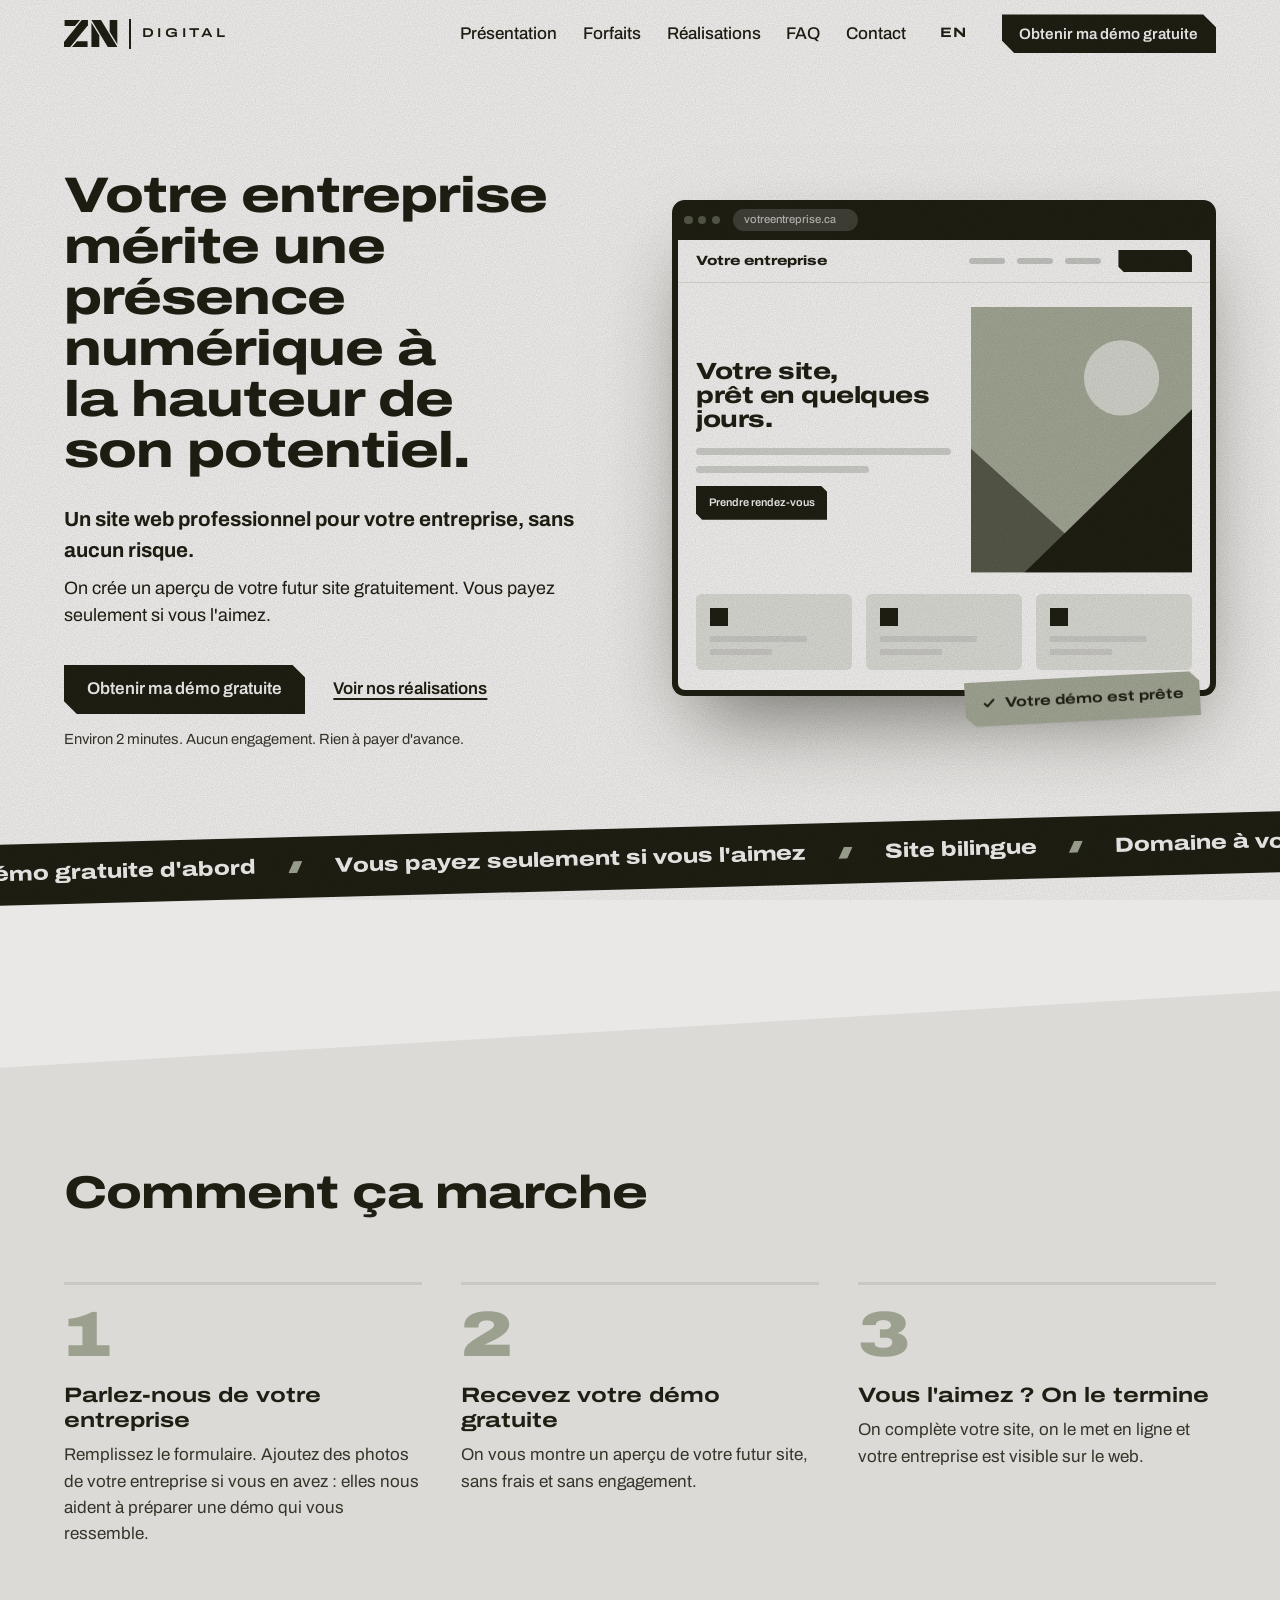
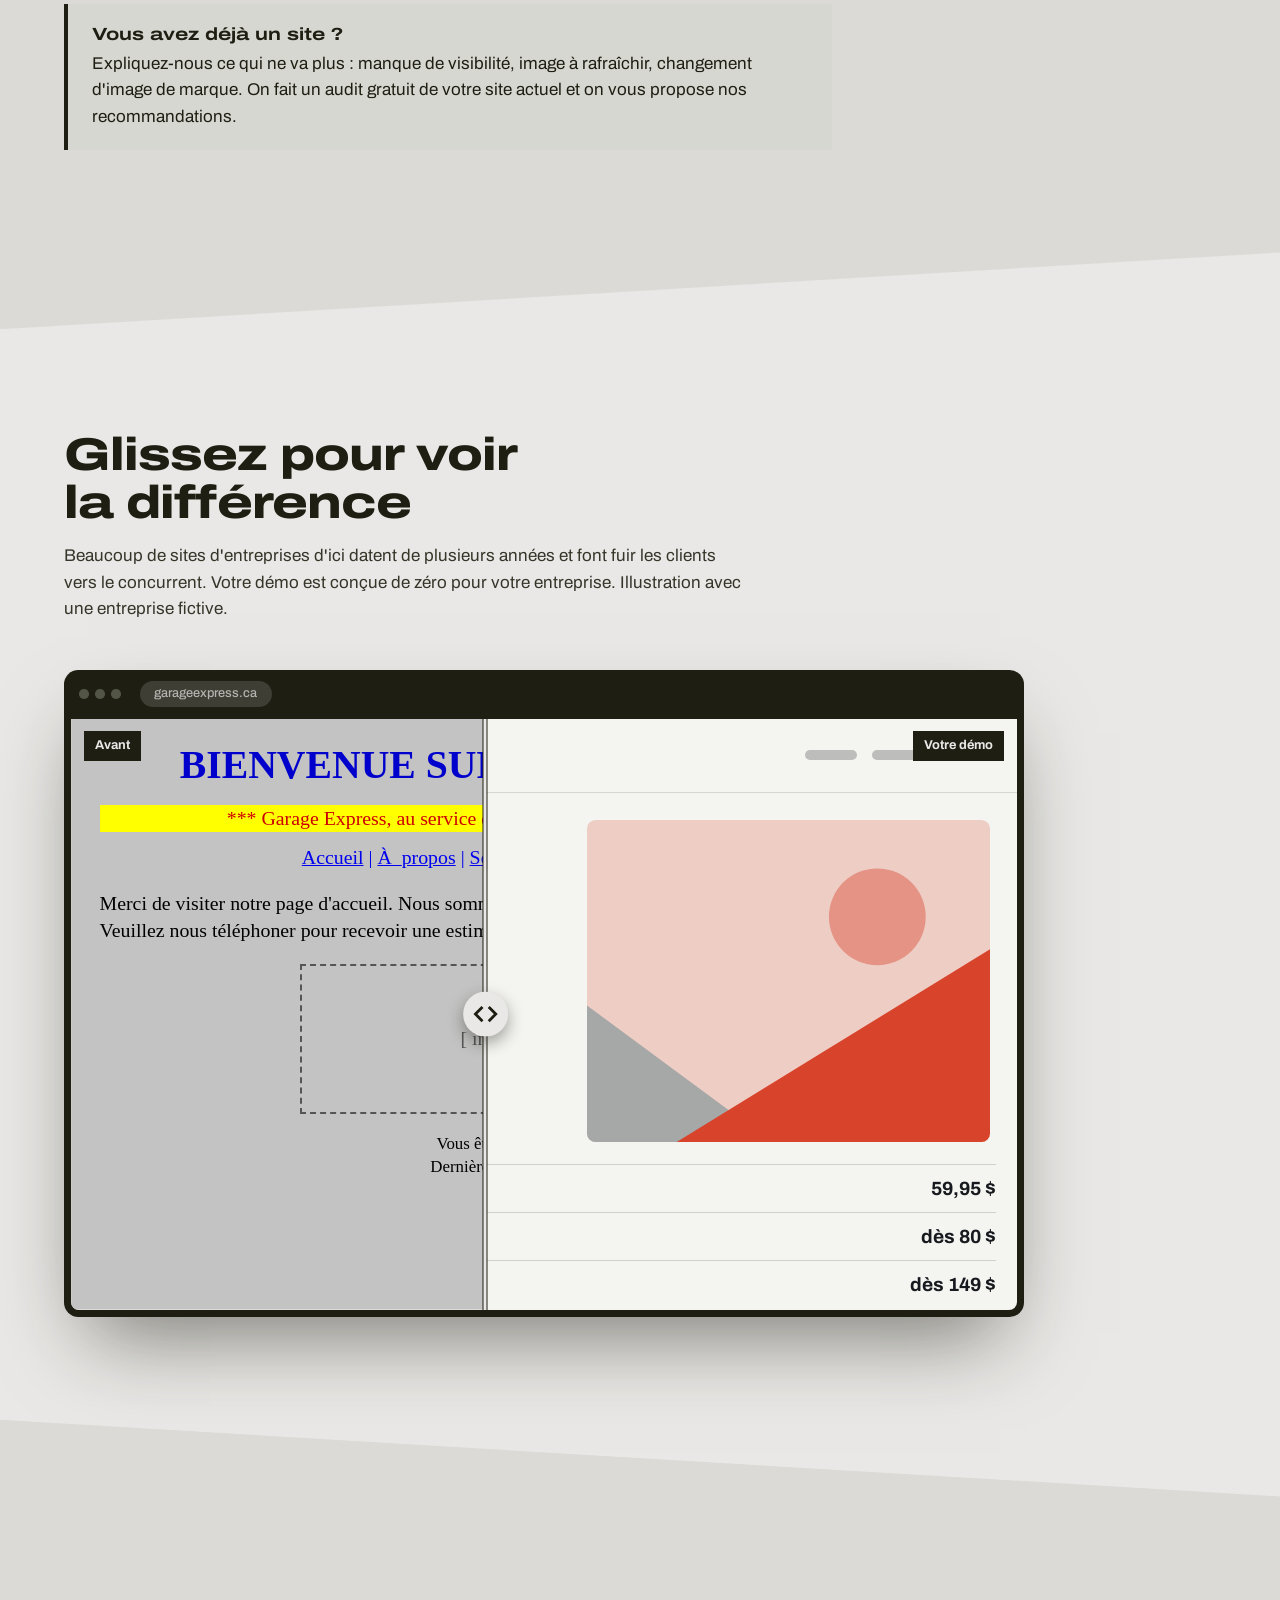
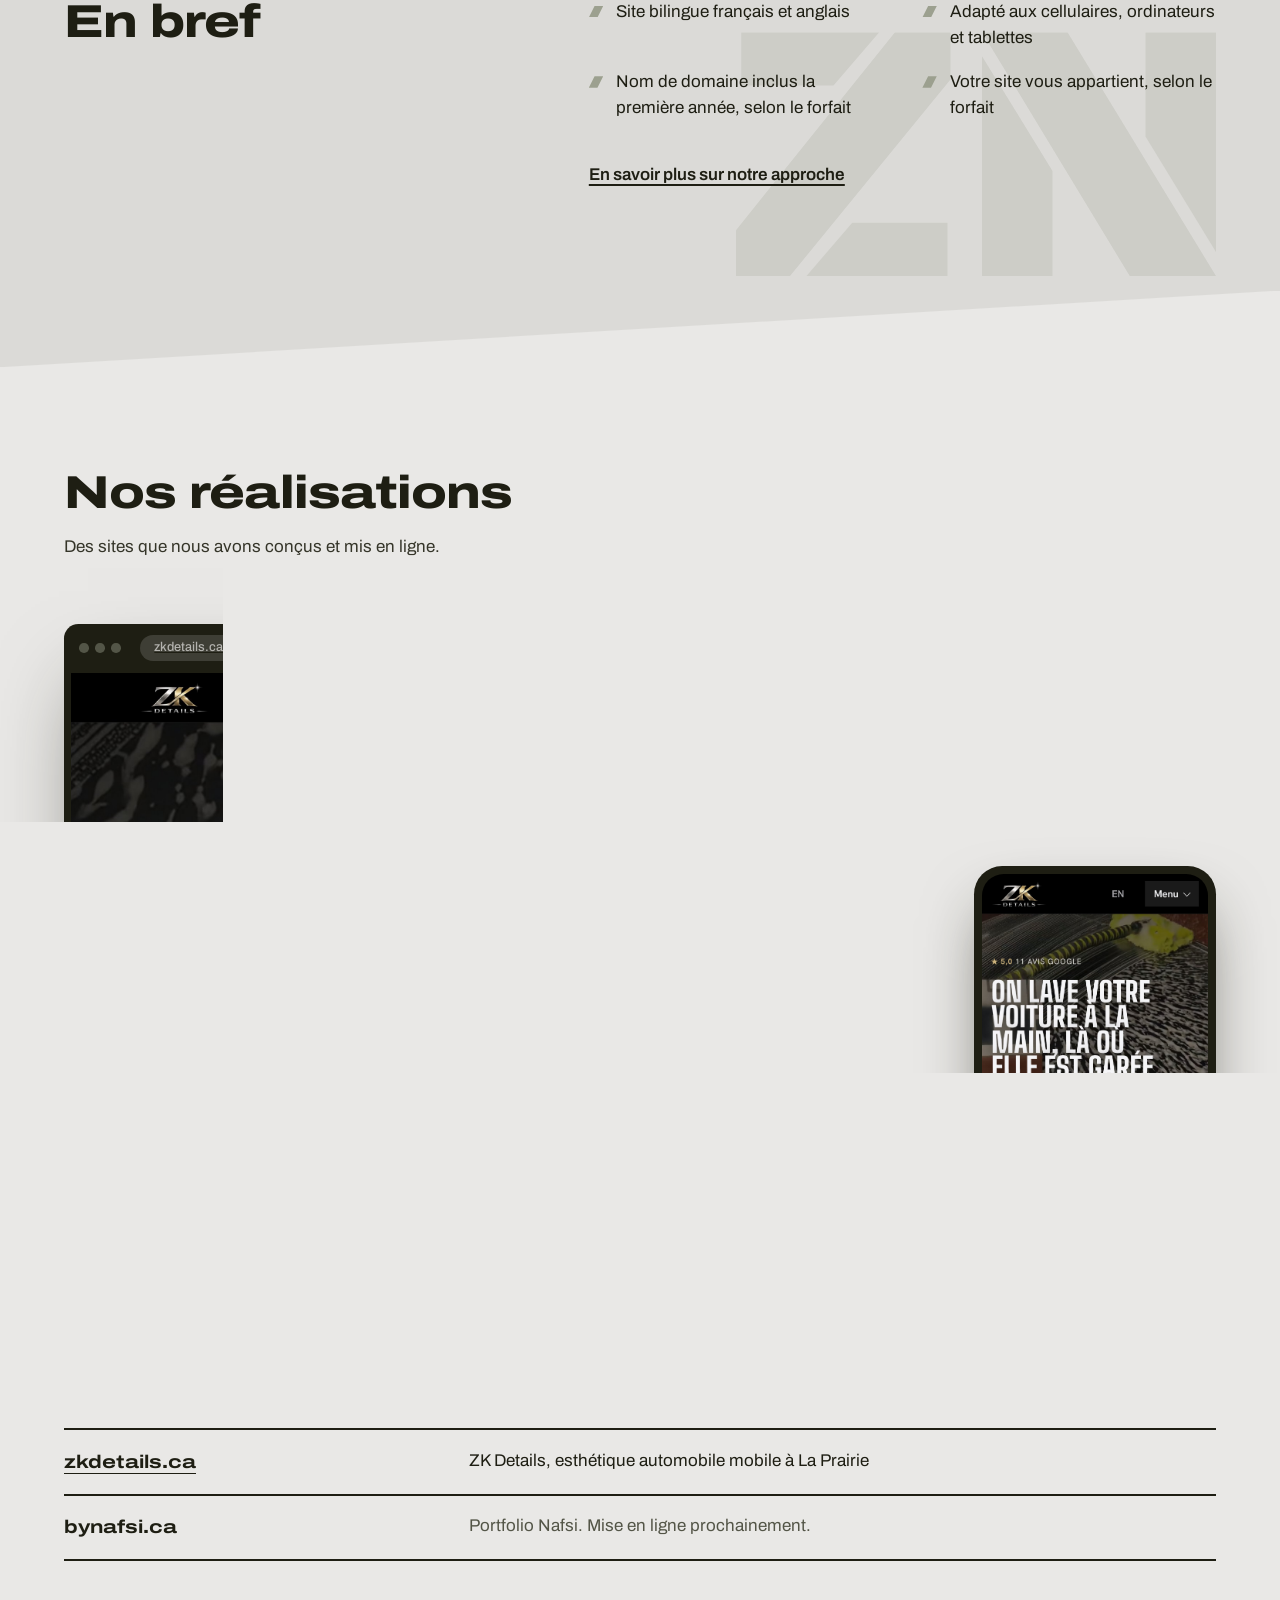
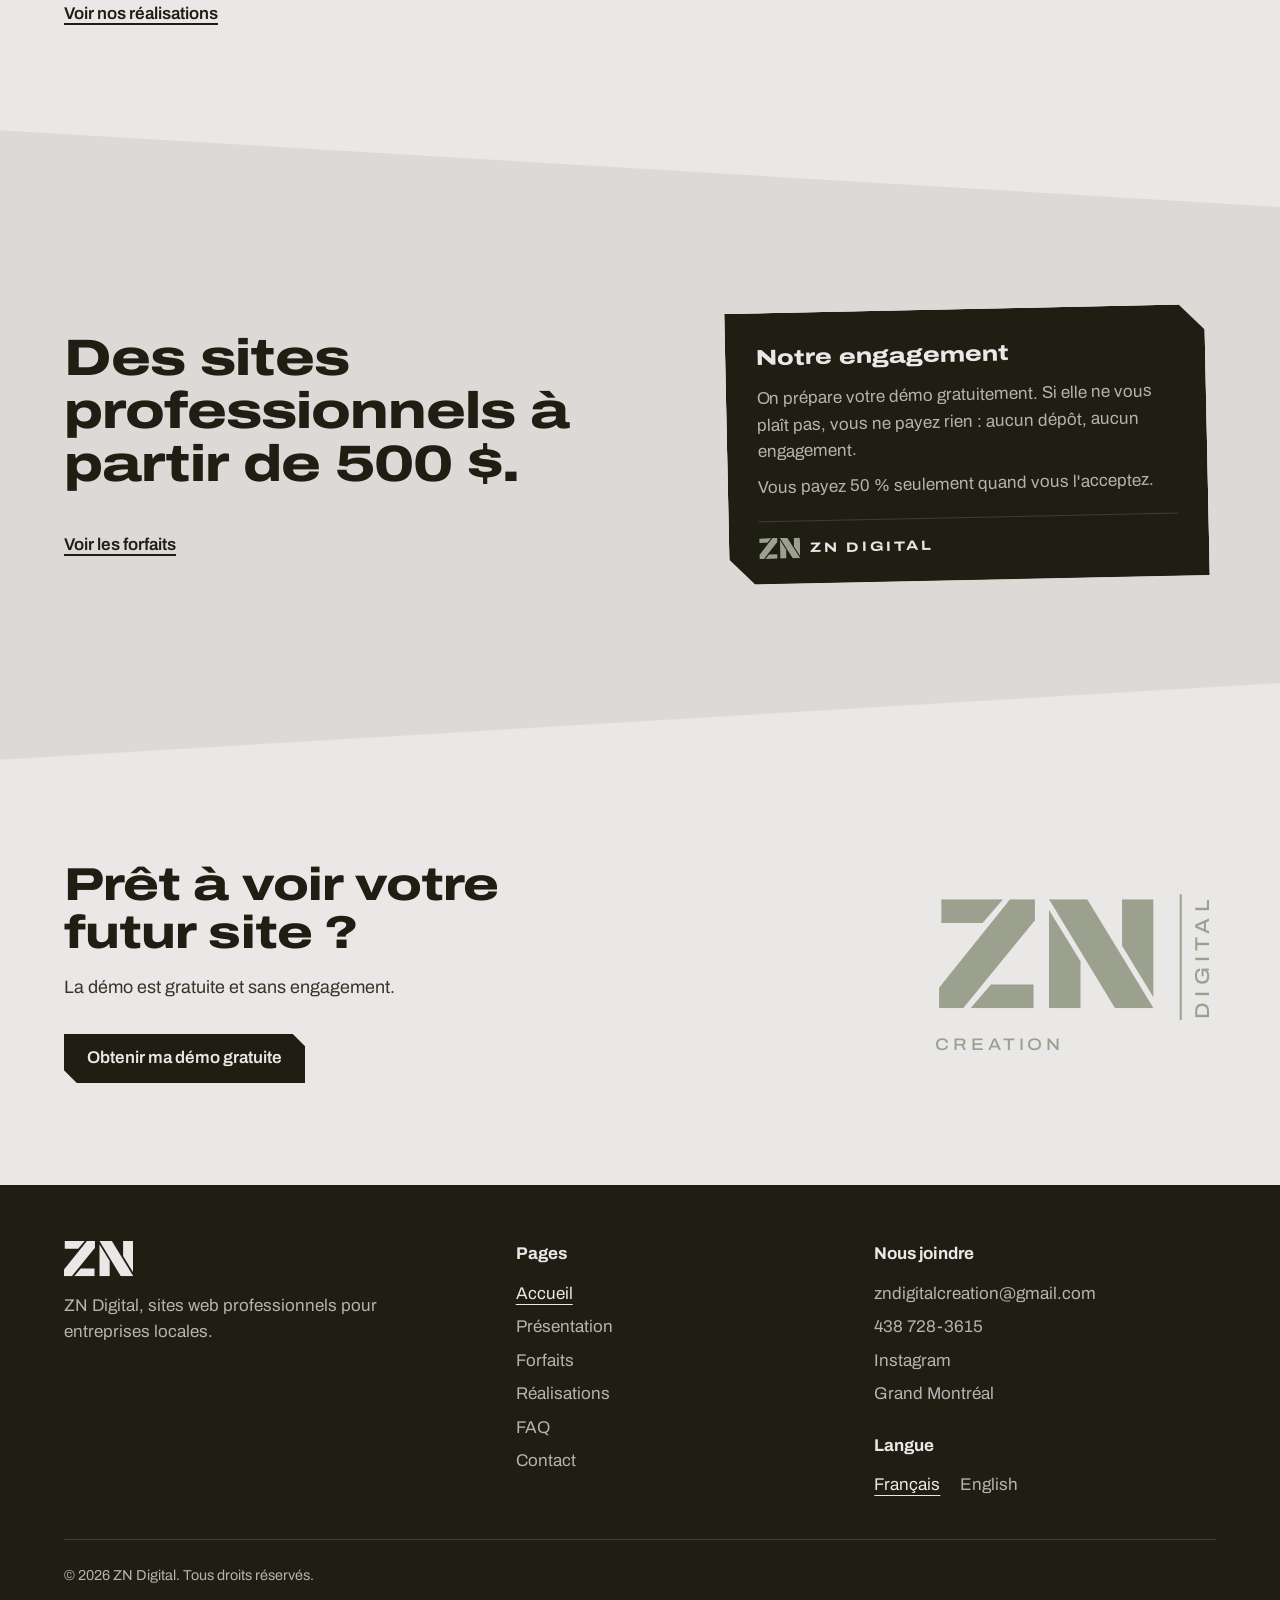
==== index.html @ 9d5d1d51 "Fonds crème au lieu du vert : vert réservé aux accents, pied de page kaki Co-Authored-By: Claude Opu" ====
<!doctype html>
<html lang="fr-CA">
<head>
  <meta charset="utf-8">
  <meta name="viewport" content="width=device-width, initial-scale=1">
  <title>ZN Digital | Création de sites web et marketing à Montréal</title>
  <meta name="description" content="ZN Digital accompagne les PME de Montréal dans la création de sites web, le référencement SEO, le branding et les réseaux sociaux. Demandez une soumission.">
  <link rel="canonical" href="https://aymenzakaria66-bot.github.io/zndigital-site/">
  <link rel="alternate" hreflang="fr-CA" href="https://aymenzakaria66-bot.github.io/zndigital-site/">
  <link rel="alternate" hreflang="en-CA" href="https://aymenzakaria66-bot.github.io/zndigital-site/en/">
  <link rel="alternate" hreflang="x-default" href="https://aymenzakaria66-bot.github.io/zndigital-site/">
  <meta property="og:title" content="ZN Digital | Création de sites web et marketing à Montréal">
  <meta property="og:description" content="ZN Digital accompagne les PME de Montréal dans la création de sites web, le référencement SEO, le branding et les réseaux sociaux. Demandez une soumission.">
  <meta property="og:type" content="website">
  <meta property="og:locale" content="fr_CA">
  <meta name="theme-color" content="#E9E8E6">
  <link rel="icon" type="image/svg+xml" href="assets/favicon.svg">
  <link rel="preconnect" href="https://fonts.googleapis.com">
  <link rel="preconnect" href="https://fonts.gstatic.com" crossorigin>
  <link href="https://fonts.googleapis.com/css2?family=Archivo:wdth,wght@62..125,100..900&display=swap" rel="stylesheet">
  <link rel="stylesheet" href="styles.css">
  <script>document.documentElement.classList.add("js");</script>
  <script type="application/ld+json">
  {
    "@context": "https://schema.org",
    "@type": "ProfessionalService",
    "name": "ZN Digital",
    "description": "Création de sites web professionnels pour les entreprises du Grand Montréal.",
    "email": "zndigitalcreation@gmail.com",
    "telephone": "+1-438-728-3615",
    "areaServed": "Grand Montréal",
    "sameAs": ["https://www.instagram.com/zndigitalcreation/"]
  }
  </script>
</head>
<body>
  <a class="skip" href="#contenu">Aller au contenu</a>

  <svg width="0" height="0" class="defs" aria-hidden="true">
    <symbol id="zn" viewBox="0 0 640 325">
      <polygon points="7,0 191,0 130,71 7,71"/>
      <polygon points="212,0 286,0 286,63 72,325 0,325 0,264"/>
      <polygon points="155,254 282,254 282,325 94,325"/>
      <polygon points="328,32 422,185 422,325 328,325"/>
      <polygon points="328,0 442,0 640,325 525,325"/>
      <polygon points="546,0 640,0 640,293 546,139"/>
    </symbol>
  </svg>

  <header class="entete">
    <a class="marque" href="index.html" aria-label="ZN Digital, accueil">
      <svg class="marque-zn" viewBox="0 0 640 325" aria-hidden="true"><use href="#zn"/></svg>
      <span class="marque-trait" aria-hidden="true"></span>
      <span class="marque-nom">Digital</span>
    </a>
    <nav class="nav" id="nav" aria-label="Navigation principale">
      <a href="presentation.html">Présentation</a>
      <a href="forfaits.html">Forfaits</a>
      <a href="portfolio.html">Réalisations</a>
      <a href="faq.html">FAQ</a>
      <a href="contact.html">Contact</a>
      <a class="bouton bouton-encre nav-cta" href="contact.html">Obtenir ma démo gratuite</a>
    </nav>
    <a class="langue" href="en/index.html" hreflang="en" lang="en" aria-label="English version">EN</a>
    <a class="bouton bouton-encre entete-cta" href="contact.html">Obtenir ma démo gratuite</a>
    <button class="menu-bouton" type="button" aria-expanded="false" aria-controls="nav">
      Menu
      <svg viewBox="0 0 16 16" aria-hidden="true"><path d="M7 0h2v7h7v2H9v7H7V9H0V7h7z"/></svg>
    </button>
  </header>

  <main id="contenu">

    <section class="bloc bloc-sauge hero">
      <div class="contenant">
        <div>
          <h1>Votre entreprise mérite une présence numérique à la hauteur de son potentiel.</h1>
          <p class="accroche">Un site web professionnel pour votre entreprise, sans aucun risque.</p>
          <p class="chapo">On crée un aperçu de votre futur site gratuitement. Vous payez seulement si vous l'aimez.</p>
          <div class="actions">
            <a class="bouton bouton-encre" href="contact.html">Obtenir ma démo gratuite</a>
            <a class="lien" href="portfolio.html">Voir nos réalisations</a>
          </div>
          <p class="rassurance">Environ 2 minutes. Aucun engagement. Rien à payer d'avance.</p>
        </div>
        <div class="chantier" role="img" aria-label="Animation : un site web se construit dans une fenêtre de navigateur.">
          <div class="ch-fenetre">
            <div class="ch-barre"><span></span><span></span><span></span><b class="ch-url"><span style="--n:18">votreentreprise.ca</span></b></div>
            <div class="ch-site">
              <div class="ch-nav">
                <span class="ch-logo">Votre entreprise</span>
                <span class="ch-liens"><span></span><span></span><span></span></span>
                <span class="ch-nav-btn"></span>
              </div>
              <div class="ch-hero">
                <div>
                  <p class="ch-titre"><span>Votre site,</span><span>prêt en quelques jours.</span></p>
                  <span class="ch-ligne"></span>
                  <span class="ch-ligne courte"></span>
                  <span class="ch-btn">Prendre rendez-vous</span>
                </div>
                <svg class="ch-image" viewBox="0 0 100 120" preserveAspectRatio="xMidYMid slice">
                  <rect width="100" height="120" style="fill:var(--sauge)"/>
                  <circle cx="68" cy="32" r="17" style="fill:var(--os);opacity:.6"/>
                  <polygon points="0,120 0,64 62,120" style="fill:var(--encre-mi)"/>
                  <polygon points="24,120 100,46 100,120" style="fill:var(--encre)"/>
                </svg>
              </div>
              <div class="ch-cartes"><span></span><span></span><span></span></div>
            </div>
          </div>
          <p class="ch-badge"><svg viewBox="0 0 16 16"><path d="M6.2 11.6 2.4 7.8l1.4-1.4 2.4 2.4 6-6 1.4 1.4z"/></svg>Votre démo est prête</p>
        </div>
      </div>
      <div class="bandeau" aria-hidden="true"><div class="bandeau-piste"><span>Démo gratuite d'abord</span><span>Vous payez seulement si vous l'aimez</span><span>Site bilingue</span><span>Domaine à votre nom</span><span>Une vraie personne répond</span><span>Rive-Sud et Grand Montréal</span><span>Démo gratuite d'abord</span><span>Vous payez seulement si vous l'aimez</span><span>Site bilingue</span><span>Domaine à votre nom</span><span>Une vraie personne répond</span><span>Rive-Sud et Grand Montréal</span></div></div>
      <p class="sr-only">Démo gratuite d'abord. Vous payez seulement si vous l'aimez. Site bilingue. Domaine à votre nom. Une vraie personne répond. Rive-Sud et Grand Montréal.</p>
    </section>

    <section class="bloc bloc-os">
      <div class="contenant">
        <h2>Comment ça marche</h2>
        <ol class="etapes">
          <li>
            <h3>Parlez-nous de votre entreprise</h3>
            <p>Remplissez le formulaire. Ajoutez des photos de votre entreprise si vous en avez : elles nous aident à préparer une démo qui vous ressemble.</p>
          </li>
          <li>
            <h3>Recevez votre démo gratuite</h3>
            <p>On vous montre un aperçu de votre futur site, sans frais et sans engagement.</p>
          </li>
          <li>
            <h3>Vous l'aimez&nbsp;? On le termine</h3>
            <p>On complète votre site, on le met en ligne et votre entreprise est visible sur le web.</p>
          </li>
        </ol>
        <div class="note">
          <h3>Vous avez déjà un site&nbsp;?</h3>
          <p>Expliquez-nous ce qui ne va plus : manque de visibilité, image à rafraîchir, changement d'image de marque. On fait un audit gratuit de votre site actuel et on vous propose nos recommandations.</p>
        </div>
      </div>
    </section>


    <section class="bloc bloc-sauge">
      <div class="contenant">
        <h2>Glissez pour voir la différence</h2>
        <p class="intro">Beaucoup de sites d'entreprises d'ici datent de plusieurs années et font fuir les clients vers le concurrent. Votre démo est conçue de zéro pour votre entreprise. Illustration avec une entreprise fictive.</p>
        <div class="comparateur" style="--pos: 50%">
          <div class="cmp-barre" aria-hidden="true"><span></span><span></span><span></span><b class="cmp-url-avant">garageexpress.ca/accueil.htm</b><b class="cmp-url-apres">garageexpress.ca</b></div>
          <div class="cmp-cadre">
            <div class="cmp-apres" aria-hidden="true">
              <div class="mq" style="--m-fond:#F4F4F1;--m-texte:#16191D;--m-accent:#D7432B" data-police="large">
                <div class="mq-site">
                  <div class="mq-nav"><span class="mq-nom">Garage Express</span><span class="mq-liens"><span></span><span></span><span></span></span></div>
                  <div class="mq-hero">
                    <div>
                      <p class="mq-titre">Votre auto entre bonnes mains.</p>
                      <span class="mq-btn">Prendre rendez-vous</span>
                    </div>
                    <svg class="mq-image" viewBox="0 0 100 80" preserveAspectRatio="xMidYMid slice">
                      <rect width="100" height="80" style="fill:color-mix(in srgb, var(--m-accent) 22%, var(--m-fond))"/>
                      <circle cx="72" cy="24" r="12" style="fill:color-mix(in srgb, var(--m-accent) 55%, var(--m-fond))"/>
                      <polygon points="0,80 0,46 46,80" style="fill:color-mix(in srgb, var(--m-texte) 35%, var(--m-fond))"/>
                      <polygon points="22,80 100,32 100,80" style="fill:var(--m-accent)"/>
                    </svg>
                  </div>
                  <div class="mq-detail"><ul class="mq-services"><li><span>Changement d'huile</span><b>59,95&nbsp;$</b></li><li><span>Pneus d'hiver</span><b>dès 80&nbsp;$</b></li><li><span>Freins</span><b>dès 149&nbsp;$</b></li></ul></div>
                </div>
              </div>
            </div>
            <div class="cmp-avant" aria-hidden="true">
              <p class="va-titre">BIENVENUE SUR NOTRE SITE WEB !!!</p>
              <p class="va-defile">*** Garage Express, au service de la Rive-Sud, appelez-nous aujourd'hui !! ***</p>
              <p class="va-menu"><u>Accueil</u> | <u>À_propos</u> | <u>Services.htm</u> | <u>Photos (brisé)</u> | <u>Contact!!</u></p>
              <p class="va-texte">Merci de visiter notre page d'accueil. Nous sommes une entreprise qui fait du travail de qualité à un prix juste. Veuillez nous téléphoner pour recevoir une estimation.</p>
              <p class="va-image">[ image introuvable ]</p>
              <p class="va-compteur">Vous êtes le visiteur no 004 182<br>Dernière mise à jour : 03/11/2012</p>
            </div>
            <span class="cmp-etiquette avant">Avant</span>
            <span class="cmp-etiquette apres">Votre démo</span>
            <span class="cmp-poignee" aria-hidden="true"></span>
            <input class="cmp-curseur" type="range" min="0" max="100" value="50" aria-label="Comparer l'ancien site et la démo">
          </div>
        </div>
      </div>
    </section>

    <section class="bloc bloc-os inverse">
      <svg class="fragment" viewBox="0 0 640 325" aria-hidden="true"><use href="#zn"/></svg>
      <div class="contenant deux">
        <h2>En bref</h2>
        <div>
          <ul class="puces">
            <li>Site bilingue français et anglais</li>
            <li>Adapté aux cellulaires, ordinateurs et tablettes</li>
            <li>Nom de domaine inclus la première année, selon le forfait</li>
            <li>Votre site vous appartient, selon le forfait</li>
          </ul>
          <p class="suite"><a class="lien" href="presentation.html">En savoir plus sur notre approche</a></p>
        </div>
      </div>
    </section>

    <section class="bloc bloc-sauge">
      <div class="contenant">
        <h2>Nos réalisations</h2>
        <p class="intro">Des sites que nous avons conçus et mis en ligne.</p>
        <a class="vitrine" href="https://zkdetails.ca" target="_blank" rel="noopener" aria-label="Voir le site zkdetails.ca (nouvel onglet)">
          <div class="ecran">
            <div class="ecran-barre" aria-hidden="true"><span></span><span></span><span></span><b>zkdetails.ca</b></div>
            <div class="ecran-vue">
              <div class="ecran-page">
                <img src="assets/zkdetails-ordi.jpg" alt="Le site ZK Details sur ordinateur" width="2880" height="1800" loading="lazy">
                <img src="assets/zkdetails-suite-1.jpg" alt="" width="2160" height="1350" loading="lazy">
                <img src="assets/zkdetails-suite-2.jpg" alt="" width="2160" height="1350" loading="lazy">
                <img src="assets/zkdetails-suite-3.jpg" alt="" width="2160" height="1350" loading="lazy">
                <img src="assets/zkdetails-suite-4.jpg" alt="" width="2160" height="1350" loading="lazy">
              </div>
            </div>
          </div>
          <div class="telephone">
            <img src="assets/zkdetails-mobile.jpg" alt="Le même site sur cellulaire" width="1170" height="2532" loading="lazy">
          </div>
        </a>
        <ul class="projets">
          <li><a class="domaine" href="https://zkdetails.ca" target="_blank" rel="noopener">zkdetails.ca</a><span>ZK Details, esthétique automobile mobile à La Prairie</span></li>
          <li><span class="domaine">bynafsi.ca</span><span class="attente">Portfolio Nafsi. Mise en ligne prochainement.</span></li>
        </ul>
        <p class="suite"><a class="lien" href="portfolio.html">Voir nos réalisations</a></p>
      </div>
    </section>

    <section class="bloc bloc-os inverse prix">
      <div class="contenant">
        <div>
          <h2>Des sites professionnels à partir de 500&nbsp;$.</h2>
          <p class="suite"><a class="lien" href="forfaits.html">Voir les forfaits</a></p>
        </div>
        <div class="engagement">
          <p class="engagement-titre">Notre engagement</p>
          <p>On prépare votre démo gratuitement. Si elle ne vous plaît pas, vous ne payez rien : aucun dépôt, aucun engagement.</p>
          <p>Vous payez 50&nbsp;% seulement quand vous l'acceptez.</p>
          <p class="engagement-signature"><svg viewBox="0 0 640 325" aria-hidden="true"><use href="#zn"/></svg>ZN Digital</p>
        </div>
      </div>
    </section>

    <section class="bloc bloc-sauge appel">
      <svg class="fragment gauche" viewBox="0 0 640 325" aria-hidden="true"><use href="#zn"/></svg>
      <div class="contenant">
        <svg class="embleme logo-complet sur-encre" viewBox="-15 -20 840 480" aria-hidden="true"><use href="#zn" width="640" height="325"/><rect x="718" y="-15" width="6" height="375"/><text transform="translate(805 357) rotate(-90)" font-size="60" textLength="357" lengthAdjust="spacing">DIGITAL</text><text x="-12" y="451" font-size="50" textLength="374" lengthAdjust="spacing">CREATION</text></svg>
        <h2>Prêt à voir votre futur site&nbsp;?</h2>
        <p>La démo est gratuite et sans engagement.</p>
        <a class="bouton bouton-encre" href="contact.html">Obtenir ma démo gratuite</a>
      </div>
    </section>
  </main>

  <div class="barre-mobile">
    <a class="bouton bouton-os" href="tel:+14387283615">Appeler</a>
    <a class="bouton bouton-encre" href="contact.html">Ma démo gratuite</a>
  </div>

  <footer class="pied">
    <div class="contenant pied-grille">
      <div class="pied-marque">
        <svg viewBox="0 0 640 325" role="img" aria-label="ZN Digital"><use href="#zn"/></svg>
        <p>ZN Digital, sites web professionnels pour entreprises locales.</p>
      </div>
      <nav aria-label="Pied de page">
        <p class="pied-titre">Pages</p>
        <ul>
          <li><a href="index.html" aria-current="page">Accueil</a></li>
          <li><a href="presentation.html">Présentation</a></li>
          <li><a href="forfaits.html">Forfaits</a></li>
          <li><a href="portfolio.html">Réalisations</a></li>
          <li><a href="faq.html">FAQ</a></li>
          <li><a href="contact.html">Contact</a></li>
        </ul>
      </nav>
      <div>
        <p class="pied-titre">Nous joindre</p>
        <ul>
          <li><a href="mailto:zndigitalcreation@gmail.com">zndigitalcreation@gmail.com</a></li>
          <li><a href="tel:+14387283615">438 728-3615</a></li>
          <li><a href="https://www.instagram.com/zndigitalcreation/" target="_blank" rel="noopener">Instagram</a></li>
          <li>Grand Montréal</li>
        </ul>
        <p class="pied-titre pied-langues-titre">Langue</p>
        <p class="pied-langues">
          <a href="index.html" hreflang="fr" lang="fr" aria-current="true">Français</a>
          <a href="en/index.html" hreflang="en" lang="en">English</a>
        </p>
      </div>
      <p class="pied-bas">© <span id="annee">2026</span> ZN Digital. Tous droits réservés.</p>
    </div>
  </footer>

  <script src="script.js"></script>
</body>
</html>
---- styles.css ----
/* ZN Digital : les couleurs exactes des logos.
   Vert (#9CA08F) et crème (#E9E8E6), celles du logo crème sur vert, sont les couleurs principales.
   Le kaki foncé (#1E1E13) est tertiaire : texte, boutons et petits accents.
   Les nuances plus bas sont des mélanges de ces trois couleurs. */
:root {
  --sauge: #9CA08F;
  --encre: #1E1E13;
  --os: #E9E8E6;

  --sauge-fonce: color-mix(in srgb, var(--encre) 10%, var(--sauge));
  --encre-mi: color-mix(in srgb, var(--encre) 58%, var(--sauge));
  --encre-doux: color-mix(in srgb, var(--encre) 82%, var(--sauge));
  --encre-trait: color-mix(in srgb, var(--os) 16%, var(--encre));
  --os-doux: color-mix(in srgb, var(--os) 74%, var(--encre));

  --large: "wdth" 125;
  --marge: clamp(1.25rem, 5vw, 5rem);
  --coupe: clamp(2rem, 6vw, 6rem);      /* hauteur des coupes diagonales */
  --respire: clamp(4rem, 8vw, 7rem);    /* espace vertical des sections */
  --ease: cubic-bezier(.2, .8, .2, 1);
}

*, *::before, *::after { box-sizing: border-box; }

html { scroll-behavior: smooth; scroll-padding-top: 5rem; }

body {
  margin: 0;
  background: var(--sauge);
  color: var(--encre);
  font-family: "Archivo", "Helvetica Neue", Arial, sans-serif;
  font-size: 1.0625rem;
  line-height: 1.55;
  -webkit-font-smoothing: antialiased;
}

h1, h2, h3, p, ul, ol, dl, dd, fieldset { margin: 0; padding: 0; }
ul, ol { list-style: none; }
fieldset { border: 0; min-width: 0; }
a { color: inherit; }
svg { display: block; }
img { max-width: 100%; }
.defs { position: absolute; }

h1, h2 {
  font-variation-settings: var(--large);
  font-weight: 800;
  letter-spacing: -0.02em;
  text-wrap: balance;
}
h1 { font-size: clamp(2.3rem, 4.8vw, 4.4rem); line-height: 1.02; }
h2 { font-size: clamp(1.9rem, 3.6vw, 3.25rem); line-height: 1.04; max-width: 20ch; }
h3 { font-variation-settings: var(--large); font-weight: 700; font-size: 1.3rem; line-height: 1.2; }

.chapo { font-size: clamp(1.1rem, 1.4vw, 1.3rem); line-height: 1.5; max-width: 36em; }

:focus-visible { outline: 3px solid currentColor; outline-offset: 3px; }

.skip {
  position: absolute; left: 1rem; top: -4rem; z-index: 40;
  background: var(--encre); color: var(--os); padding: .6rem 1rem;
}
.skip:focus { top: 1rem; }

.contenant { position: relative; z-index: 1; max-width: 82rem; margin-inline: auto; padding-inline: var(--marge); }

/* ---------- Boutons et liens ---------- */
.bouton {
  display: inline-block;
  font: inherit; font-weight: 600; line-height: 1.2;
  padding: .9rem 1.45rem;
  border: 0; text-decoration: none; cursor: pointer;
  /* coin coupé, comme les lettres du logo ; balayage diagonal au survol */
  clip-path: polygon(0 0, calc(100% - .8rem) 0, 100% .8rem, 100% 100%, .8rem 100%, 0 calc(100% - .8rem));
  background-size: 260% 100%;
  background-position: 100% 0;
  transition: background-position .45s var(--ease);
}
.bouton:hover { background-position: 0 0; }
.bouton:focus-visible { clip-path: none; }
.bouton-encre { color: var(--os); background-image: linear-gradient(115deg, var(--encre-mi) 50%, var(--encre) 50.1%); }
.bouton-os { color: var(--encre); background-image: linear-gradient(115deg, var(--sauge) 50%, var(--os) 50.1%); }

.lien { font-weight: 600; text-underline-offset: .25em; text-decoration-thickness: 2px; }
.lien:hover { text-decoration-thickness: 3px; }

.actions { display: flex; flex-wrap: wrap; align-items: center; gap: 1rem 1.75rem; margin-top: 2.25rem; }

/* ---------- En-tête ---------- */
.entete {
  position: sticky; top: 0; z-index: 20;
  display: flex; align-items: center; gap: 2rem;
  padding: .9rem var(--marge);
  background: var(--sauge);
  transition: box-shadow .25s;
}
.entete.defilee { box-shadow: 0 .7rem 1.6rem -1rem rgba(30, 30, 19, .65); }
.marque { display: flex; align-items: center; gap: .7rem; text-decoration: none; margin-right: auto; }
.marque-zn { height: 1.7rem; width: auto; fill: currentColor; }
.marque-trait { width: 2px; height: 1.9rem; background: currentColor; }
.marque-nom {
  font-variation-settings: var(--large); font-weight: 600;
  font-size: .8rem; letter-spacing: .28em; text-transform: uppercase;
}
.nav { display: flex; align-items: center; gap: 1.6rem; }
.nav a { text-decoration: none; font-weight: 500; }
.nav a:hover, .nav a[aria-current="page"] { text-decoration: underline; text-underline-offset: .3em; text-decoration-thickness: 2px; }
.nav a.nav-cta { display: none; text-decoration: none; }
.entete-cta { padding: .65rem 1.1rem; font-size: .95rem; }
.langue {
  font-variation-settings: var(--large); font-weight: 700; font-size: .85rem; letter-spacing: .08em;
  text-decoration: none; padding: .3rem .15rem; border-bottom: 2px solid transparent;
}
.langue:hover { border-bottom-color: currentColor; }
.menu-bouton {
  display: none; align-items: center; gap: .55rem;
  font: inherit; font-weight: 600; color: var(--encre);
  background: none; border: 2px solid var(--encre); padding: .45rem .9rem; cursor: pointer;
}
.menu-bouton svg { width: 1rem; height: 1rem; fill: currentColor; transition: transform .25s var(--ease); }
.menu-bouton[aria-expanded="true"] svg { transform: rotate(45deg); }

/* ---------- Sections et coupes diagonales ---------- */
.bloc { position: relative; overflow: clip; padding: var(--respire) 0 calc(var(--respire) + var(--coupe)); }
.bloc + .bloc {
  margin-top: calc(var(--coupe) * -1);
  padding-top: calc(var(--respire) + var(--coupe));
  clip-path: polygon(0 var(--coupe), 100% 0, 100% 100%, 0 100%);
}
.bloc + .bloc.inverse { clip-path: polygon(0 0, 100% var(--coupe), 100% 100%, 0 100%); }
main > .bloc:last-child { padding-bottom: var(--respire); }
.bloc-sauge { background: var(--sauge); }
.bloc-os { background: var(--os); }
.bloc-encre { background: var(--encre); color: var(--os); }

.intro { margin-top: 1rem; max-width: 40em; }
.bloc-os .intro { color: var(--encre-doux); }
.bloc-encre .intro { color: var(--os-doux); }

/* Grands fragments du monogramme en fond */
.fragment {
  position: absolute; right: -14%; bottom: -4%; width: min(76rem, 95vw); height: auto;
  pointer-events: none;
  transform: translateY(var(--par, 0px)) rotate(-7deg);
}
.fragment.gauche { right: auto; left: -18%; bottom: auto; top: 14%; transform: translateY(var(--par, 0px)) rotate(6deg); }
.bloc-sauge .fragment { fill: var(--sauge-fonce); }
.bloc-encre .fragment { fill: color-mix(in srgb, var(--os) 5%, var(--encre)); }

/* ---------- Haut de page : accueil ---------- */
.hero .contenant {
  display: grid; grid-template-columns: minmax(0, 1fr) minmax(0, 1fr);
  align-items: center; gap: clamp(2rem, 5vw, 5rem); max-width: 90rem;
}
.hero h1 { max-width: 18ch; font-size: clamp(2.2rem, 3.9vw, 3.7rem); }
.accroche { margin-top: 1.75rem; font-weight: 700; font-size: clamp(1.15rem, 1.6vw, 1.4rem); max-width: 30em; }
.hero .chapo { margin-top: .5rem; }
/* Démo qui se construit dans une fenêtre de navigateur (une seule fois, au chargement) */
.chantier { position: relative; container-type: inline-size; padding-bottom: 1.6rem; }
.ch-fenetre {
  font-size: 2.6cqi;
  background: var(--encre); border-radius: .9em; padding: 0 .4em .4em;
  box-shadow: 0 2.5rem 5rem -1.5rem rgba(30, 30, 19, .6);
  animation: ch-entree .6s var(--ease) .1s both;
}
.ch-barre { display: flex; align-items: center; gap: .38em; padding: .65em .45em; }
.ch-barre > span { width: .6em; height: .6em; border-radius: 50%; background: var(--encre-mi); }
.ch-url {
  margin-left: .7em; padding: .2em .9em; border-radius: 1em; min-width: 11em;
  background: var(--encre-trait); color: var(--os-doux); font-weight: 500; font-size: .8em;
}
.ch-url span { display: inline-block; animation: ch-taper .7s steps(var(--n)) .55s both; }
.ch-site { background: var(--os); border-radius: 0 0 .5em .5em; overflow: hidden; color: var(--encre); }

.ch-nav {
  display: flex; align-items: center; gap: 1.2em; height: 3em; padding: 0 1.3em;
  border-bottom: 1px solid color-mix(in srgb, var(--encre) 12%, var(--os));
  animation: ch-descendre .5s var(--ease) 1.2s both;
}
.ch-logo { font-variation-settings: var(--large); font-weight: 800; font-size: .95em; margin-right: auto; }
.ch-liens { display: flex; gap: .8em; }
.ch-liens span { width: 2.6em; height: .42em; border-radius: .3em; background: color-mix(in srgb, var(--encre) 22%, var(--os)); }
.ch-nav-btn {
  width: 5.2em; height: 1.6em; background: var(--encre);
  clip-path: polygon(0 0, calc(100% - .4em) 0, 100% .4em, 100% 100%, .4em 100%, 0 calc(100% - .4em));
}

.ch-hero { display: grid; grid-template-columns: minmax(0, 1.15fr) minmax(0, 1fr); gap: 1.4em; padding: 1.7em 1.3em 1.5em; align-items: center; }
.ch-titre { font-variation-settings: var(--large); font-weight: 800; font-size: 1.65em; line-height: 1.04; letter-spacing: -.02em; }
.ch-titre span { display: block; animation: ch-coupe .8s var(--ease) both; }
.ch-titre span:first-child { animation-delay: 1.65s; }
.ch-titre span:last-child { animation-delay: 1.8s; }
.ch-ligne {
  display: block; height: .5em; margin-top: .75em; border-radius: .3em;
  background: color-mix(in srgb, var(--encre) 18%, var(--os));
  transform-origin: left; animation: ch-etirer .5s var(--ease) 2.1s both;
}
.ch-ligne:first-of-type { margin-top: 1.1em; }
.ch-ligne.courte { width: 68%; animation-delay: 2.2s; }
.ch-btn {
  display: inline-block; margin-top: 1.2em; padding: .75em 1.15em;
  background: var(--encre); color: var(--os); font-size: .78em; font-weight: 600;
  clip-path: polygon(0 0, calc(100% - .55em) 0, 100% .55em, 100% 100%, .55em 100% , 0 calc(100% - .55em));
  animation: ch-surgir .45s cubic-bezier(.3, 1.6, .5, 1) 2.45s both;
}
.ch-image { display: block; width: 100%; height: auto; aspect-ratio: 5 / 6; animation: ch-balayer .9s var(--ease) 1.4s both; }

.ch-cartes { display: grid; grid-template-columns: repeat(3, minmax(0, 1fr)); gap: 1em; padding: 0 1.3em 1.4em; }
.ch-cartes span {
  height: 5.4em; border-radius: .4em;
  background:
    linear-gradient(var(--encre) 0 0) 1em 1em / 1.3em 1.3em no-repeat,
    linear-gradient(color-mix(in srgb, var(--encre) 20%, var(--os)) 0 0) 1em 3em / 62% .45em no-repeat,
    linear-gradient(color-mix(in srgb, var(--encre) 20%, var(--os)) 0 0) 1em 3.9em / 40% .45em no-repeat,
    color-mix(in srgb, var(--sauge) 30%, var(--os));
  animation: ch-monter .5s var(--ease) both;
}
.ch-cartes span:nth-child(1) { animation-delay: 2.65s; }
.ch-cartes span:nth-child(2) { animation-delay: 2.77s; }
.ch-cartes span:nth-child(3) { animation-delay: 2.89s; }

.ch-badge {
  position: absolute; right: 1rem; bottom: 0;
  display: flex; align-items: center; gap: .55em;
  padding: .8em 1.15em; background: var(--os); color: var(--encre);
  font-variation-settings: var(--large); font-weight: 700; font-size: clamp(.85rem, 1.1vw, 1rem);
  clip-path: polygon(0 0, calc(100% - .7em) 0, 100% .7em, 100% 100%, .7em 100%, 0 calc(100% - .7em));
  filter: drop-shadow(0 .8rem 1.2rem rgba(30, 30, 19, .35));
  transform: rotate(-3deg);
  animation: ch-tampon .5s cubic-bezier(.3, 1.5, .5, 1) 3.3s both;
}
.ch-badge svg { width: 1.15em; height: 1.15em; fill: var(--encre); }
/* L'animation attend que la fenêtre soit visible (utile sur téléphone, où elle est sous le texte) */
.js .chantier:not(.joue) .ch-fenetre,
.js .chantier:not(.joue) .ch-fenetre *,
.js .chantier:not(.joue) .ch-badge { animation-play-state: paused; }

@keyframes ch-entree  { from { opacity: 0; transform: translateY(1.5rem) scale(.97); } }
@keyframes ch-taper   { from { clip-path: inset(0 100% 0 0); } to { clip-path: inset(0 0 0 0); } }
@keyframes ch-descendre { from { opacity: 0; transform: translateY(-100%); } }
@keyframes ch-coupe   { from { clip-path: polygon(0 -10%, 0 -10%, -15% 115%, 0 115%); } to { clip-path: polygon(0 -10%, 115% -10%, 100% 115%, 0 115%); } }
@keyframes ch-etirer  { from { transform: scaleX(0); } }
@keyframes ch-surgir  { from { opacity: 0; transform: scale(.6); } }
@keyframes ch-balayer { from { clip-path: polygon(0 0, 0 0, 0 100%, 0 100%); } to { clip-path: polygon(0 0, 130% 0, 100% 100%, 0 100%); } }
@keyframes ch-monter  { from { opacity: 0; transform: translateY(1em); } }
@keyframes ch-tampon  { from { opacity: 0; transform: rotate(-3deg) scale(1.5); } }

/* ---------- Haut de page : pages intérieures ---------- */
.tete { padding-top: clamp(3rem, 7vw, 6rem); }
.tete h1 { max-width: 18ch; }
.tete .chapo { margin-top: 1.5rem; }
.tete .fragment { width: min(46rem, 72vw); right: -8%; top: 8%; bottom: auto; }

/* ---------- Mises en page communes ---------- */
.deux {
  display: grid; grid-template-columns: minmax(0, 1fr) minmax(0, 1.4fr);
  gap: 2rem clamp(2rem, 6vw, 6rem); align-items: start;
}
.texte p { max-width: 36em; }
.texte p + p { margin-top: 1rem; }
.texte h3 + p { margin-top: .7rem; }
.texte h3 { font-size: clamp(1.35rem, 2.2vw, 1.8rem); font-weight: 800; }

/* Liste à puces en forme de coupe */
.puces { display: grid; grid-template-columns: repeat(2, minmax(0, 1fr)); gap: 1.1rem 2.5rem; }
.puces li { position: relative; padding-left: 1.7rem; }
.puces li::before {
  content: ""; position: absolute; left: 0; top: .42em;
  width: .9rem; height: .72rem; background: currentColor;
  clip-path: polygon(40% 0, 100% 0, 60% 100%, 0 100%);
}
.bloc-encre .puces li::before { background: var(--sauge); }
.puces.une { grid-template-columns: 1fr; }

/* Étapes : la ligne se trace et les chiffres se remplissent au défilement */
.etapes {
  counter-reset: etape;
  display: grid; grid-template-columns: repeat(3, minmax(0, 1fr));
  gap: 2.5rem clamp(1.5rem, 3vw, 3rem);
  margin-top: clamp(2.5rem, 5vw, 4rem);
}
.etapes li {
  --f: 1;
  counter-increment: etape; position: relative;
  padding-top: 1.1rem; border-top: 3px solid color-mix(in srgb, var(--encre) 16%, var(--os));
}
.js .etapes li { --f: 0; }
.etapes li::after {
  content: ""; position: absolute; left: 0; top: -3px; width: 100%; height: 3px;
  background: var(--encre); transform: scaleX(var(--f)); transform-origin: left;
}
.etapes li::before {
  content: counter(etape); display: block;
  font-variation-settings: var(--large); font-weight: 900;
  font-size: clamp(3rem, 5vw, 4.5rem); line-height: 1; margin-bottom: 1rem;
  color: color-mix(in srgb, var(--encre) calc(var(--f) * 100%), var(--sauge));
}
.etapes p { margin-top: .6rem; color: var(--encre-doux); max-width: 26em; }

.note {
  margin-top: clamp(2.5rem, 5vw, 3.5rem); max-width: 48rem;
  padding: 1.25rem 1.5rem; border-left: 4px solid var(--encre);
  background: color-mix(in srgb, var(--sauge) 24%, var(--os));
}
.note h3 { font-size: 1.1rem; }
.note p { margin-top: .4rem; }

.suite { margin-top: 2.5rem; }

/* ---------- Réalisations : le site du client dans une fenêtre et un téléphone ---------- */
.vitrine {
  display: block; position: relative; perspective: 1600px;
  margin-top: clamp(2.5rem, 5vw, 4rem);
  padding: 0 clamp(1.5rem, 9%, 7rem) clamp(1.5rem, 4%, 3rem) 0;
}
.vitrine img { display: block; width: 100%; height: auto; }
.ecran {
  background: var(--encre); border-radius: .9rem; padding: 0 .45rem .45rem;
  box-shadow: 0 2.5rem 5rem -1.5rem rgba(30, 30, 19, .55);
  transform: rotateX(calc(var(--rx, 0) * 1deg)) rotateY(calc(var(--ry, 0) * 1deg));
  transition: transform .35s var(--ease);
}
.ecran-barre { display: flex; align-items: center; gap: .4rem; padding: .7rem .5rem; }
.ecran-barre span { width: .6rem; height: .6rem; border-radius: 50%; background: var(--encre-mi); }
.ecran-barre b {
  margin-left: .8rem; padding: .2rem .9rem; border-radius: 1rem;
  background: var(--encre-trait); color: var(--os-doux); font-weight: 500; font-size: .8rem;
}
.ecran-vue { aspect-ratio: 16 / 10; overflow: hidden; border-radius: 0 0 .5rem .5rem; }
.ecran-page { transition: transform 1.2s cubic-bezier(.3, 0, .2, 1); }
.vitrine.defile .ecran-page { transform: translateY(-80%); transition: transform 14s linear; }
.telephone {
  position: absolute; right: 0; bottom: 0; width: 21%;
  background: var(--encre); border-radius: clamp(.8rem, 2.2vw, 2rem); padding: clamp(.25rem, .6vw, .5rem);
  box-shadow: 0 2rem 4rem -1rem rgba(30, 30, 19, .65);
  transform: translate(calc(var(--ry, 0) * -3px), calc(var(--rx, 0) * 3px));
  transition: transform .35s var(--ease);
}
.telephone img { border-radius: clamp(.6rem, 1.7vw, 1.55rem); }

.fiche {
  display: grid; grid-template-columns: minmax(0, 1.2fr) minmax(0, 1fr);
  gap: 2rem clamp(2rem, 6vw, 6rem); align-items: start;
  margin-top: clamp(2.5rem, 5vw, 4rem);
}
.fiche .lieu { margin-top: .35rem; font-weight: 600; color: var(--encre-mi); }
.fiche p + p { margin-top: .9rem; }
.fiche .bouton { margin-top: 1.75rem; }

.projets { margin-top: clamp(2.5rem, 5vw, 3.5rem); border-top: 2px solid var(--encre); }
.projets li {
  display: grid; grid-template-columns: minmax(0, 1fr) minmax(0, 2fr); gap: .3rem 2rem;
  padding: 1.1rem 0; border-bottom: 2px solid var(--encre);
}
.projets .domaine { font-variation-settings: var(--large); font-weight: 700; font-size: 1.15rem; }
.projets a.domaine { text-underline-offset: .25em; }
.projets .attente { color: var(--encre-mi); }

/* ---------- Prix (accueil) ---------- */
.prix .contenant { display: grid; grid-template-columns: minmax(0, 1.2fr) minmax(0, 1fr); align-items: center; gap: 2.5rem clamp(2rem, 6vw, 6rem); }
.prix h2 { font-size: clamp(2rem, 4vw, 3.6rem); max-width: 15ch; }

/* ---------- Appel à l'action ---------- */
.appel .contenant > p { margin-top: 1rem; font-size: clamp(1.1rem, 1.4vw, 1.3rem); color: var(--os-doux); }
.appel .bouton { margin-top: 2rem; }

/* ---------- Présentation ---------- */
.raisons {
  display: grid; grid-template-columns: repeat(2, minmax(0, 1fr));
  gap: 2.5rem clamp(2rem, 5vw, 5rem); margin-top: clamp(2.5rem, 5vw, 4rem);
}
.raisons li { border-top: 2px solid currentColor; padding-top: 1.1rem; }
.raisons h3 { font-size: clamp(1.3rem, 2vw, 1.6rem); font-weight: 800; }
.raisons p { margin-top: .6rem; max-width: 32em; }

.raisons.trois { grid-template-columns: repeat(3, minmax(0, 1fr)); }
.bloc-encre .raisons p { color: var(--os-doux); }

.secteurs {
  display: grid; grid-template-columns: repeat(3, minmax(0, 1fr));
  gap: 2.25rem clamp(2rem, 4vw, 4rem); margin-top: clamp(2.5rem, 5vw, 3.5rem);
}
.secteurs > li { container-type: inline-size; }
.secteurs > li > h3 { margin-top: 1.4rem; }
.secteurs > li > h3 { font-size: clamp(1.3rem, 2vw, 1.6rem); font-weight: 800; }
.secteurs > li > p { margin-top: .6rem; color: var(--os-doux); max-width: 30em; }
.secteurs > li > .lien { display: inline-block; margin-top: .8rem; }

/* Maquettes de démos (chaque entreprise fictive garde ses propres couleurs) */
.mq {
  font-size: 3.3cqi;
  background: color-mix(in srgb, var(--os) 10%, var(--encre)); border-radius: .8em; padding: 0 .35em .35em;
  box-shadow: 0 1.6rem 3rem -1.2rem rgba(0, 0, 0, .7);
}
.mq-barre { display: flex; align-items: center; gap: .32em; padding: .55em .4em; }
.mq-barre > span { width: .5em; height: .5em; border-radius: 50%; background: var(--encre-mi); }
.mq-barre b {
  margin-left: .6em; padding: .15em .8em; border-radius: 1em;
  background: var(--encre-trait); color: var(--os-doux); font-weight: 500; font-size: .75em;
}
.mq-site {
  aspect-ratio: 4 / 3.5; overflow: hidden; border-radius: 0 0 .45em .45em;
  background: var(--m-fond); color: var(--m-texte);
  display: flex; flex-direction: column;
}
.mq-nav {
  display: flex; align-items: center; justify-content: space-between; gap: 1em;
  padding: .75em 1.1em; border-bottom: 1px solid color-mix(in srgb, var(--m-texte) 14%, var(--m-fond));
}
.mq-nom { font-weight: 700; font-size: .95em; }
.mq-liens { display: flex; gap: .6em; }
.mq-liens span { width: 2.1em; height: .38em; border-radius: .3em; background: color-mix(in srgb, var(--m-texte) 25%, var(--m-fond)); }
.mq-hero { display: grid; grid-template-columns: minmax(0, 1.15fr) minmax(0, 1fr); gap: 1em; align-items: center; padding: 1.1em 1.1em .9em; }
.mq-titre { font-weight: 800; font-size: 1.35em; line-height: 1.08; letter-spacing: -.01em; }
.mq[data-police="serif"] .mq-titre,
.mq[data-police="serif"] .mq-nom { font-family: Georgia, "Times New Roman", serif; font-weight: 700; letter-spacing: 0; }
.mq[data-police="large"] .mq-titre,
.mq[data-police="large"] .mq-nom { font-variation-settings: "wdth" 125; }
.mq[data-police="etroite"] .mq-titre,
.mq[data-police="etroite"] .mq-nom { font-variation-settings: "wdth" 68; text-transform: uppercase; font-size: 1.55em; line-height: .98; }
.mq[data-police="etroite"] .mq-nom { font-size: 1.05em; }
.mq-btn {
  display: inline-block; margin-top: .9em; padding: .55em .9em; border-radius: .3em;
  background: var(--m-accent); color: var(--m-fond); font-size: .72em; font-weight: 700;
}
.mq[data-police="etroite"] .mq-btn { color: #1D2733; }
.mq-image { display: block; width: 100%; height: auto; aspect-ratio: 5 / 4; border-radius: .35em; }
.mq-detail { padding: 0 1.1em 1.1em; margin-top: auto; font-size: .78em; }

.mq-menu li, .mq-services li {
  display: flex; justify-content: space-between; gap: 1em; padding: .45em 0;
  border-top: 1px solid color-mix(in srgb, var(--m-texte) 16%, var(--m-fond));
}
.mq-menu b { color: var(--m-accent); }
.mq-services li span { display: flex; align-items: center; gap: .6em; }
.mq-services li span::before { content: ""; width: .7em; height: .7em; background: var(--m-accent); border-radius: .15em; }
.mq-galerie, .mq-produits { display: grid; grid-template-columns: repeat(3, minmax(0, 1fr)); gap: .7em; }
.mq-galerie li, .mq-produits li { display: grid; gap: .35em; font-weight: 600; }
.mq-galerie span, .mq-produits span { display: block; aspect-ratio: 4 / 3; border-radius: .25em; }
.mq-galerie li:nth-child(1) span { background: linear-gradient(135deg, var(--m-accent) 0 35%, #3A4756 35% 70%, #8A97A6 70%); }
.mq-galerie li:nth-child(2) span { background: linear-gradient(160deg, #8A97A6 0 45%, var(--m-accent) 45% 60%, #3A4756 60%); }
.mq-galerie li:nth-child(3) span { background: linear-gradient(110deg, #3A4756 0 30%, #C7CED6 30% 72%, var(--m-accent) 72%); }
.mq-produits span { aspect-ratio: 4 / 3; }
.mq-produits li:nth-child(1) span { background: color-mix(in srgb, var(--m-accent) 35%, var(--m-fond)); }
.mq-produits li:nth-child(2) span { background: color-mix(in srgb, var(--m-accent) 70%, var(--m-fond)); }
.mq-produits li:nth-child(3) span { background: color-mix(in srgb, var(--m-texte) 25%, var(--m-fond)); }
.mq-produits b { font-weight: 500; color: var(--m-accent); }
.mq-sous { font-weight: 700; margin-bottom: .5em; }
.mq-zones { display: flex; flex-wrap: wrap; gap: .45em; }
.mq-zones li { padding: .3em .8em; border-radius: 1em; border: 1px solid var(--m-accent); color: var(--m-accent); font-weight: 600; }
.mq-photos { display: grid; grid-template-columns: 2fr 1fr 1fr; grid-template-rows: repeat(2, 2.6em); gap: .45em; }
.mq-photos li { border-radius: .2em; background: linear-gradient(150deg, #D9DADC, #8F949B); }
.mq-photos li:first-child { grid-row: span 2; background: linear-gradient(160deg, #B9BCC1, #4B4F55); }
.mq-photos li:nth-child(3) { background: linear-gradient(200deg, #EDEDEE, #A6AAB0); }
.mq-photos li:nth-child(4) { grid-column: span 2; background: linear-gradient(120deg, #6F747D, #CFD1D4); }
.secteurs-suite { margin-top: 2.5rem; font-size: clamp(1.1rem, 1.4vw, 1.3rem); color: var(--os-doux); }

/* ---------- Forfaits ---------- */
.plans {
  display: grid; grid-template-columns: repeat(3, minmax(0, 1fr));
  gap: 3rem clamp(1.5rem, 3vw, 3rem); margin-top: clamp(2.5rem, 5vw, 4rem);
}
.plan { border-top: 3px solid var(--encre); padding-top: 1.4rem; }
.plan h3 { font-size: 1.5rem; font-weight: 800; }
.plan .ideal { margin-top: .4rem; color: var(--encre-doux); }
.prix-plan {
  margin-top: 1.4rem;
  font-variation-settings: var(--large); font-weight: 900;
  font-size: clamp(2.6rem, 4.5vw, 3.8rem); line-height: 1; letter-spacing: -.02em;
}
.prix-plan small {
  display: block; margin-bottom: .45rem;
  font-size: .95rem; font-weight: 600; letter-spacing: 0; font-variation-settings: normal;
}
.plan .puces { margin-top: 1.6rem; gap: .7rem; }
.mention { margin-top: 2.5rem; font-size: .95rem; color: var(--encre-doux); }

.heberg {
  display: grid; grid-template-columns: repeat(2, minmax(0, 1fr));
  gap: 2.5rem clamp(2rem, 5vw, 5rem); margin-top: clamp(2.5rem, 5vw, 3.5rem);
}
.heberg li { border-top: 2px solid var(--sauge); padding-top: 1.2rem; }
.tarif {
  margin-top: .8rem; font-variation-settings: var(--large); font-weight: 800;
  font-size: clamp(1.6rem, 2.6vw, 2.2rem); line-height: 1.1;
}
.tarif span { display: block; margin-top: .35rem; font-size: 1rem; font-weight: 500; font-variation-settings: normal; color: var(--os-doux); }
.heberg p { margin-top: .9rem; color: var(--os-doux); max-width: 30em; }
.bloc-encre .mention { color: var(--os-doux); }

/* ---------- FAQ ---------- */
.faq { max-width: 56rem; border-top: 2px solid var(--encre); }
.faq details { border-bottom: 2px solid var(--encre); }
.faq summary {
  display: flex; justify-content: space-between; align-items: center; gap: 1.5rem;
  padding: 1.3rem 0; cursor: pointer; list-style: none;
  font-weight: 650; font-size: 1.15rem;
}
.faq summary::-webkit-details-marker { display: none; }
.faq summary::after {
  content: ""; flex: none; width: 1rem; height: 1rem; background: currentColor;
  clip-path: polygon(42% 0, 58% 0, 58% 42%, 100% 42%, 100% 58%, 58% 58%, 58% 100%, 42% 100%, 42% 58%, 0 58%, 0 42%, 42% 42%);
  transition: transform .2s;
}
.faq details[open] summary::after { transform: rotate(45deg); }
.faq details p { padding: 0 3rem 1.5rem 0; max-width: 40em; color: var(--encre-doux); }

/* ---------- Contact ---------- */
.contact-grille {
  display: grid; grid-template-columns: minmax(0, 1.3fr) minmax(0, 1fr);
  gap: 3rem clamp(2rem, 6vw, 6rem); align-items: start;
}
form { display: grid; gap: 1.5rem; }
.rangee { display: grid; grid-template-columns: repeat(2, minmax(0, 1fr)); gap: 1.5rem 2rem; }
.champ { display: grid; gap: .45rem; align-content: start; }
.champ label, .champ legend { font-weight: 600; font-size: .95rem; }
.champ legend { margin-bottom: .45rem; }
.facultatif { font-weight: 400; color: var(--os-doux); }
input[type="text"], input[type="email"], input[type="tel"], input[type="url"], textarea, select {
  font: inherit; color: var(--os); width: 100%; border-radius: 0;
  background: transparent; border: 0; border-bottom: 2px solid var(--sauge); padding: .6rem 0;
}
textarea { resize: vertical; border: 2px solid var(--sauge); padding: .7rem .8rem; }
select {
  appearance: none; cursor: pointer; padding-right: 2rem;
  background: url("data:image/svg+xml,%3Csvg xmlns='http://www.w3.org/2000/svg' viewBox='0 0 12 8'%3E%3Cpath d='M0 0h12L6 8z' fill='%23E9E8E6'/%3E%3C/svg%3E") no-repeat right .3rem center / .7rem;
}
select option { background: var(--encre); color: var(--os); }
input:focus-visible, textarea:focus-visible, select:focus-visible {
  outline: none; border-color: var(--os); background-color: var(--encre-trait);
}
.champ.erreur input, .champ.erreur textarea { border-color: var(--os); border-bottom-style: dashed; }
.champ.erreur textarea { border-style: dashed; }
.aide { color: var(--os); font-weight: 600; font-size: .9rem; }
.aide::before { content: "! "; }
.indice { font-size: .9rem; color: var(--os-doux); }

.choix { display: flex; flex-wrap: wrap; gap: .6rem; }
.choix label { cursor: pointer; }
.choix input { position: absolute; opacity: 0; }
.choix span { display: block; padding: .5rem .95rem; border: 2px solid var(--sauge); font-weight: 500; }
.choix input:checked + span { background: var(--os); border-color: var(--os); color: var(--encre); }
.choix input:focus-visible + span { outline: 3px solid var(--os); outline-offset: 3px; }

form .bouton { justify-self: start; }
.envoi-note { font-size: .9rem; color: var(--os-doux); margin-top: -.6rem; }
.etat { min-height: 1.5em; font-weight: 600; }

.joindre { border-top: 2px solid var(--sauge); padding-top: 1.4rem; }
.joindre h2 { font-size: clamp(1.4rem, 2.2vw, 1.8rem); }
.joindre dl { margin-top: 1.4rem; display: grid; gap: 1.2rem; }
.joindre dt { font-size: .9rem; color: var(--os-doux); }
.joindre dd { font-weight: 600; font-size: 1.15rem; margin-top: .15rem; overflow-wrap: anywhere; }
.joindre dd a { text-underline-offset: .25em; }

/* ---------- Pied de page ---------- */
.pied { background: var(--encre); color: var(--os-doux); padding: 3.5rem 0 2.5rem; border-top: 1px solid var(--encre-trait); }
.pied-grille { display: grid; grid-template-columns: minmax(0, 1.3fr) minmax(0, 1fr) minmax(0, 1.1fr); gap: 2.5rem 3rem; }
.pied-marque svg { height: 2.2rem; width: auto; fill: var(--os); }
.pied-marque p { margin-top: 1rem; max-width: 22em; }
.pied-titre { color: var(--os); font-weight: 700; margin-bottom: .8rem; }
.pied li + li { margin-top: .45rem; }
.pied a { text-decoration: none; overflow-wrap: anywhere; }
.pied a:hover, .pied a[aria-current="page"] { color: var(--os); text-decoration: underline; text-underline-offset: .3em; }
.pied-langues-titre { margin-top: 1.6rem; }
.pied-langues { display: flex; gap: 1.25rem; }
.pied-langues a[aria-current] { color: var(--os); text-decoration: underline; text-underline-offset: .3em; }
.pied-bas { grid-column: 1 / -1; border-top: 1px solid var(--encre-trait); padding-top: 1.5rem; font-size: .9rem; }

/* =====================================================================
   Effets
   ===================================================================== */

/* Grain de papier sur tout le site */
body::before {
  content: ""; position: fixed; inset: 0; z-index: 30; pointer-events: none; opacity: .16;
  background-image: url("data:image/svg+xml,%3Csvg xmlns='http://www.w3.org/2000/svg' width='220' height='220'%3E%3Cfilter id='g'%3E%3CfeTurbulence type='fractalNoise' baseFrequency='.9' numOctaves='2' stitchTiles='stitch'/%3E%3CfeColorMatrix values='0 0 0 0 0 0 0 0 0 0 0 0 0 0 0 .9 0 0 0 -.25'/%3E%3C/filter%3E%3Crect width='100%25' height='100%25' filter='url(%23g)'/%3E%3C/svg%3E");
}

/* Titres dévoilés par une coupe diagonale (le span est ajouté par le script) */
.js main h2 > .coupe {
  display: block;
  clip-path: polygon(0 -10%, 0 -10%, -15% 115%, 0 115%);
  transition: clip-path 1s var(--ease);
}
.js main h2.vu > .coupe { clip-path: polygon(0 -10%, 115% -10%, 100% 115%, 0 115%); }

/* ---------- Écrans moyens et étroits ---------- */
@media (max-width: 66rem) {
  .entete { gap: 1rem; }
  .menu-bouton { display: inline-flex; }
  .nav {
    display: none; position: absolute; top: 100%; left: 0; right: 0;
    flex-direction: column; align-items: stretch; gap: 0;
    background: var(--sauge); padding: .25rem var(--marge) 1.5rem;
    border-top: 2px solid var(--encre);
    box-shadow: 0 1.5rem 2rem -1.5rem rgba(30, 30, 19, .6);
  }
  .nav.ouvert { display: flex; }
  .nav a { padding: .85rem 0; font-size: 1.2rem; font-weight: 600; border-bottom: 1px solid var(--sauge-fonce); }
}
@media (max-width: 60rem) {
  .hero .contenant, .deux, .fiche, .contact-grille { grid-template-columns: 1fr; }
  .chantier { max-width: 36rem; }
  .plans { grid-template-columns: 1fr; max-width: 34rem; }
  .raisons.trois, .secteurs { grid-template-columns: repeat(2, minmax(0, 1fr)); }
  .pied-grille { grid-template-columns: repeat(2, minmax(0, 1fr)); }
  .pied-marque { grid-column: 1 / -1; }
}
@media (max-width: 48rem) {
  .etapes { grid-template-columns: 1fr; }
  .puces, .raisons, .raisons.trois, .secteurs, .heberg, .rangee { grid-template-columns: 1fr; }
  .projets li { grid-template-columns: 1fr; }
}
@media (max-width: 40rem) {
  .entete-cta { display: none; }
  .nav a.nav-cta { display: inline-block; align-self: flex-start; margin-top: 1.25rem; padding: .9rem 1.45rem; border: 0; font-size: 1rem; }
  .pied-grille { grid-template-columns: 1fr; }
}
@media (max-width: 30rem) {
  .marque-trait, .marque-nom { display: none; }
}

@media (prefers-reduced-motion: reduce) {
  html { scroll-behavior: auto; }
  .chantier, .chantier * { animation: none !important; }
  .js main h2 > .coupe { clip-path: none; transition: none; }
  .js .etapes li { --f: 1; }
  .ecran-page, .vitrine.defile .ecran-page { transform: none; transition: none; }
  .bouton, .ecran, .telephone, .entete, .faq summary::after, .menu-bouton svg { transition: none; }
  .fragment { transform: rotate(-7deg); }
  .fragment.gauche { transform: rotate(6deg); }
}

/* ---------- Notre engagement ---------- */
.engagement {
  position: relative; max-width: 30rem;
  padding: 1.8rem 1.9rem 1.6rem; background: var(--encre); color: var(--os);
  clip-path: polygon(0 0, calc(100% - 1.6rem) 0, 100% 1.6rem, 100% 100%, 1.6rem 100%, 0 calc(100% - 1.6rem));
  transform: rotate(-1.2deg);
}
.engagement-titre { font-variation-settings: var(--large); font-weight: 800; font-size: 1.35rem; margin-bottom: .7rem; }
.engagement p + p { margin-top: .6rem; }
.engagement p:not(.engagement-titre):not(.engagement-signature) { color: var(--os-doux); }
.engagement-signature {
  display: flex; align-items: center; gap: .6rem; margin-top: 1.2rem !important;
  padding-top: 1rem; border-top: 1px solid var(--encre-trait);
  font-variation-settings: var(--large); font-weight: 700; font-size: .85rem; letter-spacing: .2em; text-transform: uppercase;
}
.engagement-signature svg { height: 1.3rem; width: auto; fill: var(--sauge); }
.plans + .mention + .engagement { margin-top: 2rem; }

/* ---------- Emblème : une pièce du logo par page ---------- */
.tete .contenant {
  display: grid; grid-template-columns: minmax(0, 1fr) auto;
  column-gap: clamp(2rem, 5vw, 5rem); align-items: center;
}
.tete .contenant > :not(.embleme) { grid-column: 1; }
.embleme { fill: var(--encre); pointer-events: none; animation: embleme .9s var(--ease) .15s both; }
.tete .embleme { grid-column: 2; grid-row: 1 / span 3; }
.embleme.haute { height: clamp(10rem, 18vw, 16rem); width: auto; }
.embleme.large { width: clamp(12rem, 26vw, 24rem); height: auto; }
.embleme.sur-encre {
  position: absolute; right: var(--marge); top: 50%; translate: 0 -50%;
  height: 125%; fill: var(--sauge);
}
@keyframes embleme { from { opacity: 0; transform: translate(var(--dx), var(--dy)); } }

@media (max-width: 48rem) {
  .tete .contenant { grid-template-columns: 1fr; }
  .tete .embleme { grid-column: 1; grid-row: auto; justify-self: start; margin-bottom: 1.5rem; }
  .embleme.haute { height: 5.5rem; }
  .embleme.large { width: 11rem; }
  .embleme.sur-encre { display: none; }
  .prix .contenant { grid-template-columns: 1fr; }
}
@media (prefers-reduced-motion: reduce) {
  .embleme { animation: none; }
}

/* ---------- Contact : aperçu de démo en direct ---------- */
.cote { position: sticky; top: 6rem; display: grid; gap: 2.5rem; }
.apercu-demo { container-type: inline-size; }
.apercu-demo h2 { font-size: clamp(1.4rem, 2.2vw, 1.8rem); }
.apercu-demo .indice { display: block; margin: .5rem 0 1.3rem; }
.apercu-demo .mq-site, .apercu-demo .mq-btn { transition: background-color .35s, color .35s; }
.mq-cartes { display: grid; grid-template-columns: repeat(3, minmax(0, 1fr)); gap: .7em; }
.mq-cartes li { height: 4.2em; border-radius: .3em; background: color-mix(in srgb, var(--m-accent) 16%, var(--m-fond)); }
.pastille {
  display: inline-block; width: .95em; height: .95em; margin-right: .5em; vertical-align: -.12em;
  border-radius: 50%; box-shadow: 0 0 0 1px var(--os-doux);
}
@media (max-width: 60rem) {
  .contact-grille { grid-template-columns: 1fr; }
  .cote { display: contents; }
  .apercu-demo { order: -1; }
  .joindre { order: 1; }
}

/* Un élément masqué reste masqué, même si une règle lui donne un display */
[hidden] { display: none !important; }

/* ---------- Forfaits : quiz et suggestion ---------- */
.quiz {
  display: grid; grid-template-columns: repeat(3, minmax(0, 1fr)); gap: 1.5rem 2.5rem;
  margin-top: clamp(2rem, 4vw, 3rem); padding: 1.6rem 1.8rem 1.4rem;
  border: 2px solid var(--encre);
}
.quiz-titre, .quiz-resultat { grid-column: 1 / -1; }
.quiz-titre { font-variation-settings: var(--large); font-weight: 800; font-size: 1.3rem; }
.quiz-resultat { font-weight: 700; font-size: 1.1rem; min-height: 1.5em; }
.quiz .choix span { border-color: var(--encre); }
.quiz .choix input:checked + span { background: var(--encre); border-color: var(--encre); color: var(--os); }
.quiz .choix input:focus-visible + span { outline-color: var(--encre); }
.plan { padding: 1.4rem 1.4rem 1.6rem; transition: background-color .35s, color .35s; }
.plan.recommande { background: var(--encre); color: var(--os); }
.plan.recommande .ideal { color: var(--os-doux); }
.plan.recommande .puces li::before { background: var(--sauge); }
.plan.recommande::before {
  content: attr(data-badge); display: inline-block; margin-bottom: .9rem;
  padding: .3rem .7rem; background: var(--sauge); color: var(--encre);
  font-size: .8rem; font-weight: 700;
}

/* ---------- FAQ en conversation ---------- */
.faq.conversation { border-top: 0; display: grid; gap: 1.3rem; max-width: 52rem; }
.faq.conversation details { border-bottom: 0; }
.faq.conversation summary {
  width: fit-content; max-width: 100%; padding: .9rem 1.2rem; gap: 1.2rem;
  background: color-mix(in srgb, var(--sauge) 40%, var(--os));
  border-radius: 1.2rem 1.2rem 1.2rem .3rem; font-size: 1.05rem;
}
.faq.conversation summary:hover { background: color-mix(in srgb, var(--sauge) 60%, var(--os)); }
.reponse { display: flex; justify-content: flex-end; align-items: flex-end; gap: .7rem; margin-top: .7rem; }
.faq .reponse p {
  max-width: 34rem; padding: .9rem 1.2rem; color: var(--os); background: var(--encre);
  border-radius: 1.2rem 1.2rem .3rem 1.2rem;
}
.avatar {
  order: 2; flex: none; display: grid; place-items: center;
  width: 2.3rem; height: 2.3rem; border-radius: 50%; background: var(--encre);
}
.avatar svg { width: 1.45rem; height: auto; fill: var(--sauge); }
.faq details[open] .reponse { animation: bulle .35s var(--ease) both; }
@keyframes bulle { from { opacity: 0; transform: translateY(.6rem); } }

@media (max-width: 60rem) {
  .quiz { grid-template-columns: 1fr; }
}
@media (prefers-reduced-motion: reduce) {
  .faq details[open] .reponse { animation: none; }
  .plan { transition: none; }
}

/* =====================================================================
   Palette vert et crème : plus de grands blocs foncés
   ===================================================================== */

/* Le logo en crème sur le vert, comme le logo d'origine */
.marque { color: var(--os); }
.embleme { fill: var(--os); }
.embleme.sur-encre { fill: var(--sauge); }
.bloc-sauge .fragment { fill: color-mix(in srgb, var(--os) 16%, var(--sauge)); }
.bloc-os .fragment { fill: color-mix(in srgb, var(--sauge) 22%, var(--os)); }

/* Textes secondaires sur fond clair */
.bloc-sauge .intro, .appel .contenant > p, .secteurs-suite { color: var(--encre-doux); }
.bloc-sauge .puces li::before { background: var(--os); }
.bloc-os .puces li::before { background: var(--encre); }
.secteurs > li > p { color: var(--encre-doux); }

/* Hébergement */
.heberg li { border-top-color: var(--encre); }
.tarif span, .heberg p { color: var(--encre-doux); }

/* Formulaire sur fond crème */
input[type="text"], input[type="email"], input[type="tel"], input[type="url"], textarea, select {
  color: var(--encre); border-color: var(--encre-mi);
}
select {
  background-image: url("data:image/svg+xml,%3Csvg xmlns='http://www.w3.org/2000/svg' viewBox='0 0 12 8'%3E%3Cpath d='M0 0h12L6 8z' fill='%231E1E13'/%3E%3C/svg%3E");
}
select option { background: var(--os); color: var(--encre); }
input:focus-visible, textarea:focus-visible, select:focus-visible {
  border-color: var(--encre); background-color: color-mix(in srgb, var(--sauge) 22%, var(--os));
}
.champ.erreur input, .champ.erreur textarea { border-color: var(--encre); }
.aide { color: var(--encre); }
.facultatif, .indice, .envoi-note { color: var(--encre-doux); }
.choix span { border-color: var(--encre-mi); }
.choix input:checked + span { background: var(--encre); border-color: var(--encre); color: var(--os); }
.choix input:focus-visible + span { outline-color: var(--encre); }
.pastille { box-shadow: 0 0 0 1px var(--encre-mi); }
.joindre { border-top-color: var(--encre); }
.joindre dt { color: var(--encre-doux); }

/* Pied de page vert, logo crème */
.pied { background: var(--sauge); color: var(--encre); border-top: 2px solid var(--os); }
.pied-marque svg { fill: var(--os); }
.pied-titre { color: var(--encre); }
.pied a:hover, .pied a[aria-current="page"], .pied-langues a[aria-current] { color: var(--encre); }
.pied-bas { border-top-color: color-mix(in srgb, var(--encre) 25%, var(--sauge)); }

/* ---------- Logo ZN complet en tête de page (remplace les pièces isolées) ---------- */
.embleme.logo-complet { --dx: 0px; --dy: 1.5rem; width: clamp(14rem, 26vw, 23rem); height: auto; }
.embleme.sur-encre.logo-complet { width: clamp(13rem, 22vw, 20rem); height: auto; }
.logo-complet text { font-family: "Archivo", "Helvetica Neue", Arial, sans-serif; font-weight: 500; font-variation-settings: "wdth" 112; }

/* Fonds : le ZN entier en filigrane, plutôt que des morceaux recadrés */
.fragment, .fragment.gauche {
  width: min(30rem, 46vw); left: auto; right: var(--marge); top: auto; bottom: calc(var(--coupe) + 2rem);
  transform: translateY(var(--par, 0px));
}

@media (max-width: 48rem) {
  .embleme.logo-complet { width: 11rem; }
  .fragment, .fragment.gauche { width: 60vw; bottom: calc(var(--coupe) + 1rem); }
}
@media (prefers-reduced-motion: reduce) {
  .fragment, .fragment.gauche { transform: none; }
}

/* Pas de filigrane là où le logo complet est déjà affiché */
.bloc:has(.sur-encre) .fragment { display: none; }

/* =====================================================================
   Éléments inspirés de l'analyse d'autres agences
   ===================================================================== */
.sr-only { position: absolute; width: 1px; height: 1px; overflow: hidden; clip-path: inset(50%); white-space: nowrap; }

/* Phrase rassurante sous le bouton principal */
.rassurance { margin-top: .9rem; font-size: .92rem; color: var(--encre-doux); }

/* Bandeau de garanties */
.bandeau {
  position: relative; z-index: 1; overflow: hidden;
  width: 104%; margin: clamp(3rem, 6vw, 5rem) 0 0 -2%; padding: .9rem 0;
  background: var(--os); color: var(--encre); transform: rotate(-1.5deg);
}
.bandeau-piste { display: flex; width: max-content; animation: defiler 45s linear infinite; }
.bandeau span {
  display: flex; align-items: center; gap: 2rem; padding-right: 2rem; white-space: nowrap;
  font-variation-settings: var(--large); font-weight: 800; font-size: clamp(1rem, 1.6vw, 1.3rem);
}
.bandeau span::after {
  content: ""; width: .9rem; height: .75rem; background: var(--sauge);
  clip-path: polygon(40% 0, 100% 0, 60% 100%, 0 100%);
}
@keyframes defiler { to { transform: translateX(-50%); } }

/* Avant / après à glisser */
.comparateur {
  max-width: 60rem; margin-top: clamp(2rem, 4vw, 3rem); container-type: inline-size;
  background: var(--encre); border-radius: .9rem; padding: 0 .45rem .45rem;
  box-shadow: 0 2.5rem 5rem -1.5rem rgba(30, 30, 19, .55);
}
.cmp-barre { display: flex; align-items: center; gap: .4rem; padding: .7rem .5rem; }
.cmp-barre > span { width: .6rem; height: .6rem; border-radius: 50%; background: var(--encre-mi); }
.cmp-barre b {
  margin-left: .8rem; padding: .2rem .9rem; border-radius: 1rem;
  background: var(--encre-trait); color: var(--os-doux); font-weight: 500; font-size: .8rem;
}
.cmp-url-avant { display: none; }
.cmp-cadre { position: relative; overflow: hidden; border-radius: 0 0 .5rem .5rem; }
.cmp-apres .mq { font-size: 2.6cqi; background: none; padding: 0; border-radius: 0; box-shadow: none; }
.cmp-apres .mq-site { border-radius: 0; aspect-ratio: 16 / 10; }
.cmp-avant {
  position: absolute; inset: 0; overflow: hidden;
  clip-path: inset(0 calc(100% - var(--pos)) 0 0);
  padding: 2.2cqi 3cqi; background: #C3C3C3; color: #000;
  font-family: "Times New Roman", Times, serif; font-size: 2.1cqi; line-height: 1.35;
}
.va-titre { color: #0000CC; font-family: "Comic Sans MS", "Comic Sans", cursive; font-weight: 700; font-size: 2em; text-align: center; }
.va-defile { margin: .6em 0; background: #FFFF00; color: #CC0000; text-align: center; white-space: nowrap; overflow: hidden; }
.va-menu { margin-bottom: 1em; color: #0000EE; text-align: center; }
.va-texte { margin-bottom: 1em; }
.va-image { width: 55%; margin: 0 auto 1em; padding: 3em 0; border: 2px dashed #555; color: #555; text-align: center; }
.va-compteur { font-size: .85em; text-align: center; }
.cmp-poignee {
  position: absolute; top: 0; bottom: 0; left: var(--pos); width: 3px; translate: -50% 0;
  background: var(--os); box-shadow: 0 0 0 1px var(--encre); pointer-events: none;
}
.cmp-poignee::after {
  content: ""; position: absolute; top: 50%; left: 50%; width: 2.8rem; height: 2.8rem; translate: -50% -50%;
  border-radius: 50%; box-shadow: 0 .4rem 1rem rgba(30, 30, 19, .4);
  background: var(--os) url("data:image/svg+xml,%3Csvg xmlns='http://www.w3.org/2000/svg' viewBox='0 0 16 16'%3E%3Cpath d='M6 3.5 1.5 8 6 12.5M10 3.5 14.5 8 10 12.5' fill='none' stroke='%231E1E13' stroke-width='1.8'/%3E%3C/svg%3E") center / 55% no-repeat;
}
.comparateur:has(.cmp-curseur:focus-visible) .cmp-poignee::after { outline: 3px solid var(--encre); outline-offset: 3px; }
.cmp-etiquette {
  position: absolute; top: .8rem; padding: .3rem .7rem; pointer-events: none;
  background: var(--encre); color: var(--os); font-size: .8rem; font-weight: 700;
}
.cmp-etiquette.avant { left: .8rem; }
.cmp-etiquette.apres { right: .8rem; }
.cmp-curseur { position: absolute; inset: 0; width: 100%; height: 100%; margin: 0; opacity: 0; cursor: ew-resize; }

/* Comparatif : agence habituelle et ZN Digital */
.comparatif { max-width: 62rem; margin-top: clamp(2rem, 4vw, 3rem); border-top: 2px solid var(--encre); }
.cmpf-tete, .cmpf-ligne { display: grid; grid-template-columns: minmax(0, 1fr) minmax(0, 1fr); }
.cmpf-tete span { padding: 1rem 1.2rem; font-variation-settings: var(--large); font-weight: 800; font-size: 1.05rem; }
.cmpf-zn { display: flex; align-items: center; gap: .6rem; background: var(--encre); color: var(--os); }
.cmpf-zn svg { height: 1.1rem; width: auto; fill: var(--sauge); }
.cmpf-ligne span {
  display: flex; align-items: baseline; gap: .75rem; padding: .95rem 1.2rem;
  border-bottom: 1px solid color-mix(in srgb, var(--encre) 25%, var(--sauge));
}
.cmpf-non { color: var(--encre-doux); }
.cmpf-oui { background: var(--os); font-weight: 600; }
.cmpf-non::before, .cmpf-oui::before { content: ""; flex: none; translate: 0 .05em; }
.cmpf-non::before {
  width: .7rem; height: .7rem; background: currentColor; rotate: 45deg;
  clip-path: polygon(42% 0, 58% 0, 58% 42%, 100% 42%, 100% 58%, 58% 58%, 58% 100%, 42% 100%, 42% 58%, 0 58%, 0 42%, 42% 42%);
}
.cmpf-oui::before {
  width: .95rem; height: .75rem; background: var(--encre);
  clip-path: polygon(0 55%, 15% 40%, 38% 62%, 85% 0, 100% 15%, 38% 92%);
}

/* Barre d'action en bas de l'écran sur téléphone */
.barre-mobile { display: none; }
@media (max-width: 40rem) {
  .barre-mobile {
    display: grid; grid-template-columns: minmax(0, 1fr) minmax(0, 1.5fr); gap: .6rem;
    position: fixed; left: 0; right: 0; bottom: 0; z-index: 25;
    padding: .7rem 1rem calc(.7rem + env(safe-area-inset-bottom));
    background: var(--sauge); box-shadow: 0 -.6rem 1.4rem -1rem rgba(30, 30, 19, .6);
  }
  .barre-mobile .bouton { text-align: center; padding: .85rem .6rem; }
  body { padding-bottom: 4.8rem; }
  .cmpf-tete span, .cmpf-ligne span { padding: .8rem .7rem; font-size: .92rem; }
}
@media (prefers-reduced-motion: reduce) {
  .bandeau-piste { animation: none; }
}

/* =====================================================================
   Fonds crème (plus de vert en arrière-plan)
   Crème en base, crème plus soutenu en alternance, kaki pour le pied de page.
   Le vert ne sert plus qu'aux accents : logo, emblèmes, puces, badges.
   ===================================================================== */
:root { --creme-fonce: color-mix(in srgb, var(--encre) 7%, var(--os)); }
body { background: var(--os); }
.bloc-sauge { background: var(--os); }
.bloc-os { background: var(--creme-fonce); }

/* En-tête et menu */
.entete { background: var(--os); }
.marque { color: var(--encre); }
@media (max-width: 66rem) {
  .nav { background: var(--os); }
  .nav a { border-bottom-color: color-mix(in srgb, var(--encre) 14%, var(--os)); }
}

/* Logo et formes en vert sur la crème */
.embleme, .embleme.sur-encre { fill: var(--sauge); }
.bloc-sauge .fragment { fill: color-mix(in srgb, var(--sauge) 20%, var(--os)); }
.bloc-os .fragment { fill: color-mix(in srgb, var(--sauge) 22%, var(--creme-fonce)); }
.bloc-sauge .puces li::before, .bloc-os .puces li::before { background: var(--sauge); }

/* Bandeau de garanties : kaki, texte crème, repères verts */
.bandeau { background: var(--encre); color: var(--os); }

/* Démo de l'accueil : badge vert pour ressortir sur la crème */
.ch-badge { background: var(--sauge); }

/* Comparatif : la colonne ZN Digital légèrement teintée de vert */
.cmpf-oui { background: color-mix(in srgb, var(--sauge) 26%, var(--os)); }
.cmpf-ligne span { border-bottom-color: color-mix(in srgb, var(--encre) 14%, var(--os)); }

/* Pied de page kaki, logo crème */
.pied { background: var(--encre); color: var(--os-doux); border-top: 0; }
.pied-marque svg { fill: var(--os); }
.pied-titre { color: var(--os); }
.pied a:hover, .pied a[aria-current="page"], .pied-langues a[aria-current] { color: var(--os); }
.pied-bas { border-top-color: var(--encre-trait); }

/* Barre d'action sur téléphone */
@media (max-width: 40rem) {
  .barre-mobile { background: var(--os); }
  .barre-mobile .bouton-os { background-image: linear-gradient(115deg, var(--sauge) 50%, color-mix(in srgb, var(--sauge) 45%, var(--os)) 50.1%); }
}
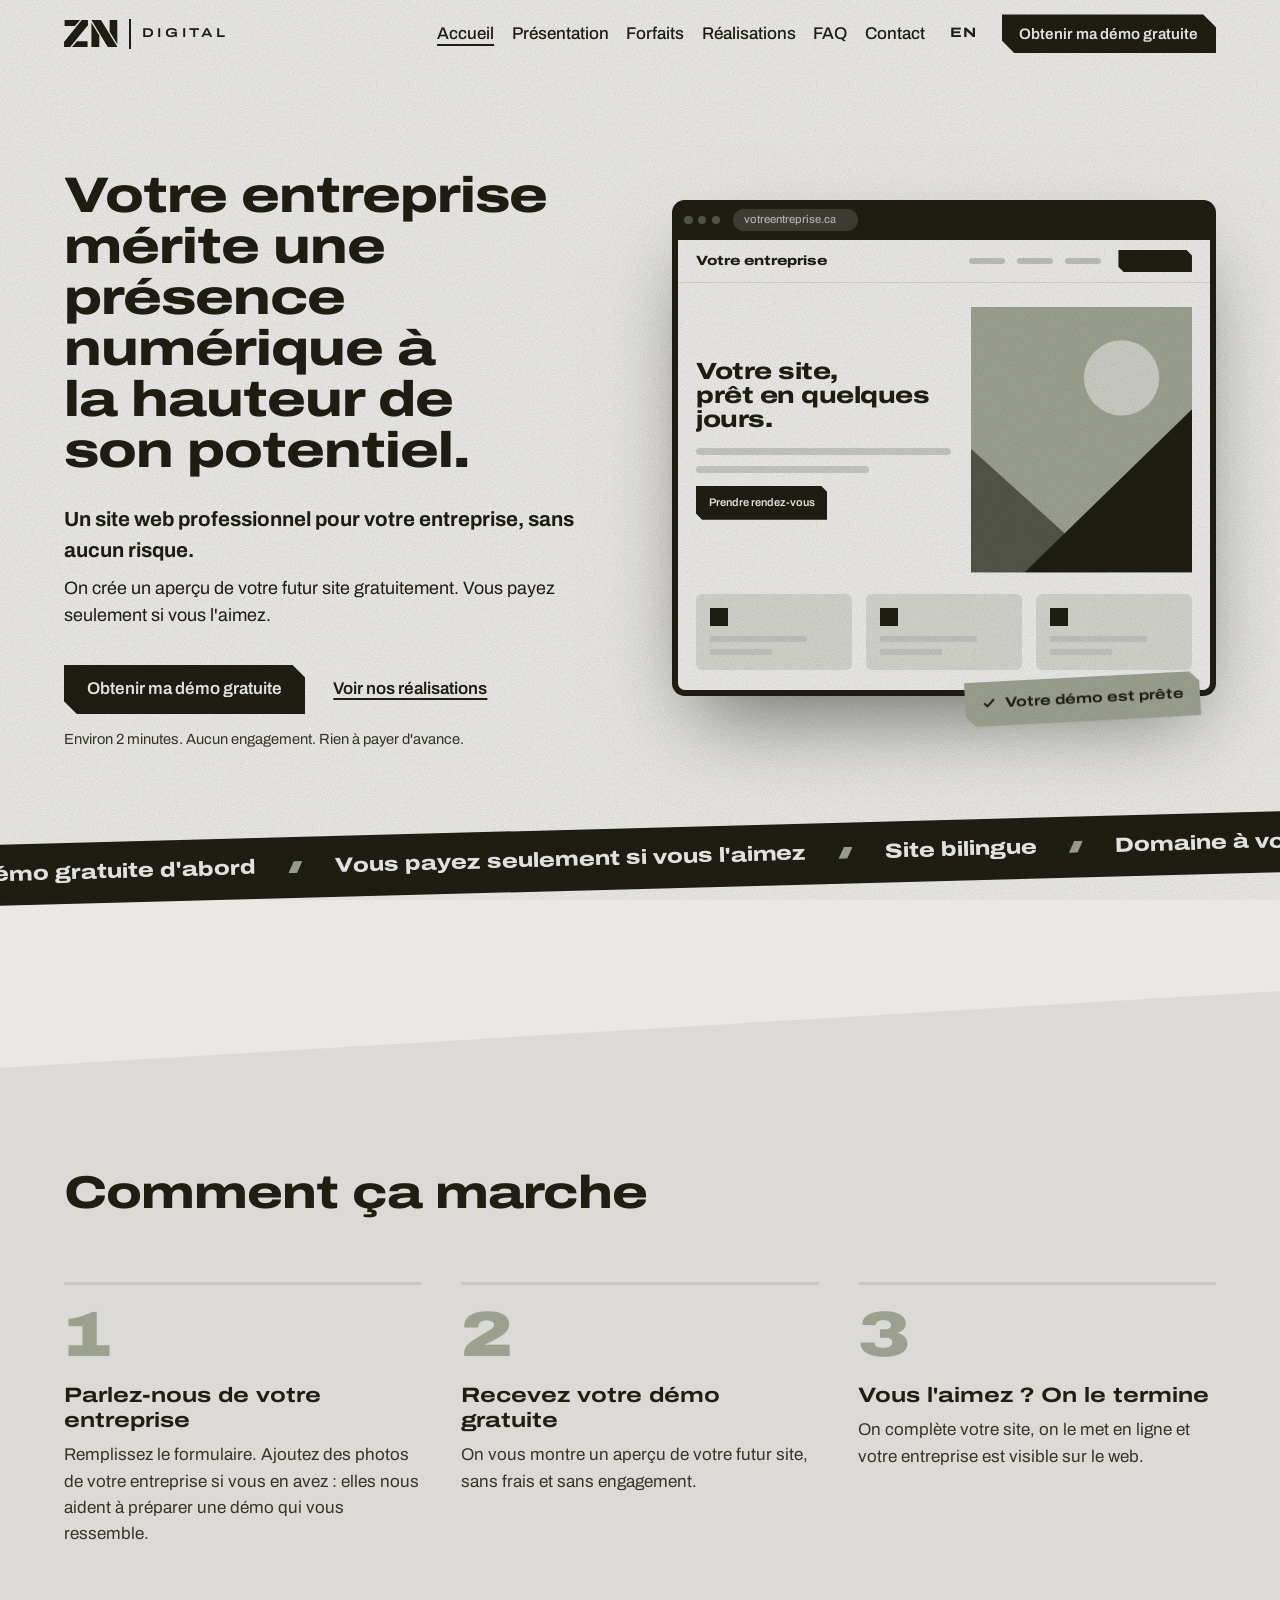
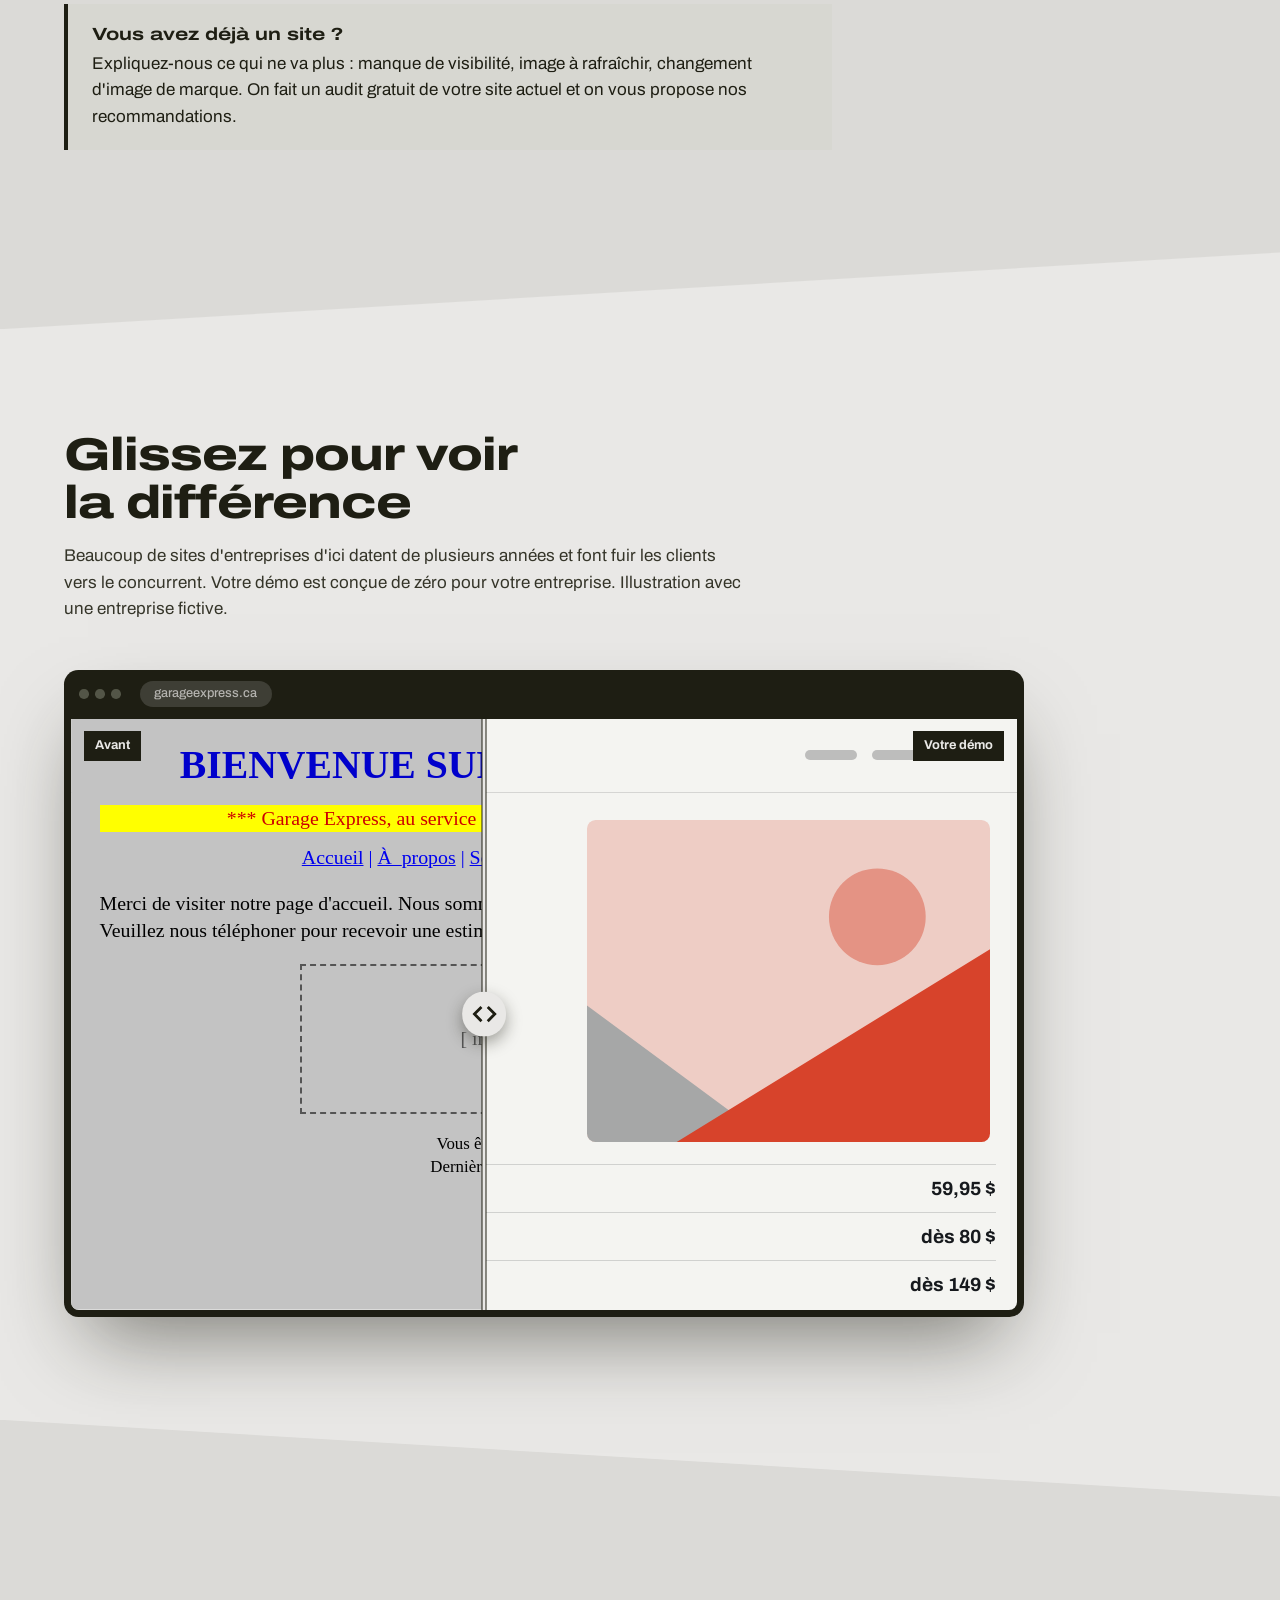
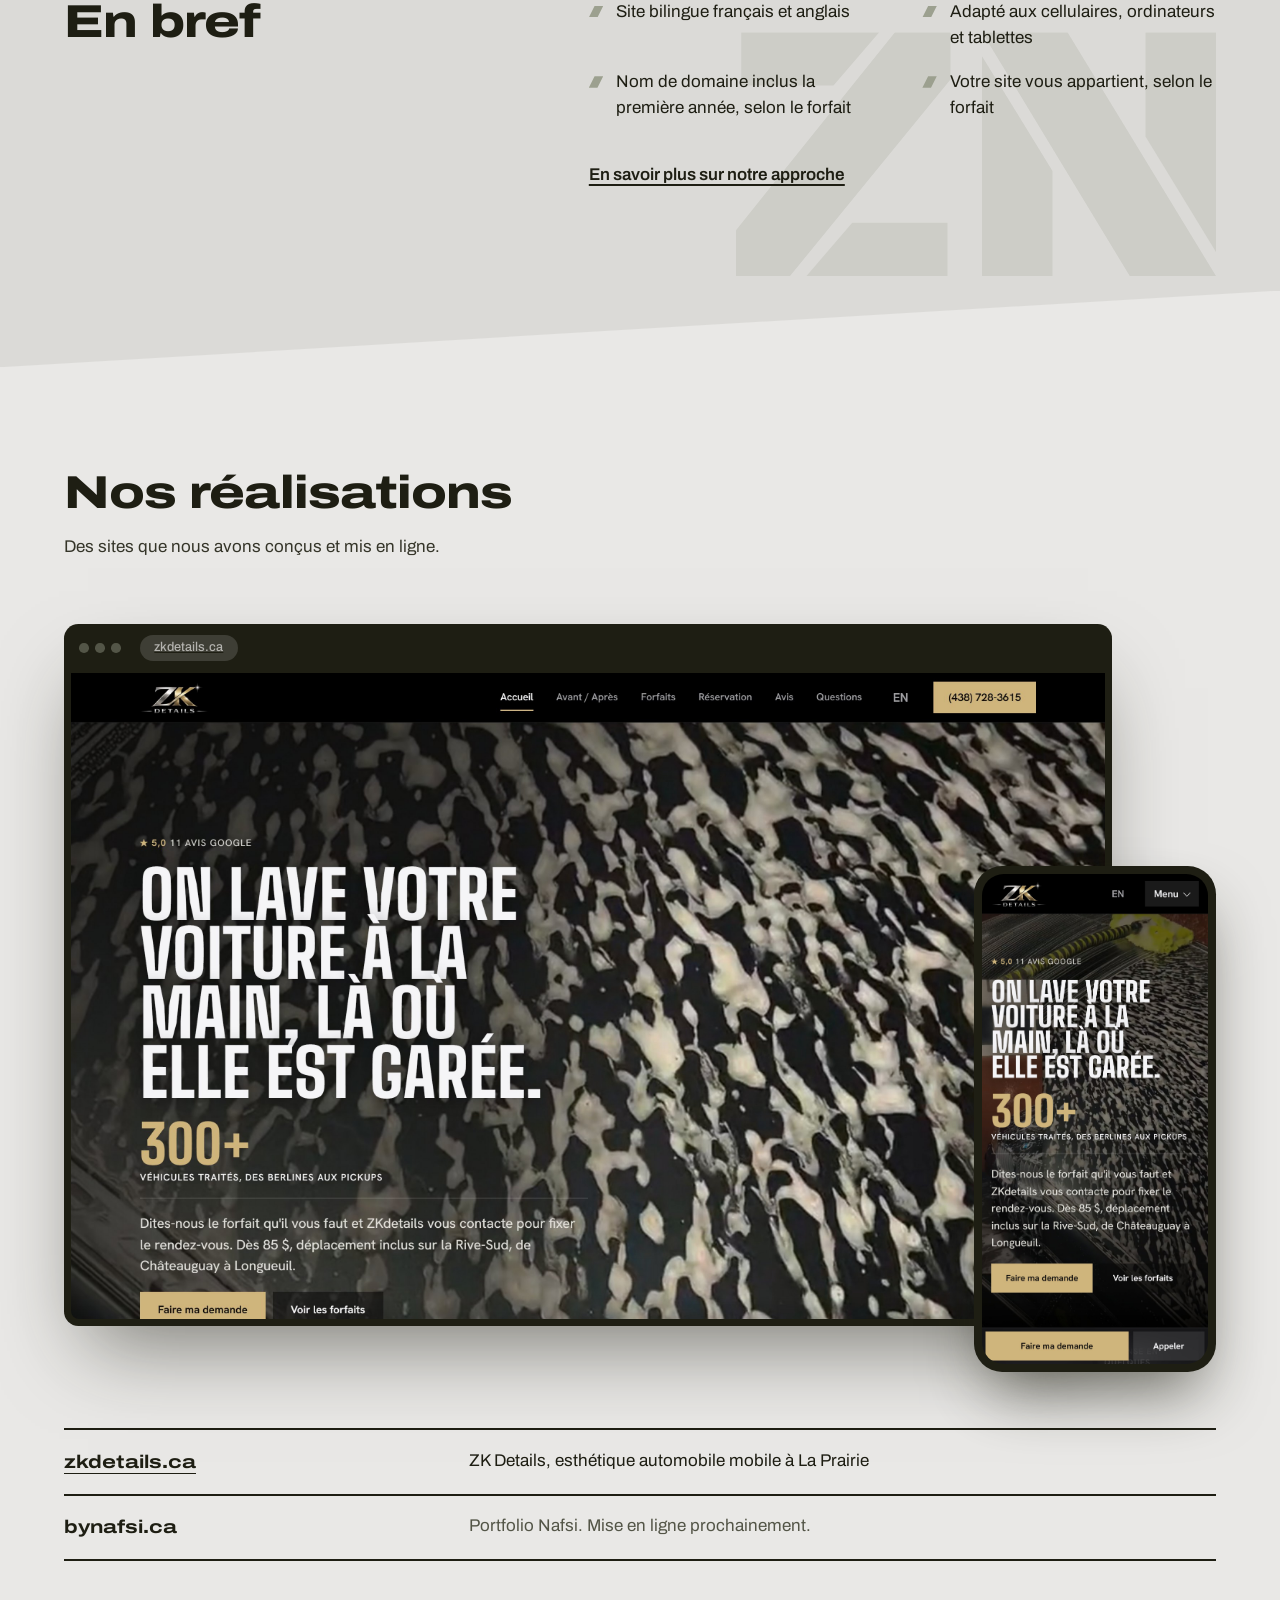
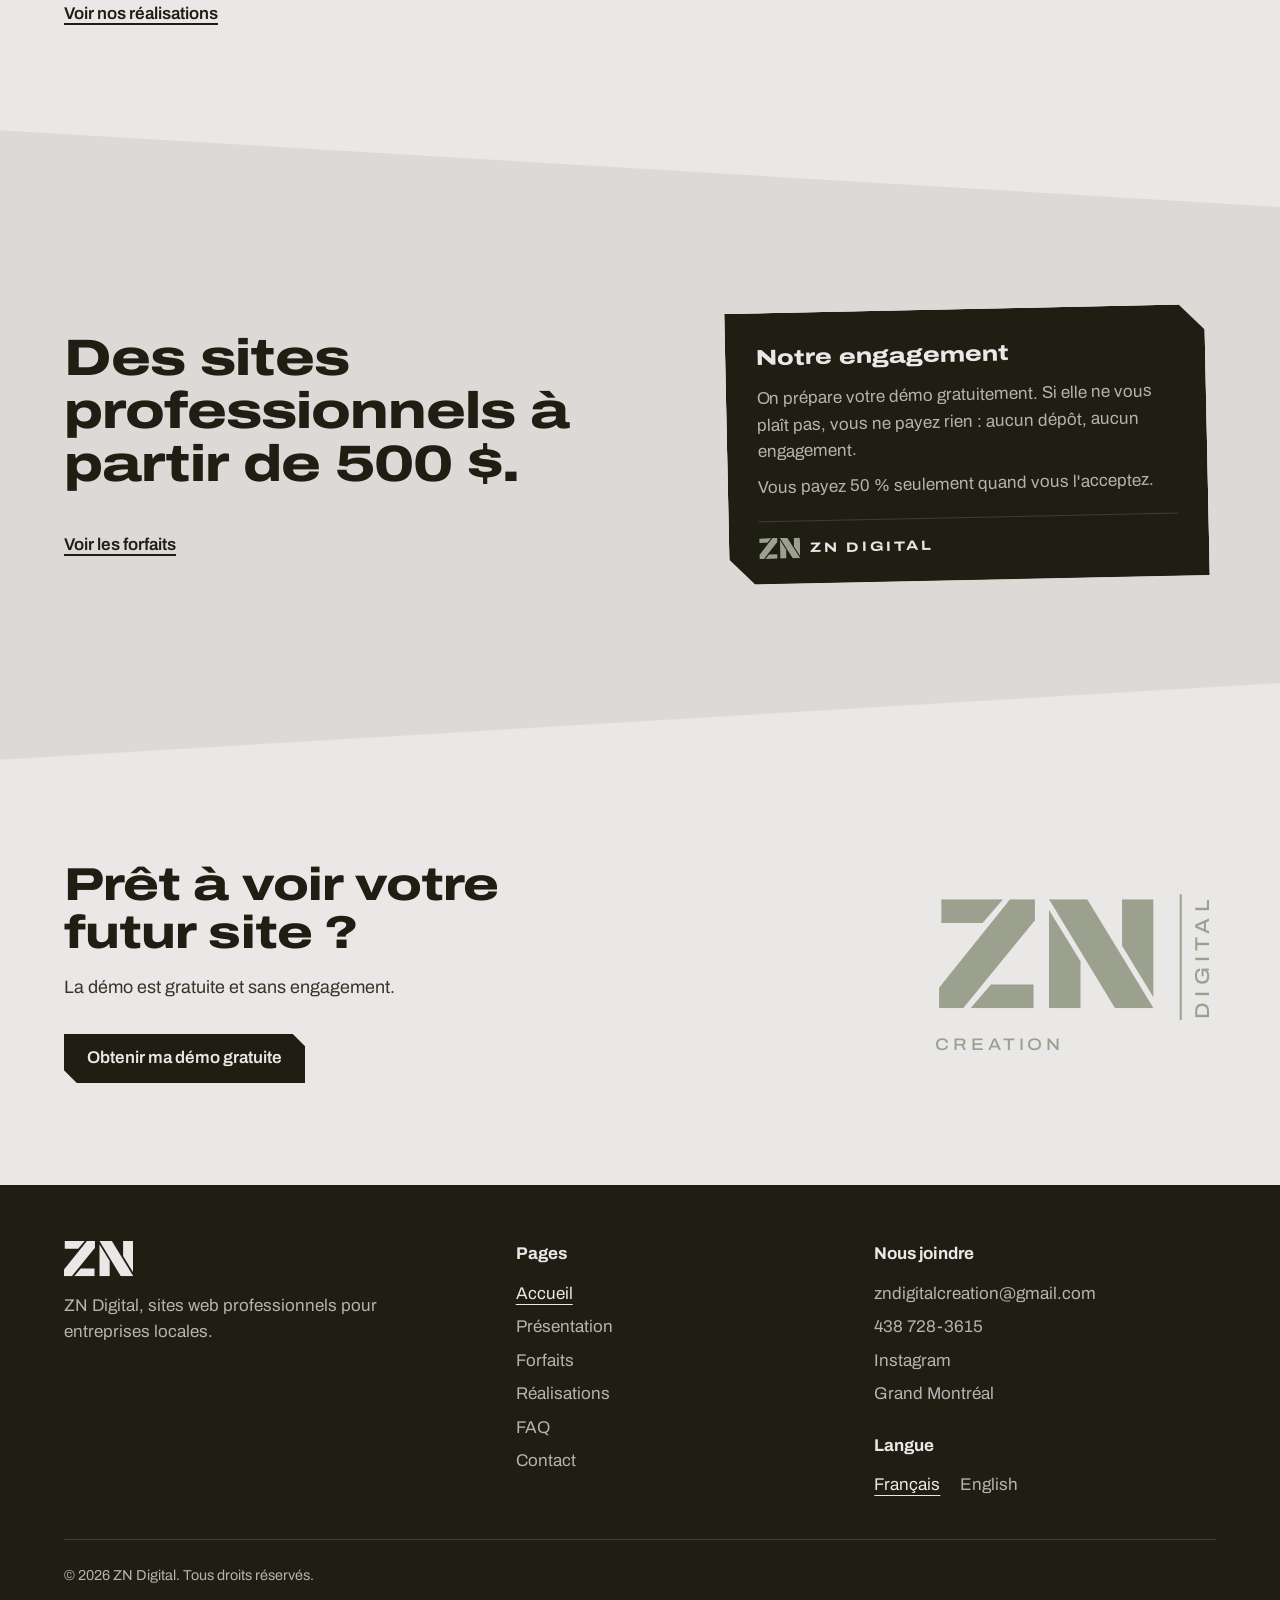
==== commit 312c03cd: "Ajoute Accueil / Home au menu principal Co-Authored-By: Claude Opus 5.5 <noreply@anthropic.com>" ====
--- a/index.html
+++ b/index.html
@@ -54,6 +54,7 @@
       <span class="marque-nom">Digital</span>
     </a>
     <nav class="nav" id="nav" aria-label="Navigation principale">
+      <a href="index.html" aria-current="page">Accueil</a>
       <a href="presentation.html">Présentation</a>
       <a href="forfaits.html">Forfaits</a>
       <a href="portfolio.html">Réalisations</a>
--- a/styles.css
+++ b/styles.css
@@ -979,3 +979,7 @@
   .barre-mobile { background: var(--os); }
   .barre-mobile .bouton-os { background-image: linear-gradient(115deg, var(--sauge) 50%, color-mix(in srgb, var(--sauge) 45%, var(--os)) 50.1%); }
 }
+
+/* En-tête : le bouton reste sur une ligne, liens resserrés sur les écrans moyens */
+.entete-cta { white-space: nowrap; }
+@media (max-width: 80rem) { .nav { gap: 1.1rem; } .entete { gap: 1.4rem; } }
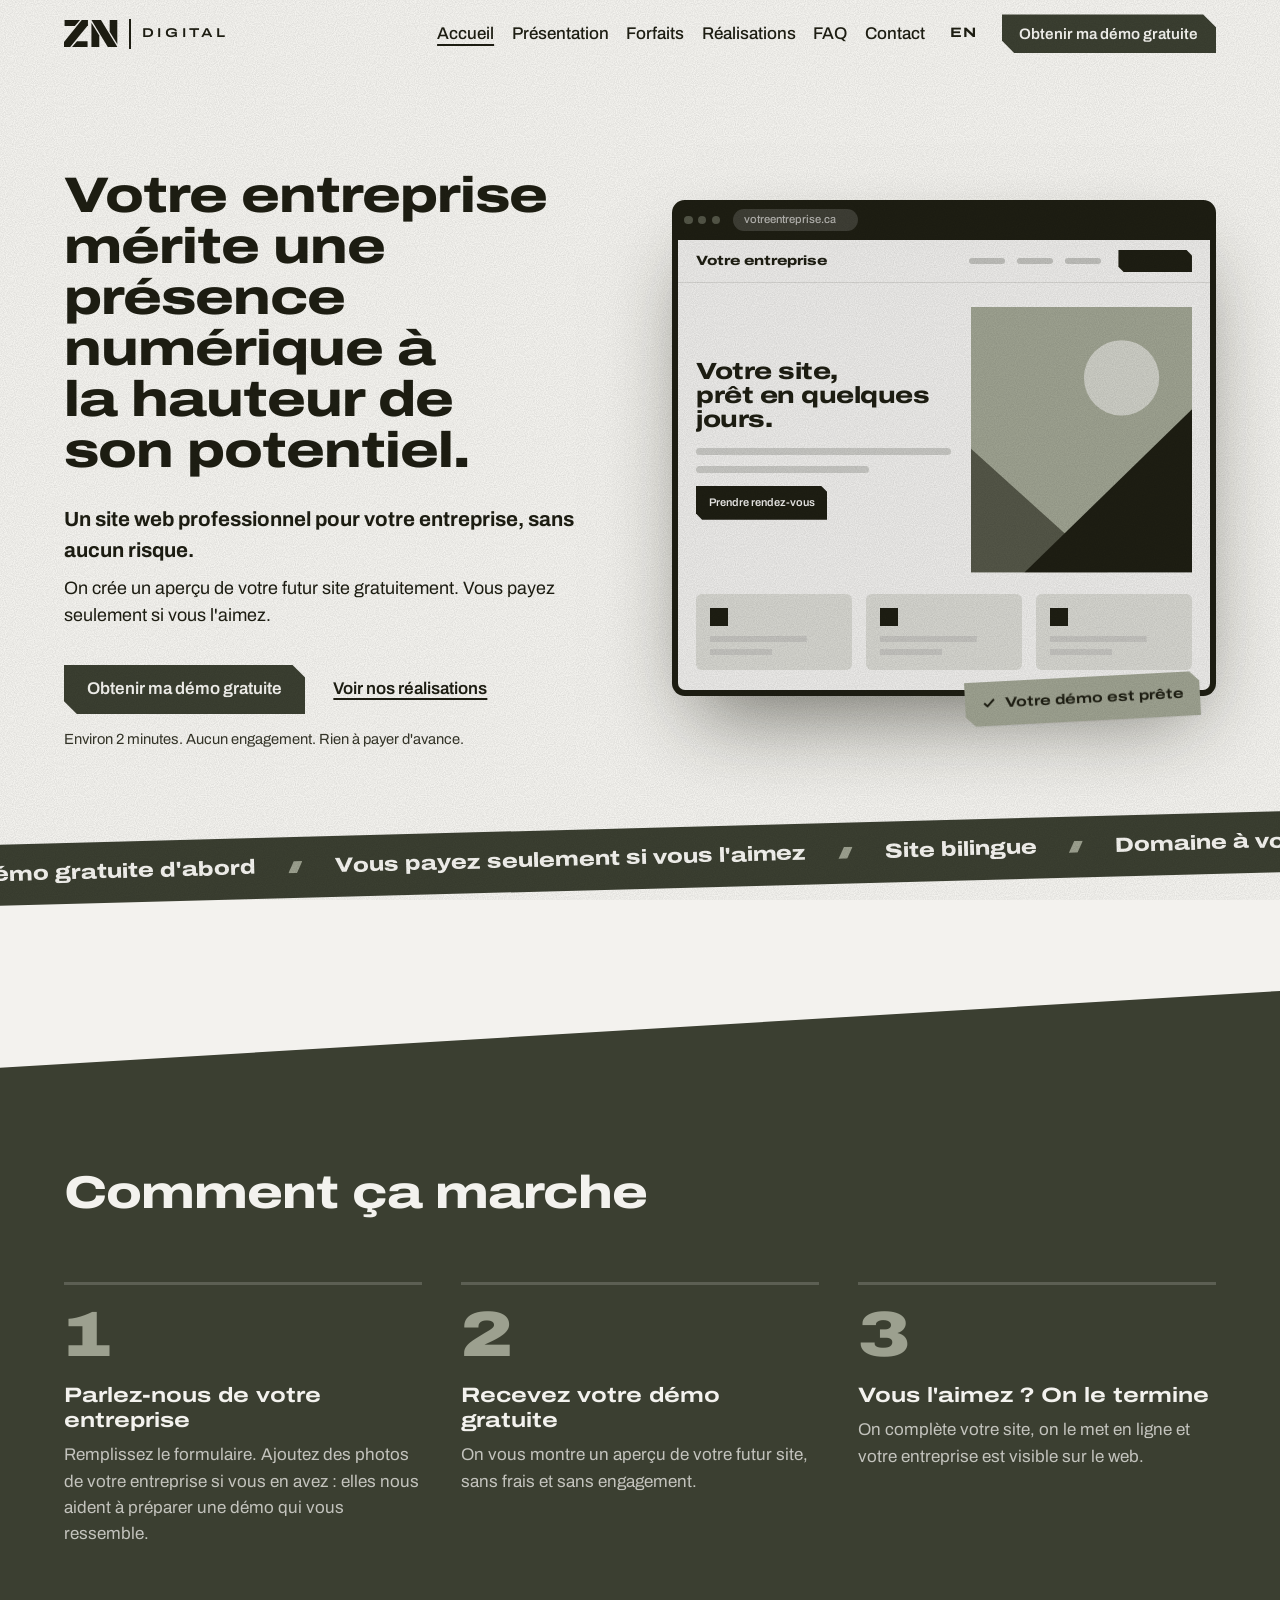
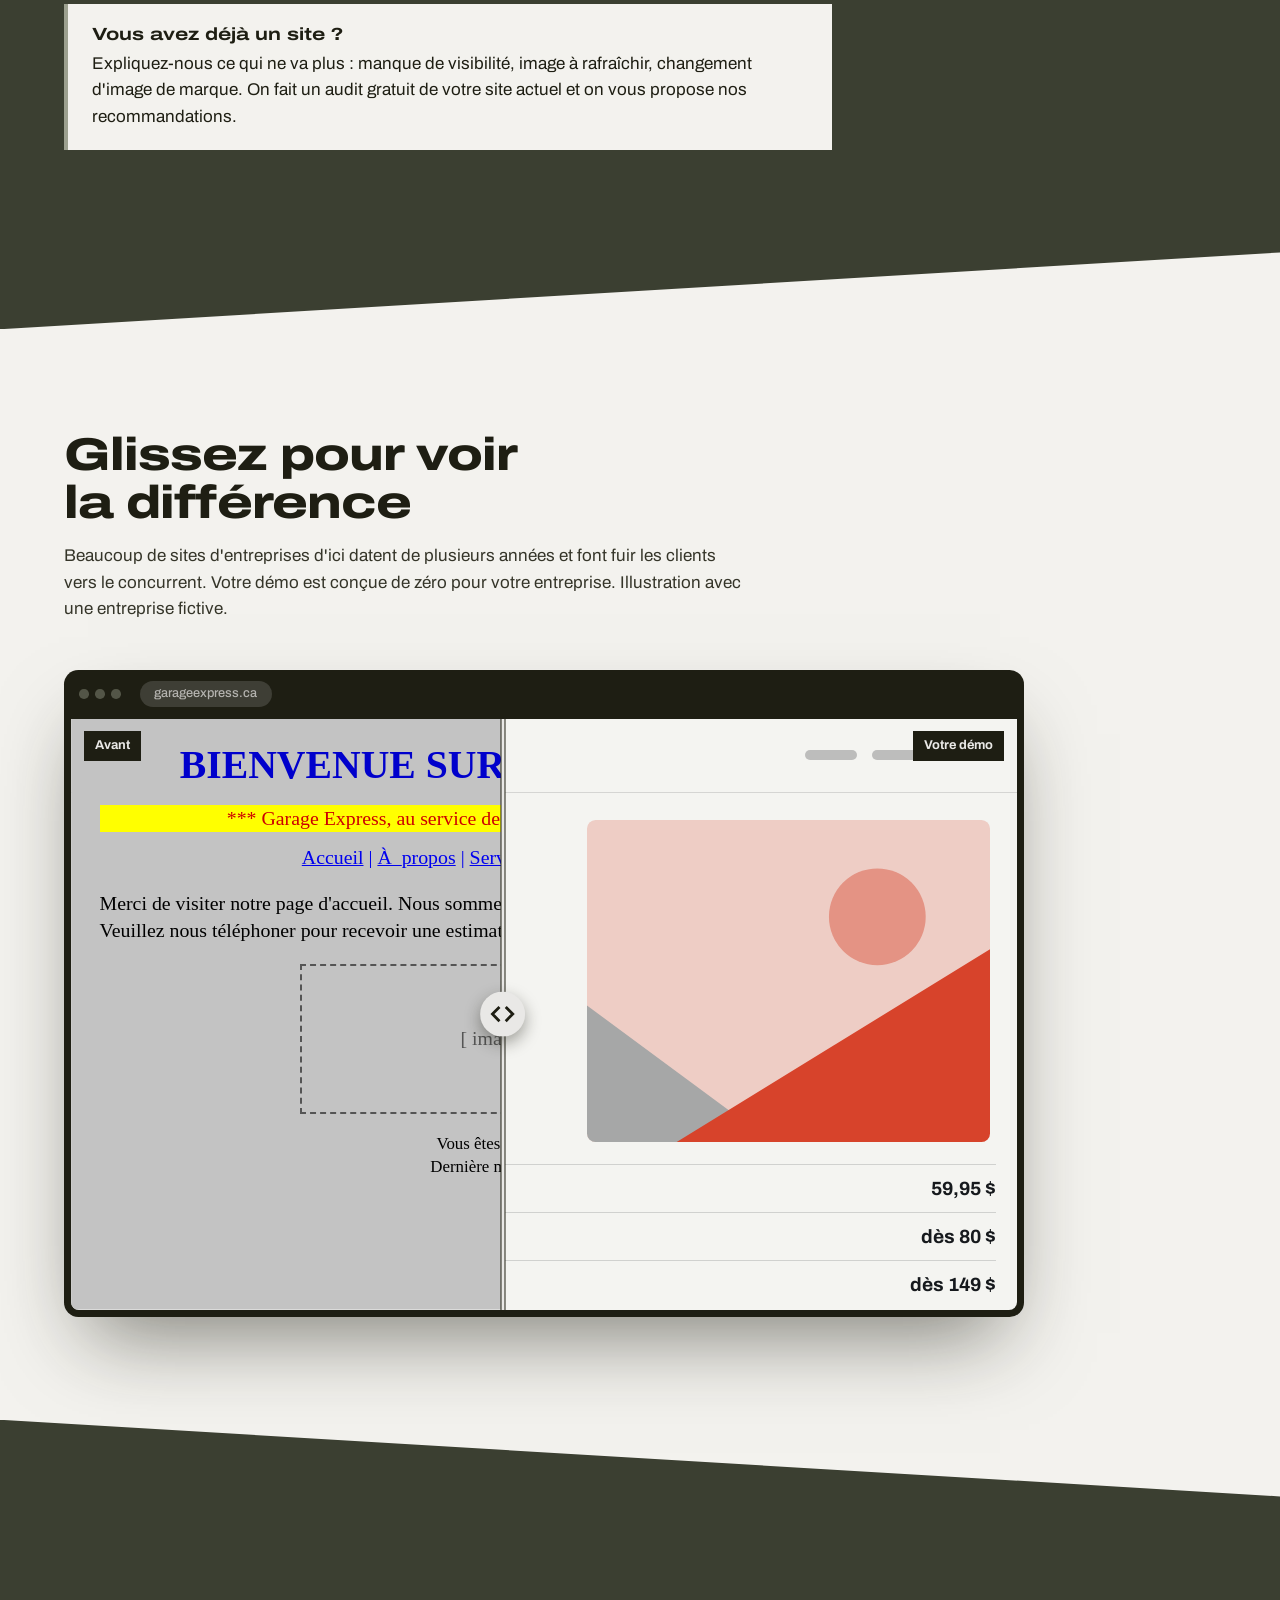
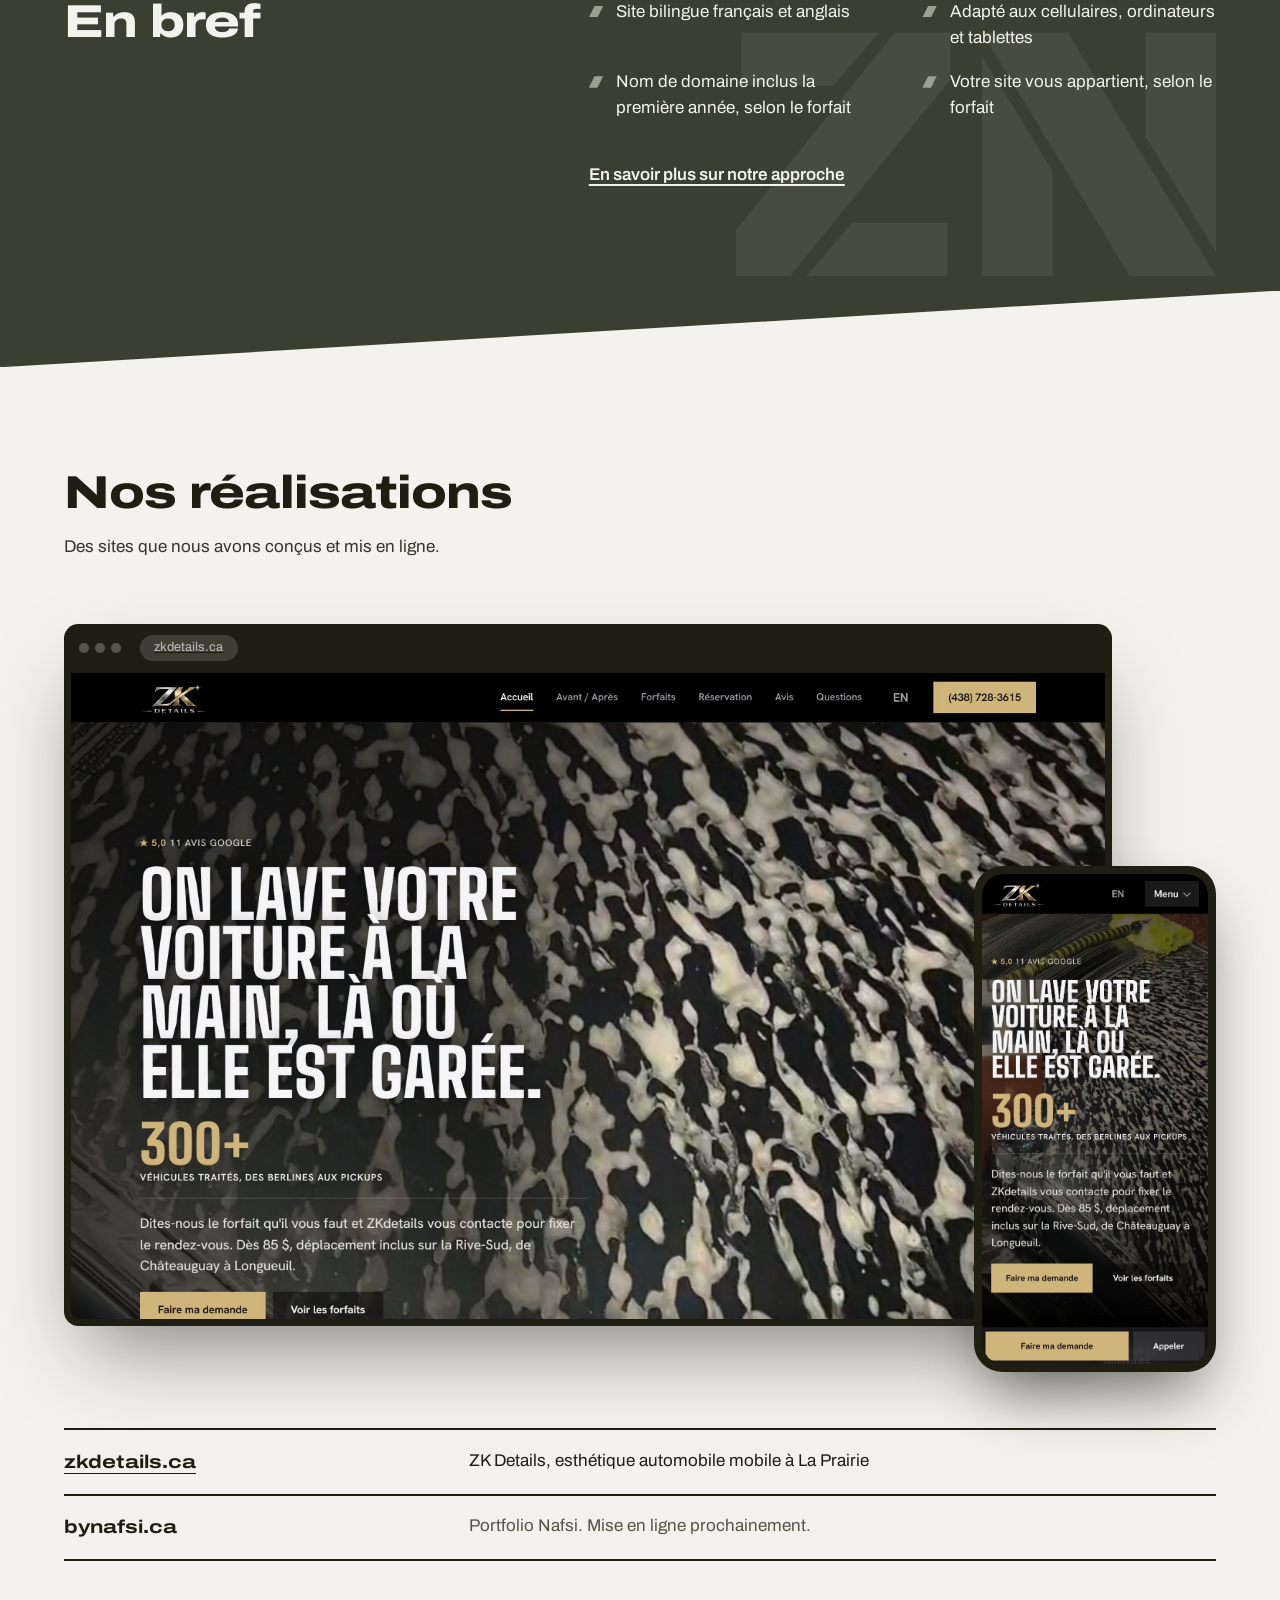
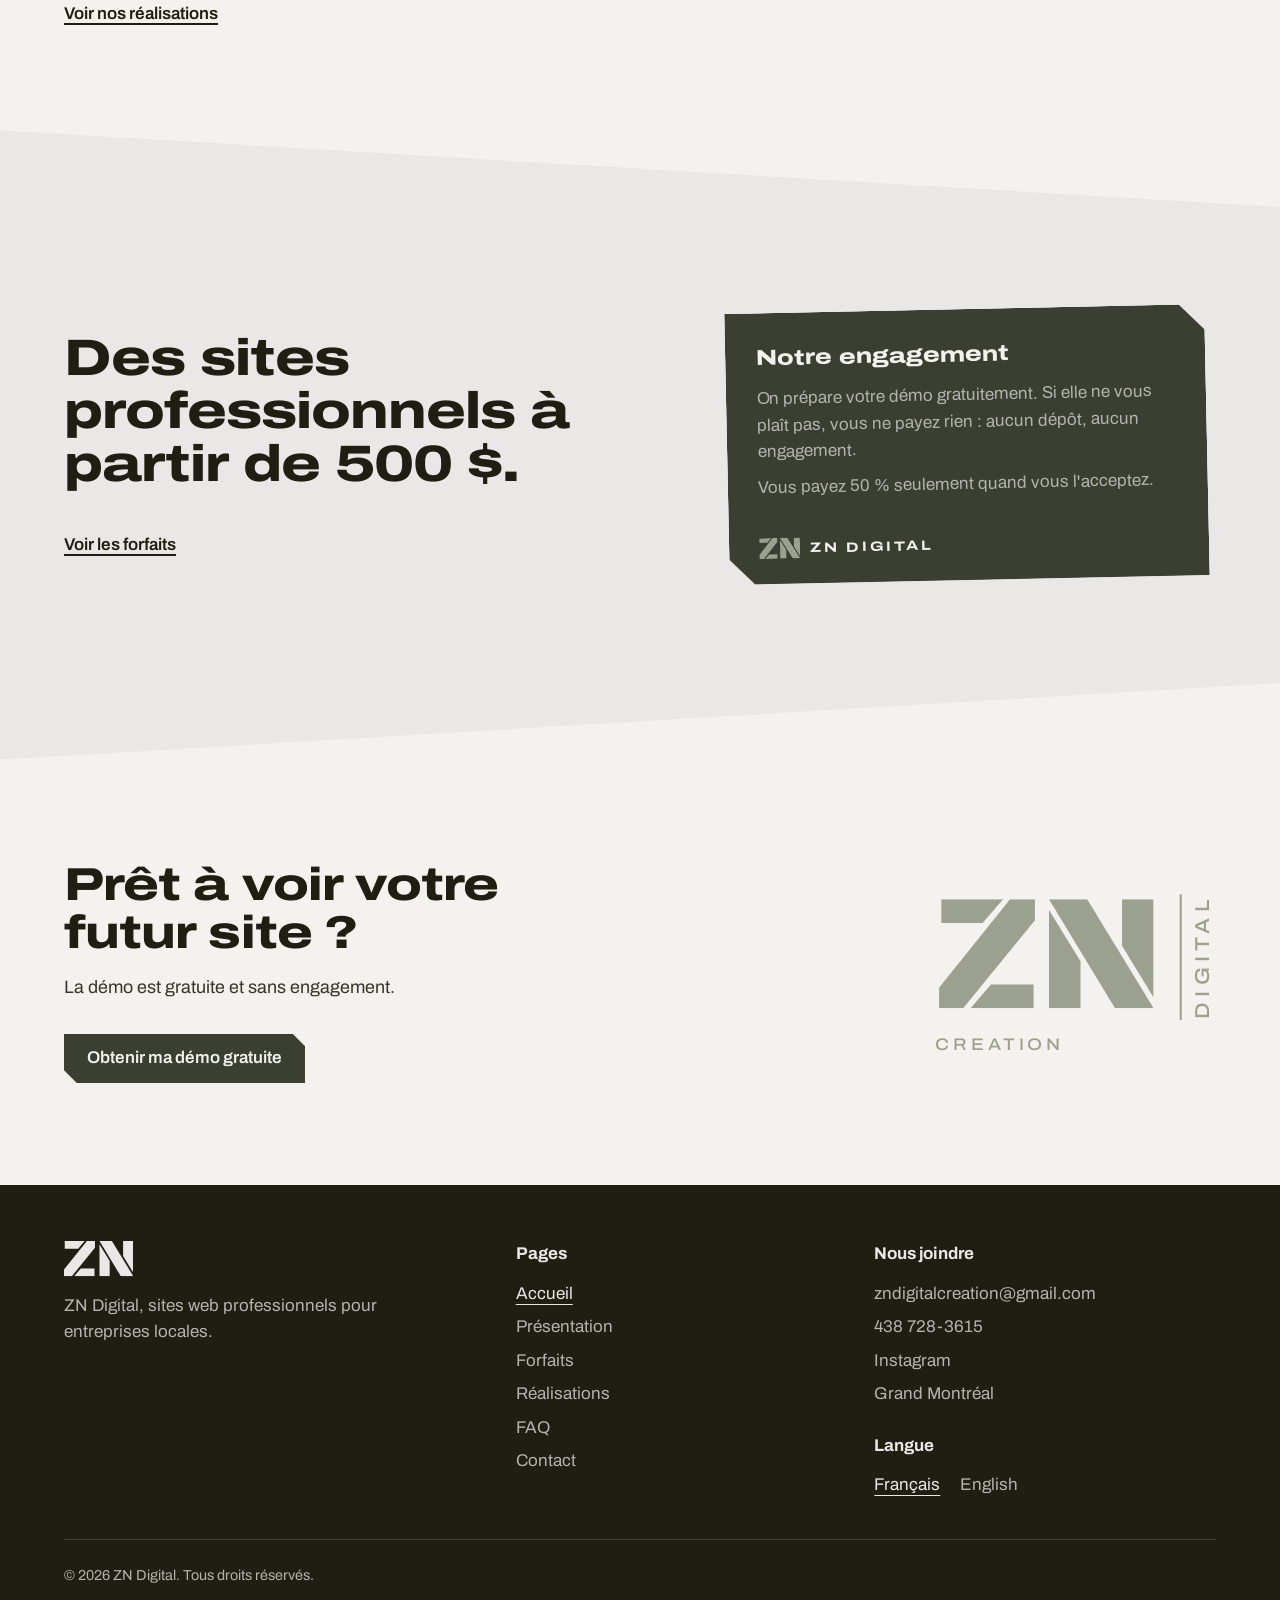
==== commit 14b9ee09: "Palette « Olive profond » : crème lumineuse, sections et boutons olive, touches de vert sauge Co-Aut" ====
--- a/index.html
+++ b/index.html
@@ -13,7 +13,7 @@
   <meta property="og:description" content="ZN Digital accompagne les PME de Montréal dans la création de sites web, le référencement SEO, le branding et les réseaux sociaux. Demandez une soumission.">
   <meta property="og:type" content="website">
   <meta property="og:locale" content="fr_CA">
-  <meta name="theme-color" content="#E9E8E6">
+  <meta name="theme-color" content="#F3F2EE">
   <link rel="icon" type="image/svg+xml" href="assets/favicon.svg">
   <link rel="preconnect" href="https://fonts.googleapis.com">
   <link rel="preconnect" href="https://fonts.gstatic.com" crossorigin>
@@ -117,7 +117,7 @@
       <p class="sr-only">Démo gratuite d'abord. Vous payez seulement si vous l'aimez. Site bilingue. Domaine à votre nom. Une vraie personne répond. Rive-Sud et Grand Montréal.</p>
     </section>
 
-    <section class="bloc bloc-os">
+    <section class="bloc olive bloc-os">
       <div class="contenant">
         <h2>Comment ça marche</h2>
         <ol class="etapes">
@@ -186,7 +186,7 @@
       </div>
     </section>
 
-    <section class="bloc bloc-os inverse">
+    <section class="bloc olive bloc-os inverse">
       <svg class="fragment" viewBox="0 0 640 325" aria-hidden="true"><use href="#zn"/></svg>
       <div class="contenant deux">
         <h2>En bref</h2>
--- a/styles.css
+++ b/styles.css
@@ -983,3 +983,42 @@
 /* En-tête : le bouton reste sur une ligne, liens resserrés sur les écrans moyens */
 .entete-cta { white-space: nowrap; }
 @media (max-width: 80rem) { .nav { gap: 1.1rem; } .entete { gap: 1.4rem; } }
+
+/* =====================================================================
+   Palette « Olive profond »
+   Crème lumineuse en base, olive foncé (vert sauge assombri) pour les sections
+   mises en valeur et les boutons, vert sauge en touches, kaki pour le texte.
+   ===================================================================== */
+:root {
+  --clair: #F3F2EE;
+  --olive: #3B3F31;
+  --olive-survol: #50553F;
+  --olive-doux: color-mix(in srgb, var(--clair) 74%, var(--olive));
+}
+body, .entete, .bloc-sauge { background: var(--clair); }
+.bloc-os { background: var(--os); }
+@media (max-width: 66rem) { .nav { background: var(--clair); } }
+@media (max-width: 40rem) { .barre-mobile { background: var(--clair); } }
+
+/* Boutons principaux en olive */
+.bouton-encre { color: var(--clair); background-image: linear-gradient(115deg, var(--olive-survol) 50%, var(--olive) 50.1%); }
+
+/* Accents en olive */
+.bandeau, .engagement, .plan.recommande, .faq .reponse p, .avatar, .cmpf-zn { background-color: var(--olive); }
+.bandeau, .engagement, .plan.recommande, .faq .reponse p, .cmpf-zn { color: var(--clair); }
+.choix input:checked + span, .quiz .choix input:checked + span { background: var(--olive); border-color: var(--olive); color: var(--clair); }
+
+/* Sections olive */
+.bloc.olive { background: var(--olive); color: var(--clair); }
+.bloc.olive .intro, .bloc.olive .raisons p, .bloc.olive .etapes p,
+.bloc.olive .secteurs > li > p, .bloc.olive .tarif span, .bloc.olive .heberg p,
+.bloc.olive .mention, .bloc.olive .secteurs-suite { color: var(--olive-doux); }
+.bloc.olive .puces li::before { background: var(--sauge); }
+.bloc.olive .heberg li { border-top-color: var(--sauge); }
+.bloc.olive .fragment { fill: color-mix(in srgb, var(--clair) 7%, var(--olive)); }
+.bloc.olive .etapes li { border-top-color: color-mix(in srgb, var(--clair) 18%, var(--olive)); }
+.bloc.olive .etapes li::after { background: var(--clair); }
+.bloc.olive .etapes li::before { color: color-mix(in srgb, var(--clair) calc(var(--f) * 100%), var(--sauge)); }
+.bloc.olive .note { color: var(--encre); background: var(--clair); border-left-color: var(--sauge); }
+.bloc.olive .bouton-encre { color: var(--encre); background-image: linear-gradient(115deg, var(--sauge) 50%, var(--clair) 50.1%); }
+.bloc.olive .mq { box-shadow: 0 1.6rem 3rem -1.2rem rgba(0, 0, 0, .5); }
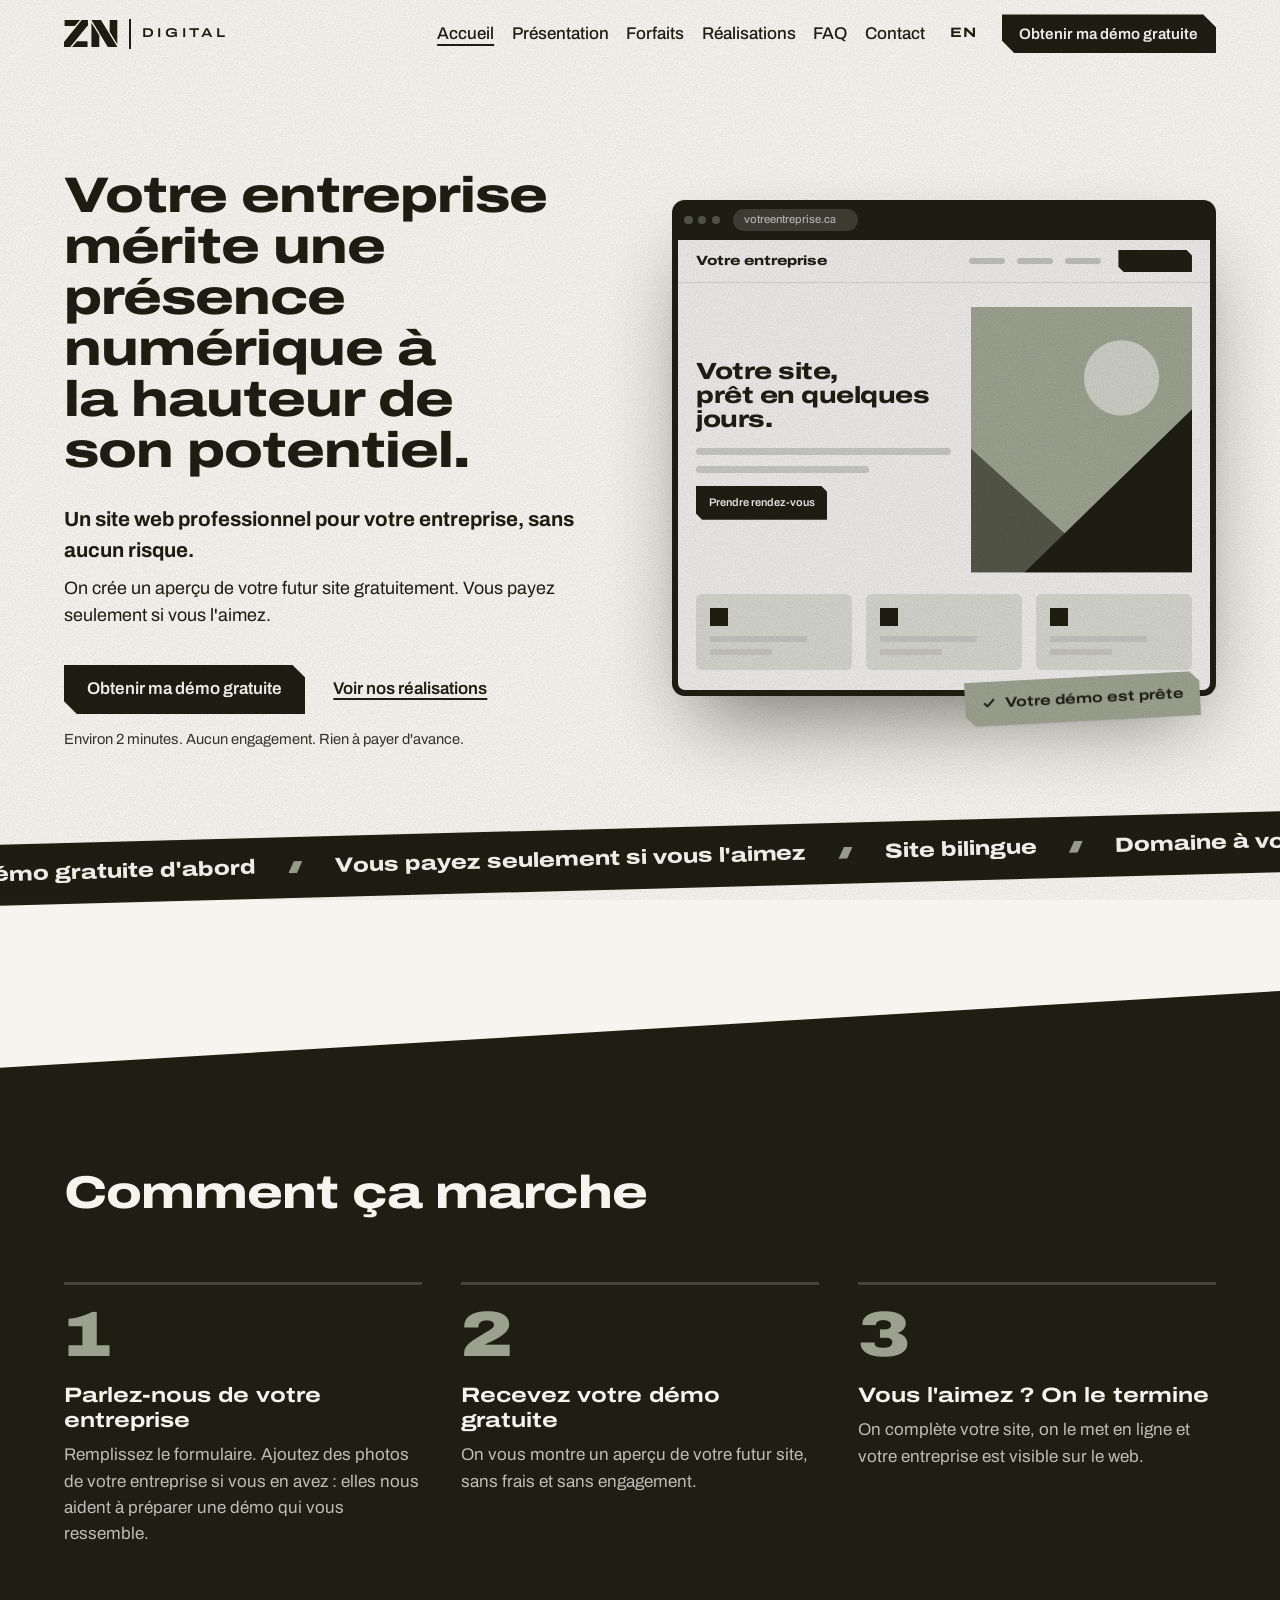
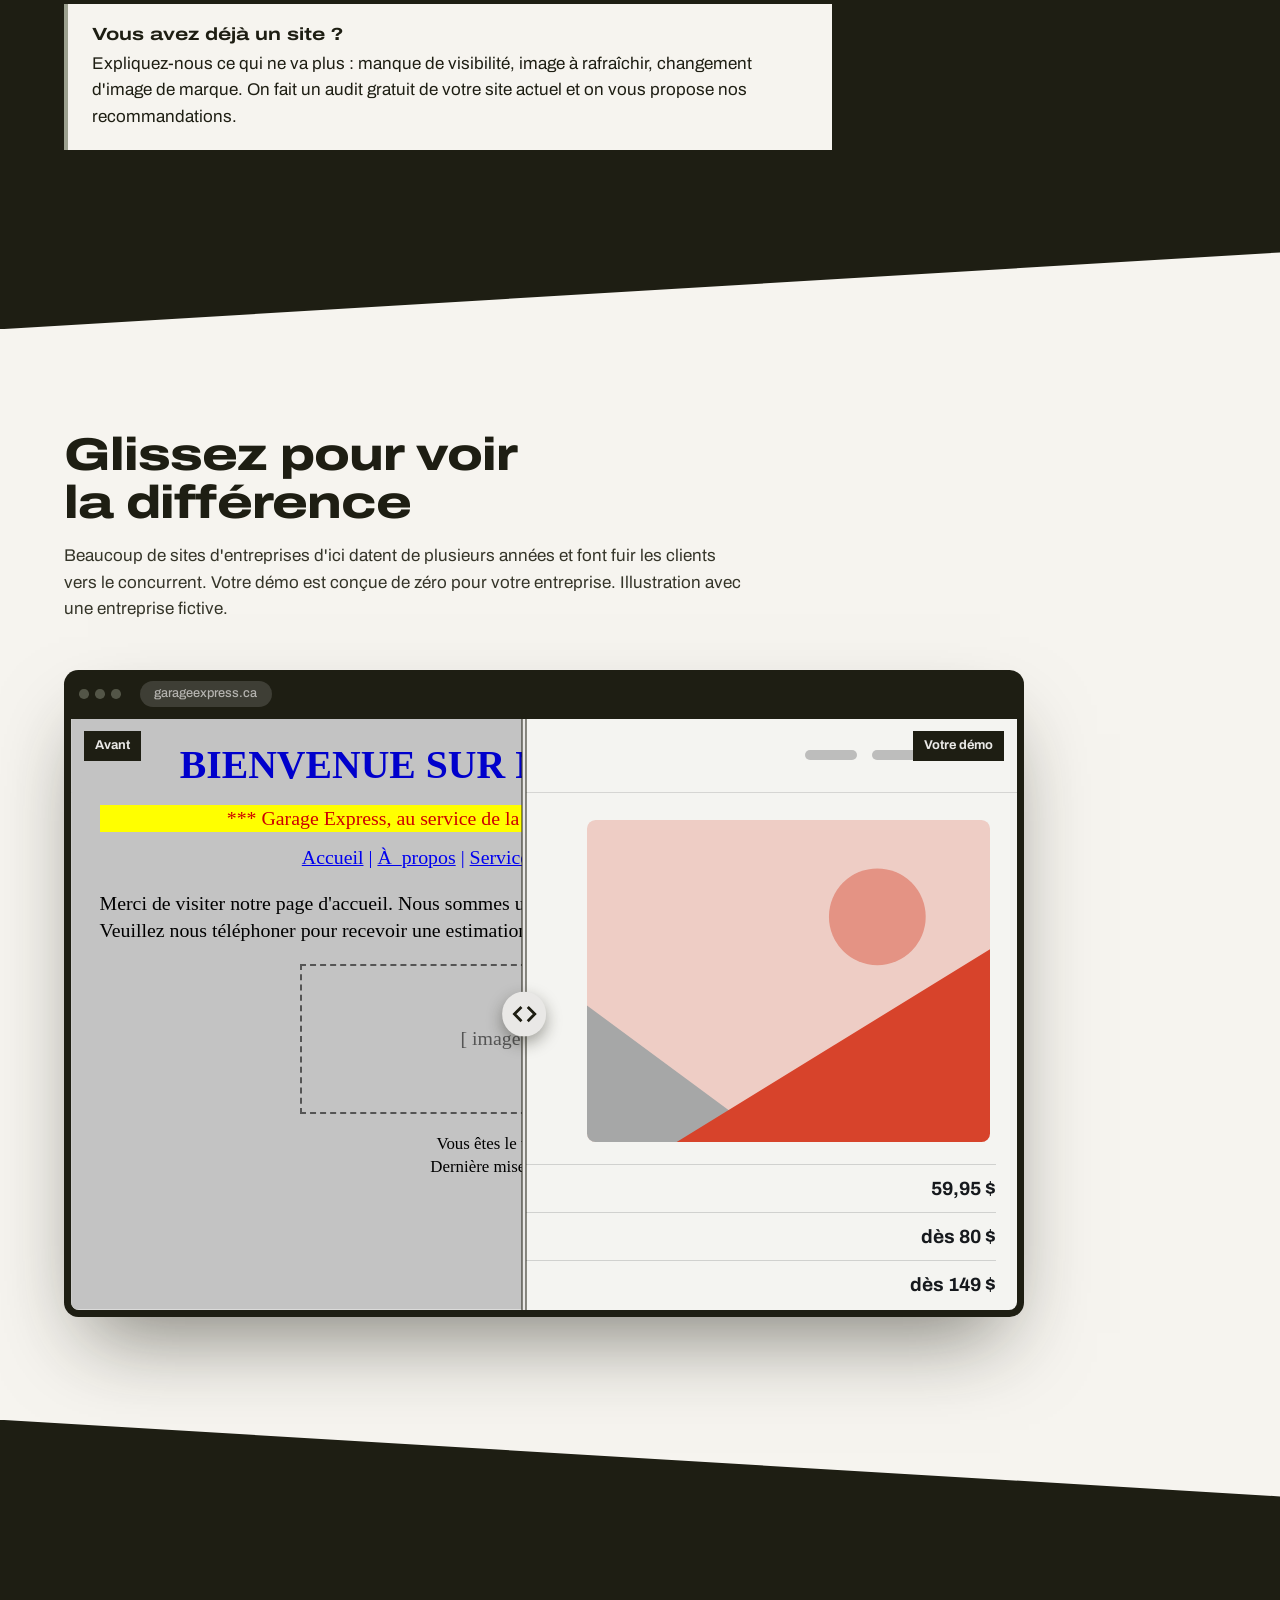
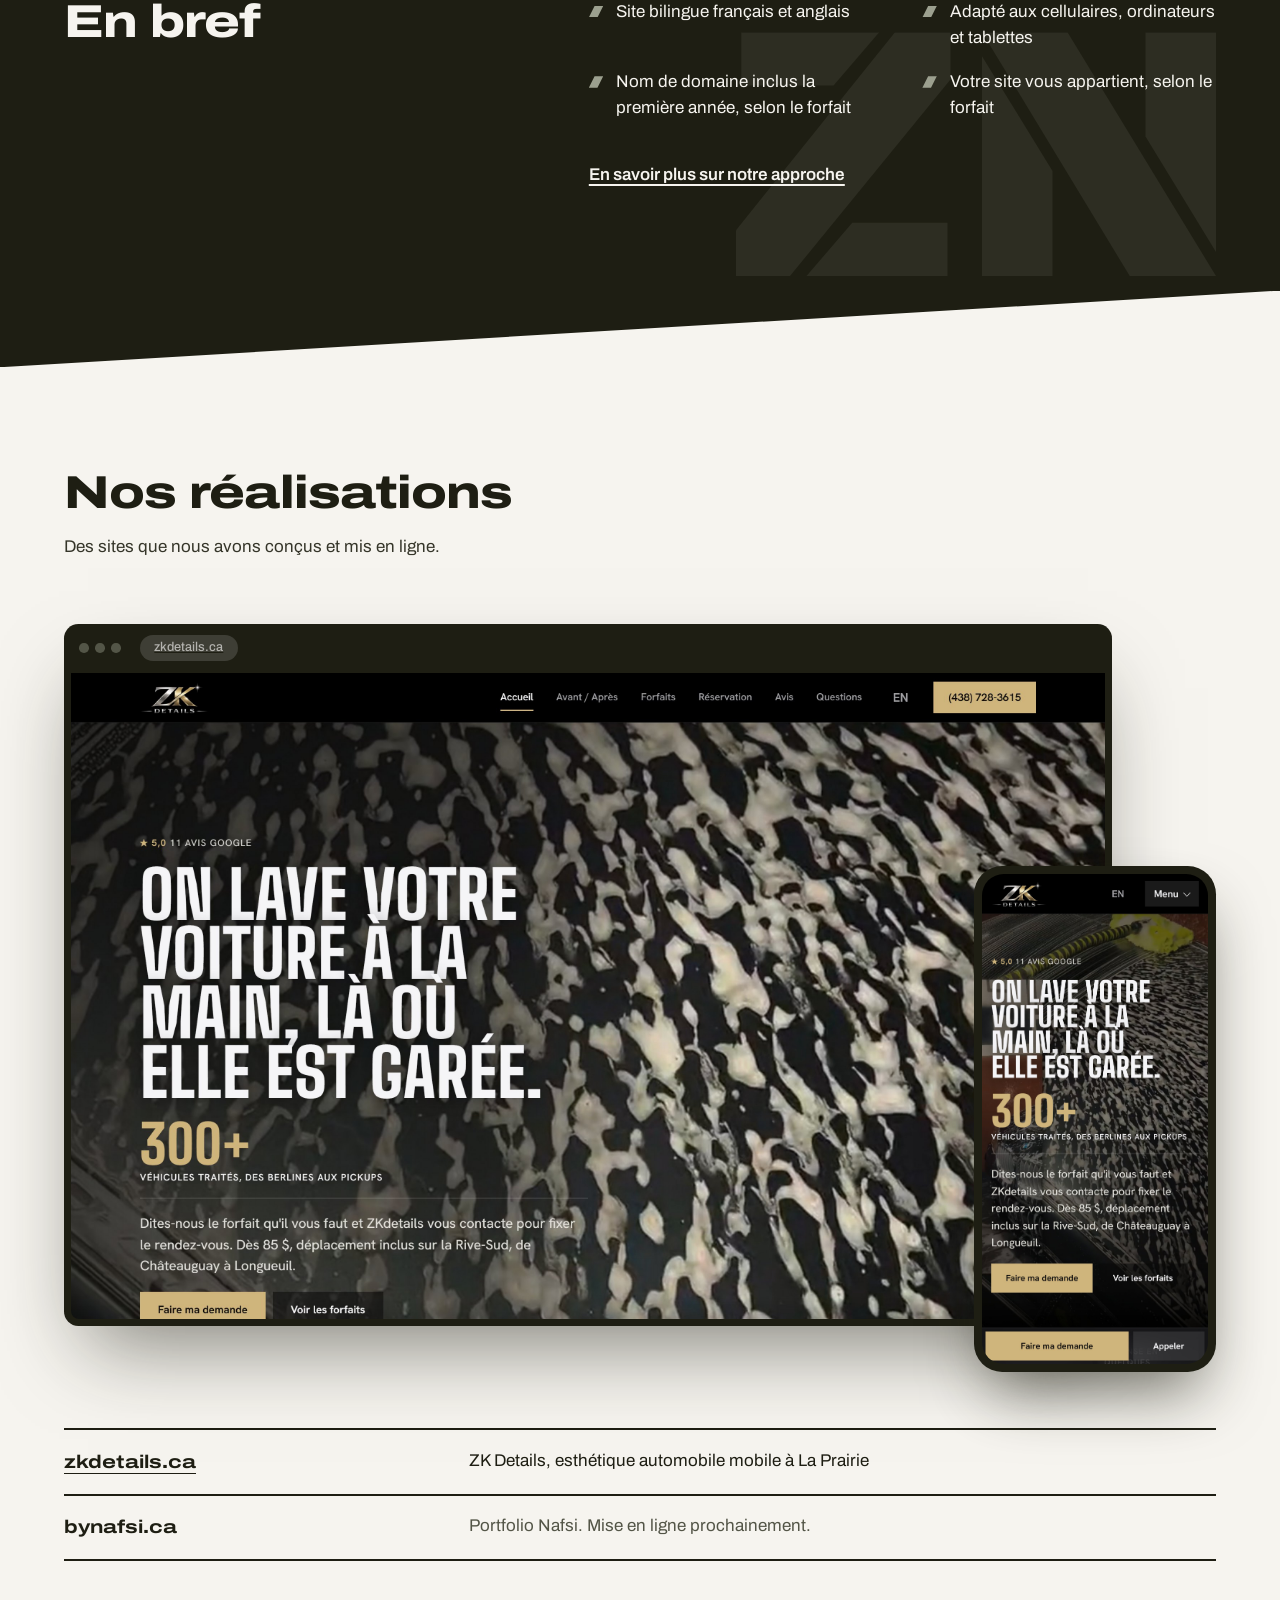
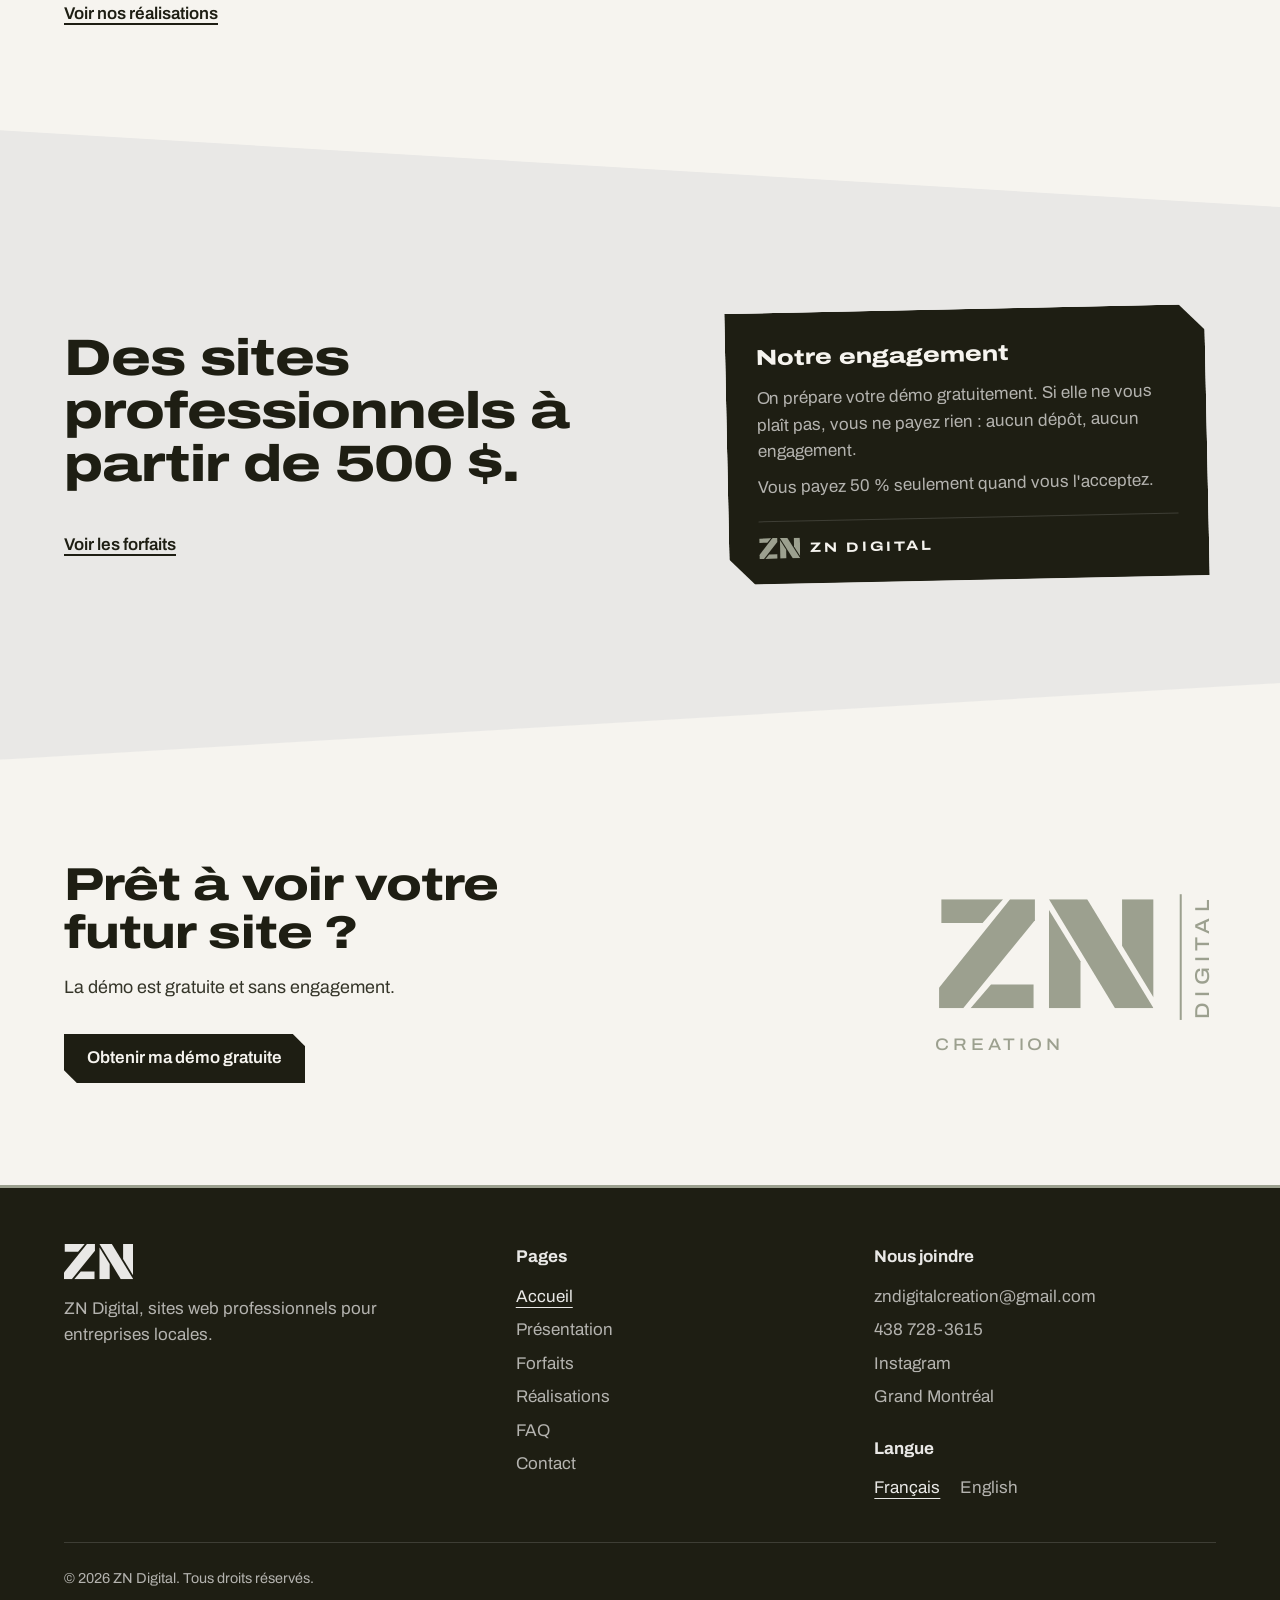
==== commit d8b9700c: "Palette « Lin et kaki » : fond lin, grands blocs et boutons kaki, touches de vert sauge Co-Authored-" ====
--- a/index.html
+++ b/index.html
@@ -13,7 +13,7 @@
   <meta property="og:description" content="ZN Digital accompagne les PME de Montréal dans la création de sites web, le référencement SEO, le branding et les réseaux sociaux. Demandez une soumission.">
   <meta property="og:type" content="website">
   <meta property="og:locale" content="fr_CA">
-  <meta name="theme-color" content="#F3F2EE">
+  <meta name="theme-color" content="#F6F4EF">
   <link rel="icon" type="image/svg+xml" href="assets/favicon.svg">
   <link rel="preconnect" href="https://fonts.googleapis.com">
   <link rel="preconnect" href="https://fonts.gstatic.com" crossorigin>
--- a/styles.css
+++ b/styles.css
@@ -1022,3 +1022,17 @@
 .bloc.olive .note { color: var(--encre); background: var(--clair); border-left-color: var(--sauge); }
 .bloc.olive .bouton-encre { color: var(--encre); background-image: linear-gradient(115deg, var(--sauge) 50%, var(--clair) 50.1%); }
 .bloc.olive .mq { box-shadow: 0 1.6rem 3rem -1.2rem rgba(0, 0, 0, .5); }
+
+/* =====================================================================
+   Palette « Lin et kaki » (remplace « Olive profond »)
+   Lin #F6F4EF en base, crème du logo une section sur deux,
+   grands blocs et boutons kaki presque noir #1E1E13, vert sauge en touches.
+   (Les variables --olive* gardent leur nom mais portent maintenant le kaki.)
+   ===================================================================== */
+:root {
+  --clair: #F6F4EF;
+  --olive: #1E1E13;
+  --olive-survol: #3A3B2E;
+}
+/* Le pied de page kaki se distingue d'une dernière section kaki par un filet vert */
+.pied { border-top: 3px solid var(--sauge); }
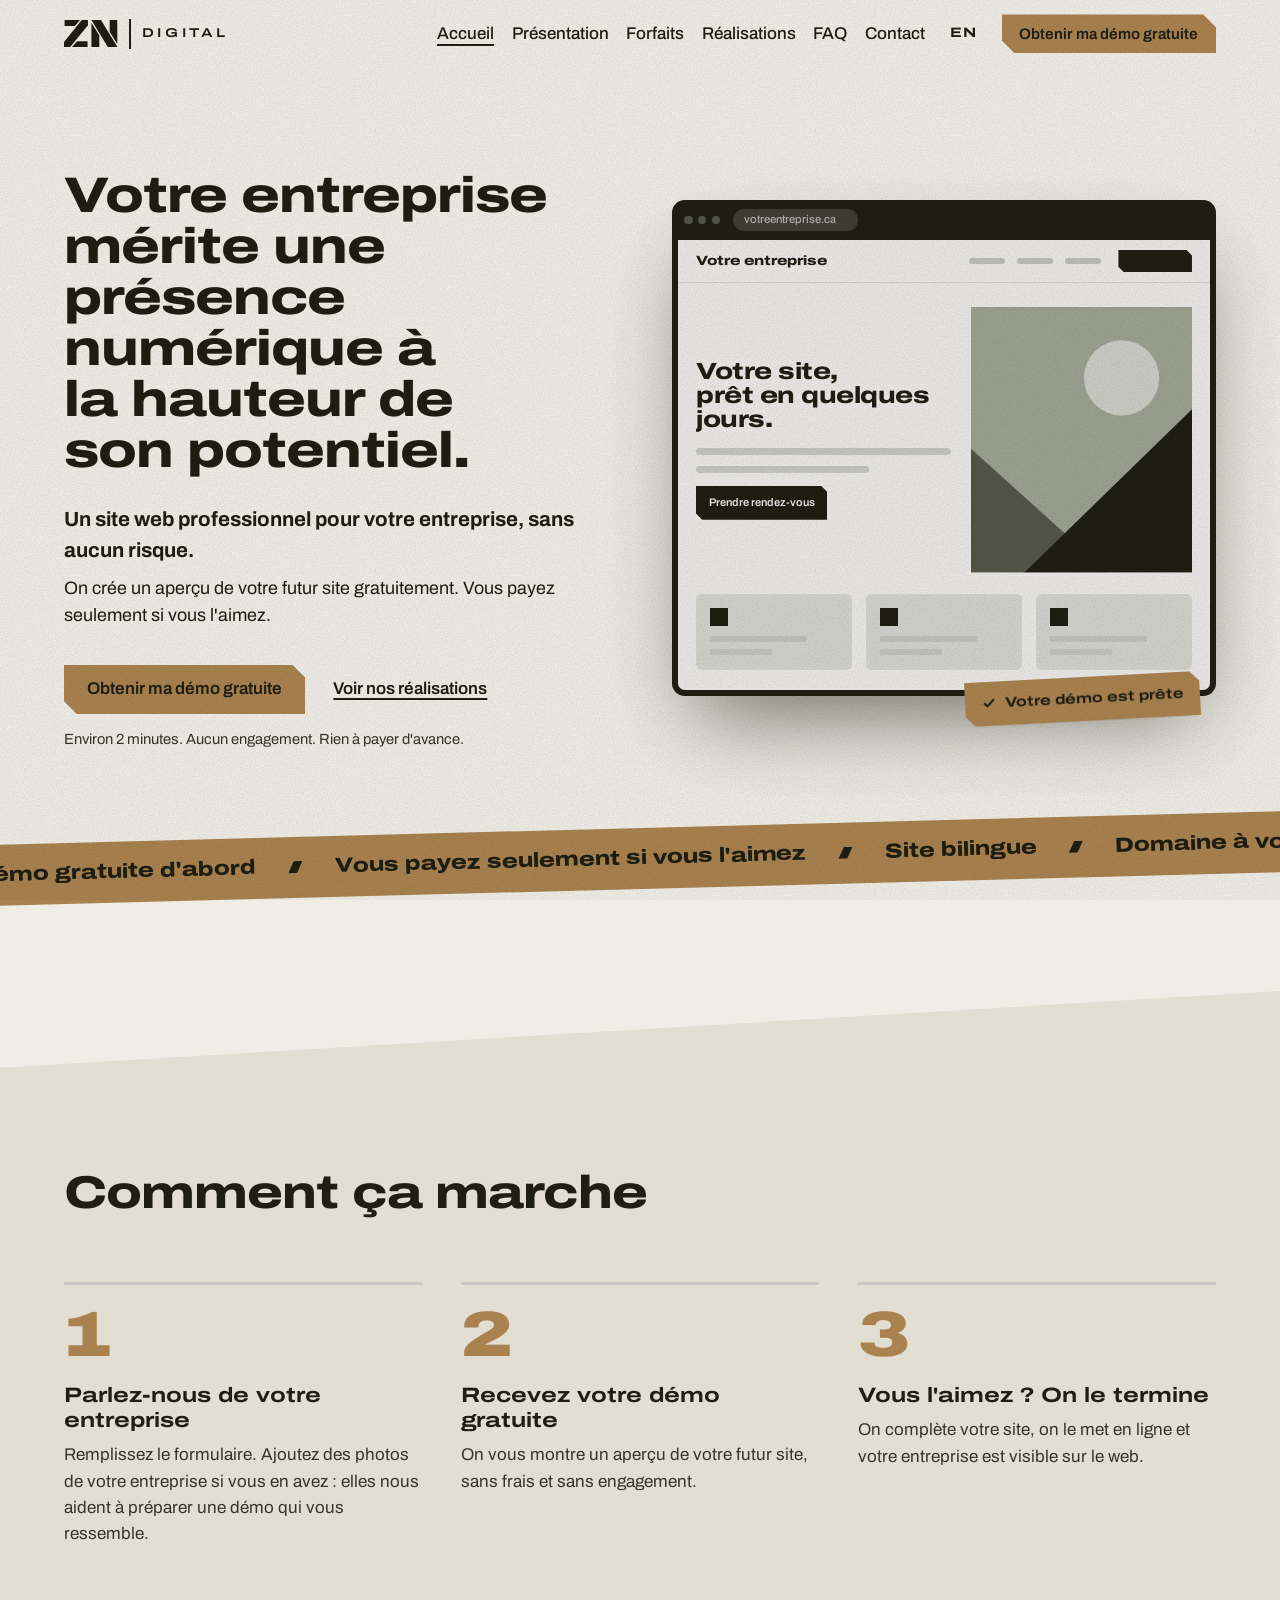
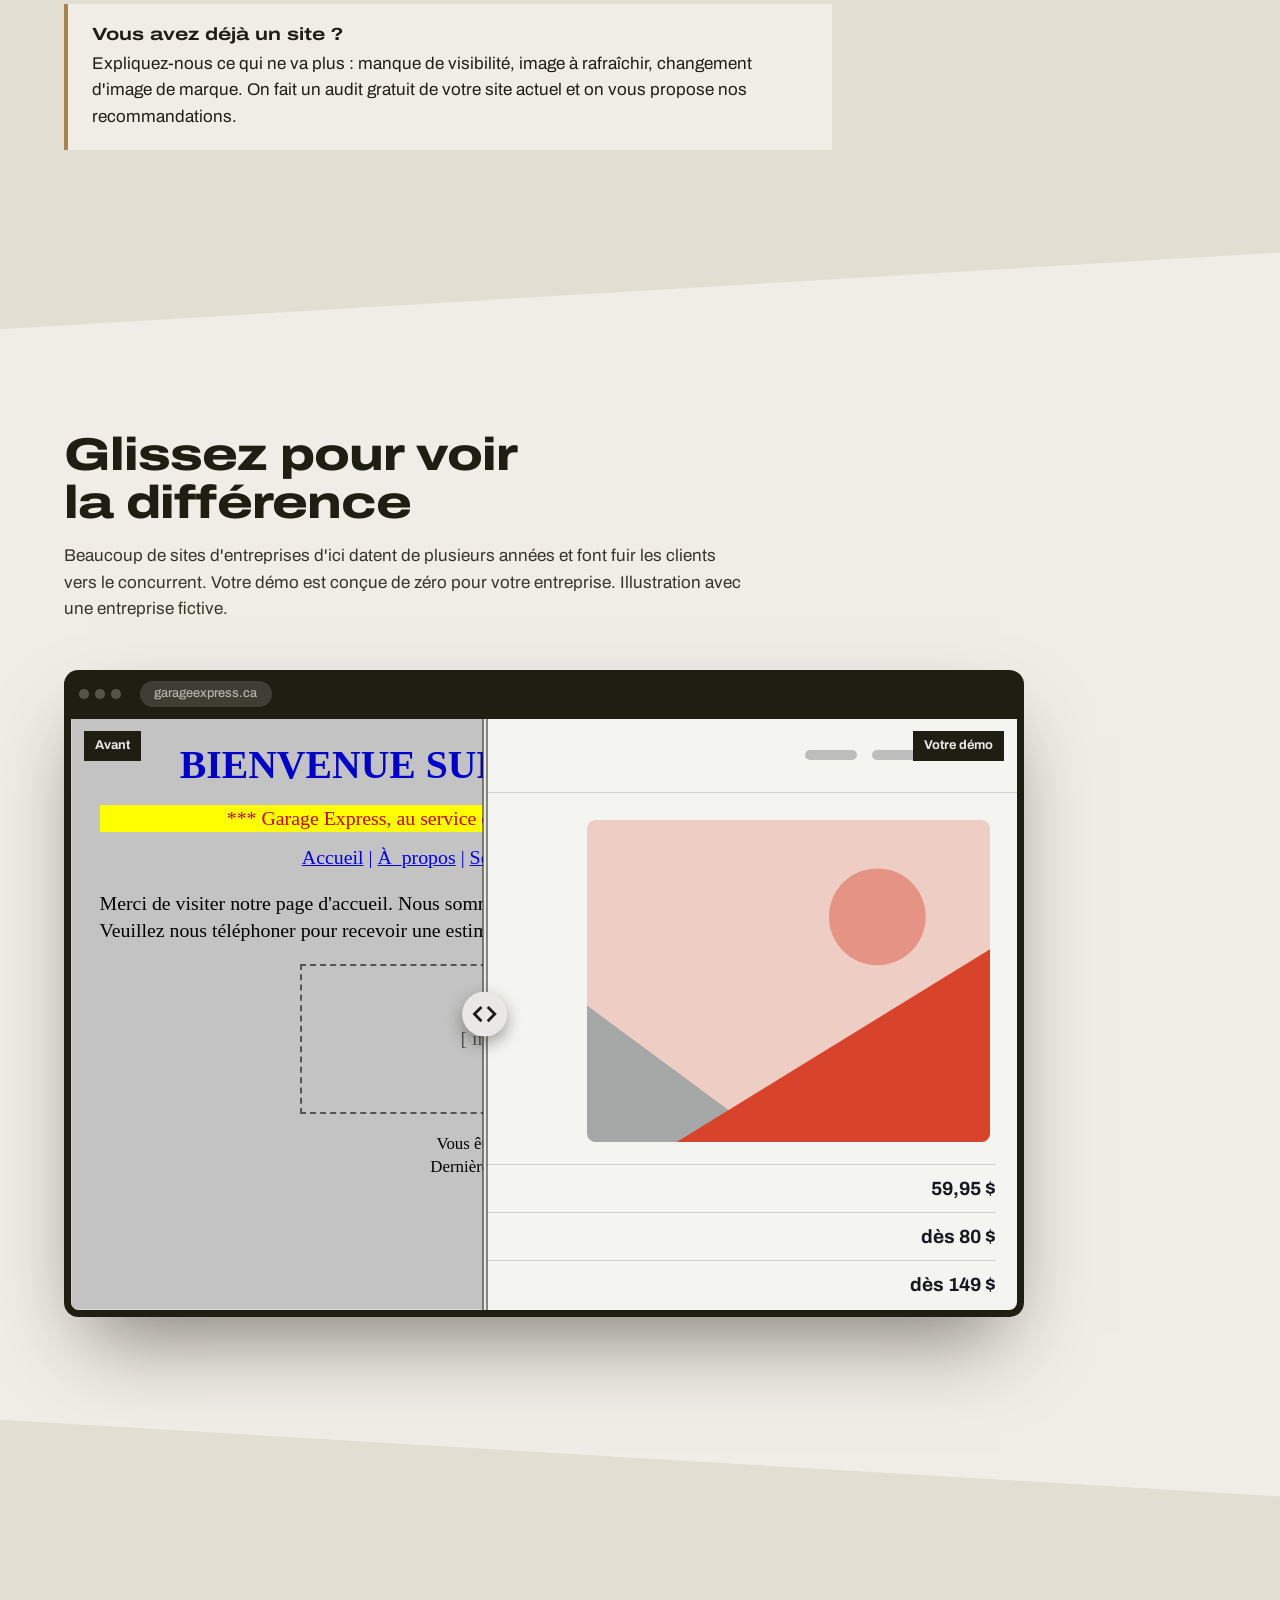
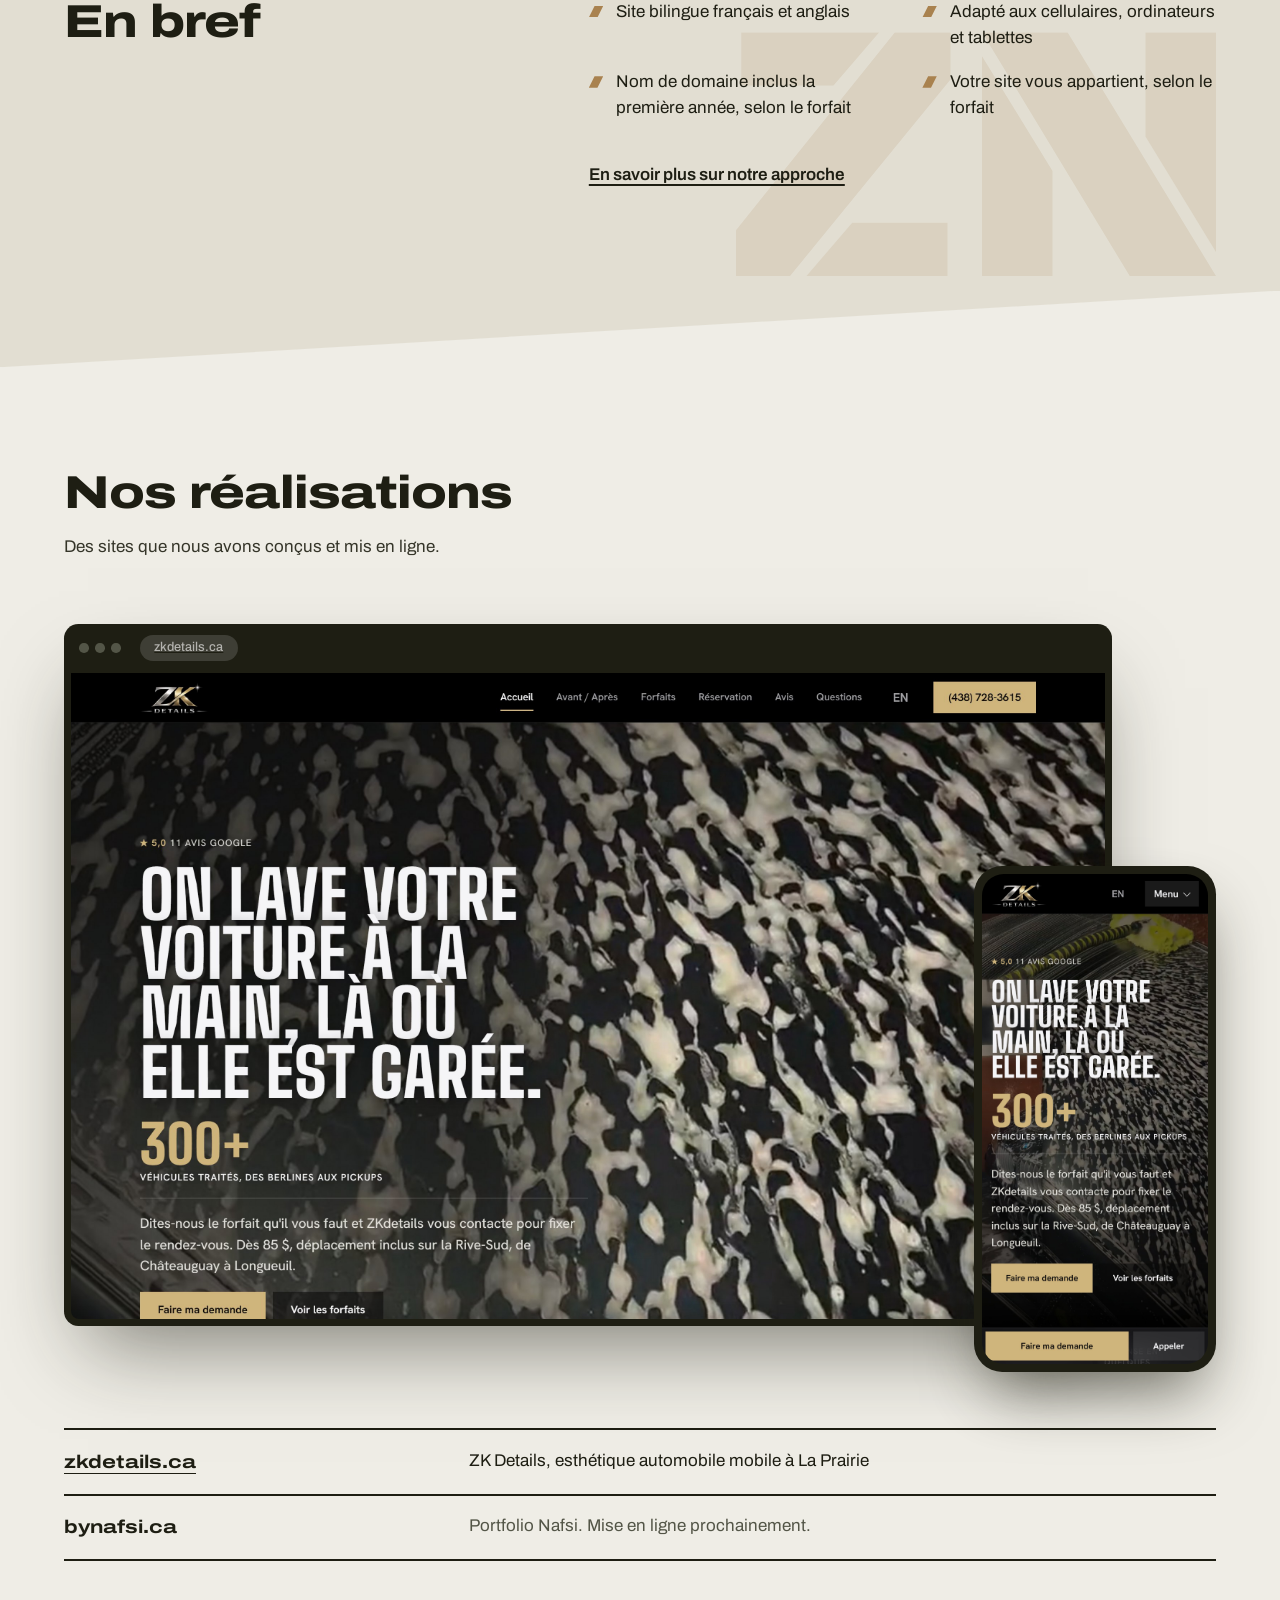
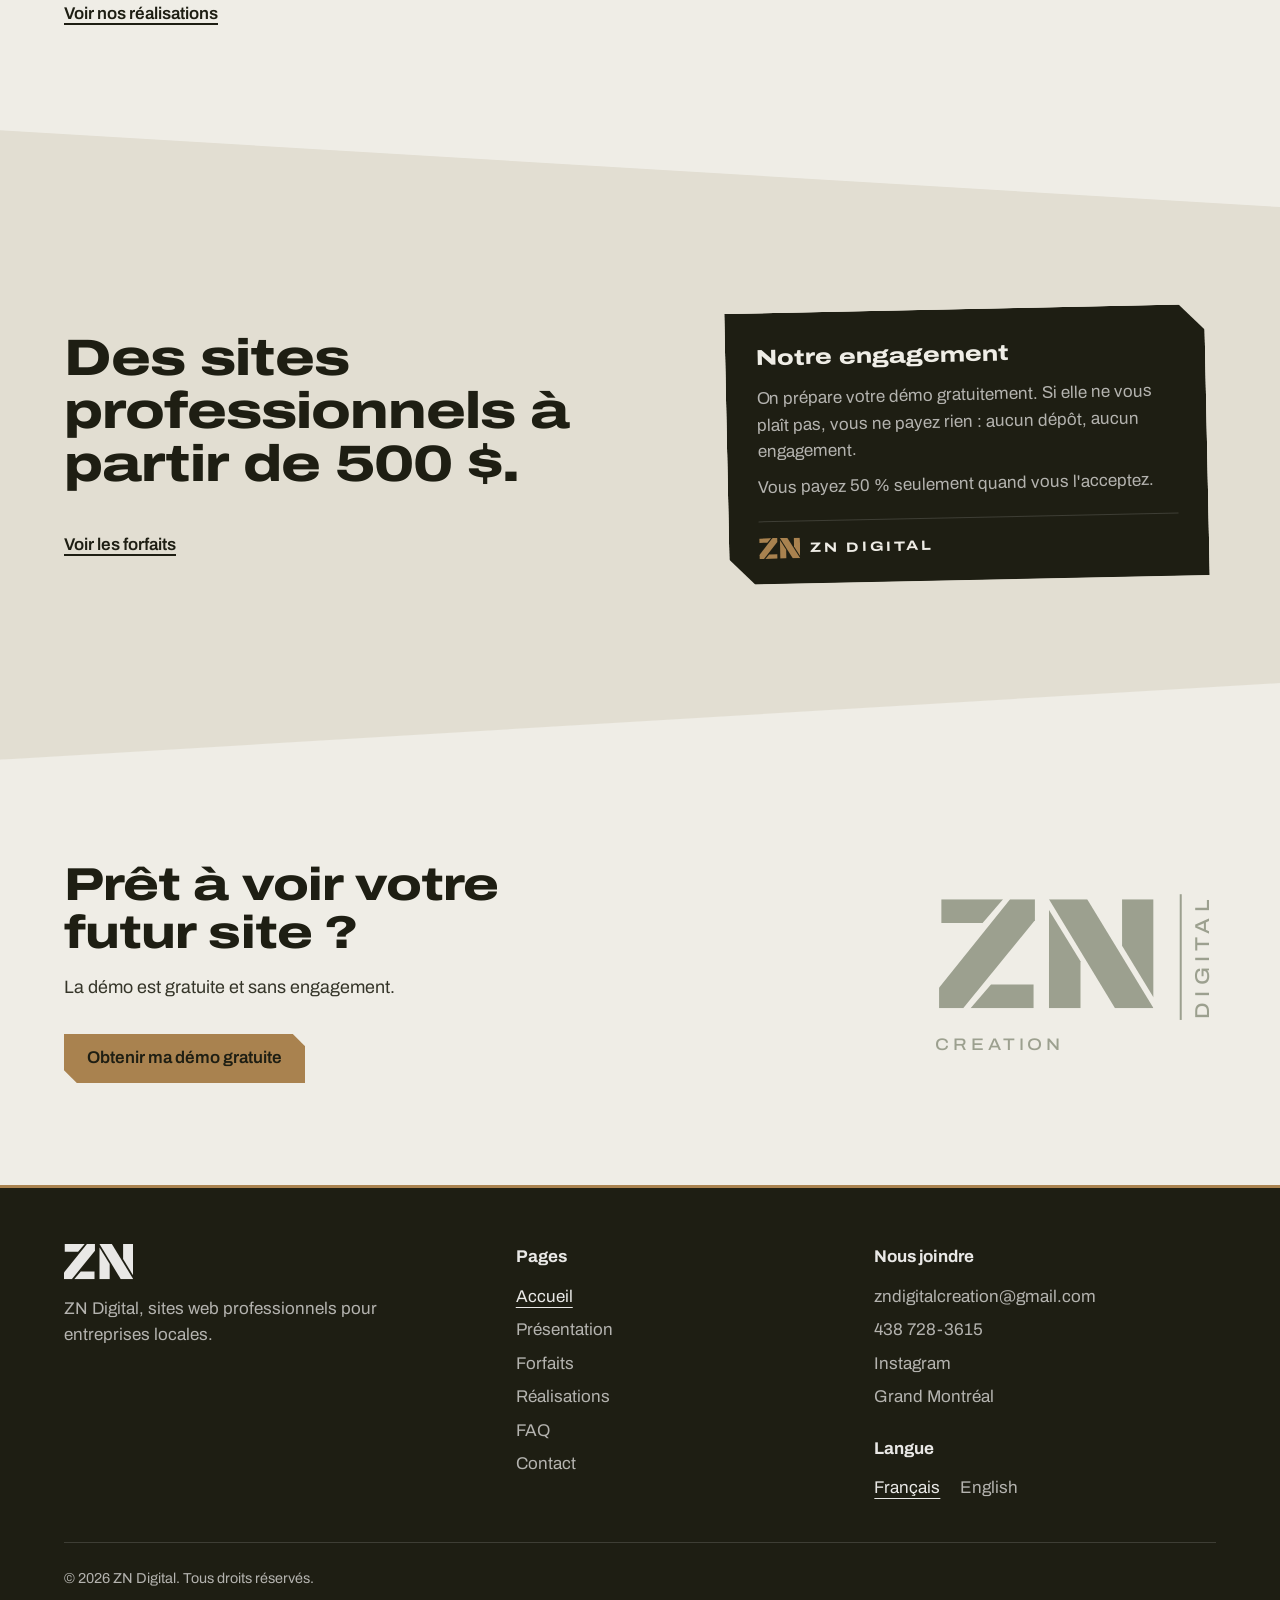
==== commit 8c3bdcc9: "Palette « Crème et bronze » : crème et beige en alternance, boutons et accents bronze Co-Authored-By" ====
--- a/index.html
+++ b/index.html
@@ -13,7 +13,7 @@
   <meta property="og:description" content="ZN Digital accompagne les PME de Montréal dans la création de sites web, le référencement SEO, le branding et les réseaux sociaux. Demandez une soumission.">
   <meta property="og:type" content="website">
   <meta property="og:locale" content="fr_CA">
-  <meta name="theme-color" content="#F6F4EF">
+  <meta name="theme-color" content="#EFEDE6">
   <link rel="icon" type="image/svg+xml" href="assets/favicon.svg">
   <link rel="preconnect" href="https://fonts.googleapis.com">
   <link rel="preconnect" href="https://fonts.gstatic.com" crossorigin>
@@ -117,7 +117,7 @@
       <p class="sr-only">Démo gratuite d'abord. Vous payez seulement si vous l'aimez. Site bilingue. Domaine à votre nom. Une vraie personne répond. Rive-Sud et Grand Montréal.</p>
     </section>
 
-    <section class="bloc olive bloc-os">
+    <section class="bloc bloc-os">
       <div class="contenant">
         <h2>Comment ça marche</h2>
         <ol class="etapes">
@@ -186,7 +186,7 @@
       </div>
     </section>
 
-    <section class="bloc olive bloc-os inverse">
+    <section class="bloc bloc-os inverse">
       <svg class="fragment" viewBox="0 0 640 325" aria-hidden="true"><use href="#zn"/></svg>
       <div class="contenant deux">
         <h2>En bref</h2>
--- a/styles.css
+++ b/styles.css
@@ -1036,3 +1036,42 @@
 }
 /* Le pied de page kaki se distingue d'une dernière section kaki par un filet vert */
 .pied { border-top: 3px solid var(--sauge); }
+
+/* =====================================================================
+   Palette « Crème et bronze » (remplace « Lin et kaki »)
+   Crème #EFEDE6 et beige #E2DED2 en alternance, bronze #A9824F pour les boutons
+   et les accents, kaki #1E1E13 pour le texte et quelques blocs, vert sauge pour le logo.
+   ===================================================================== */
+:root {
+  --clair: #EFEDE6;
+  --beige: #E2DED2;
+  --bronze: #A9824F;
+  --bronze-survol: #BE9863;
+  --olive: #1E1E13;
+  --olive-survol: #3A3B2E;
+}
+.bloc-os { background: var(--beige); }
+
+/* Boutons principaux en bronze, texte kaki */
+.bouton-encre { color: var(--encre); background-image: linear-gradient(115deg, var(--bronze-survol) 50%, var(--bronze) 50.1%); }
+
+/* Accents bronze */
+.bandeau { background: var(--bronze); color: var(--encre); }
+.bandeau span::after { background: var(--encre); }
+.ch-badge, .plan.recommande::before { background: var(--bronze); color: var(--encre); }
+.bloc-sauge .puces li::before, .bloc-os .puces li::before, .plan.recommande .puces li::before { background: var(--bronze); }
+.etapes li::after { background: var(--bronze); }
+.etapes li::before { color: color-mix(in srgb, var(--encre) calc(var(--f) * 100%), var(--bronze)); }
+.engagement-signature svg, .cmpf-zn svg, .avatar svg { fill: var(--bronze); }
+.cmpf-oui { background: color-mix(in srgb, var(--bronze) 16%, var(--clair)); }
+.cmpf-oui::before { background: var(--bronze); }
+.faq.conversation summary { background: var(--beige); }
+.faq.conversation summary:hover { background: color-mix(in srgb, var(--bronze) 22%, var(--beige)); }
+.note { background: var(--clair); border-left-color: var(--bronze); }
+.bloc-sauge .fragment { fill: color-mix(in srgb, var(--bronze) 12%, var(--clair)); }
+.bloc-os .fragment { fill: color-mix(in srgb, var(--bronze) 14%, var(--beige)); }
+.pied { border-top-color: var(--bronze); }
+.quiz { border-color: var(--bronze); }
+@media (max-width: 40rem) {
+  .barre-mobile .bouton-os { background-image: linear-gradient(115deg, var(--bronze) 50%, var(--beige) 50.1%); }
+}
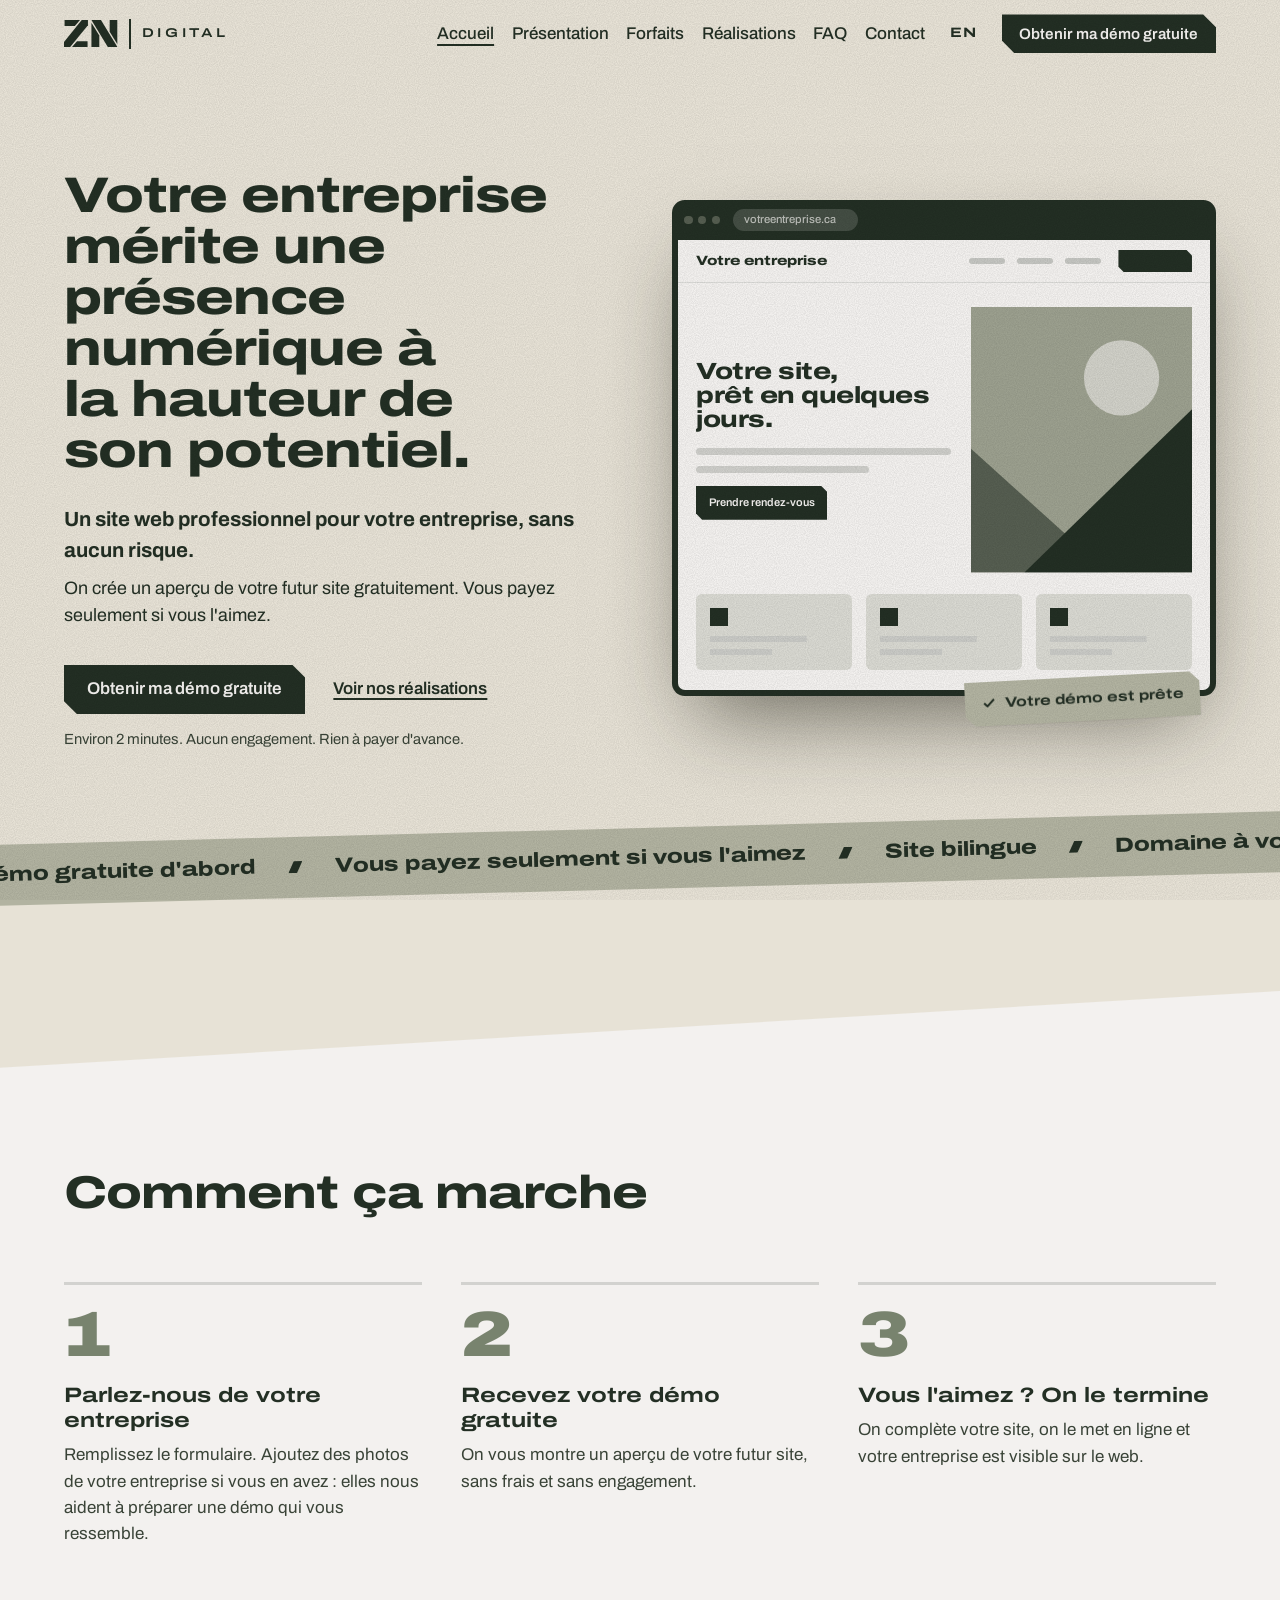
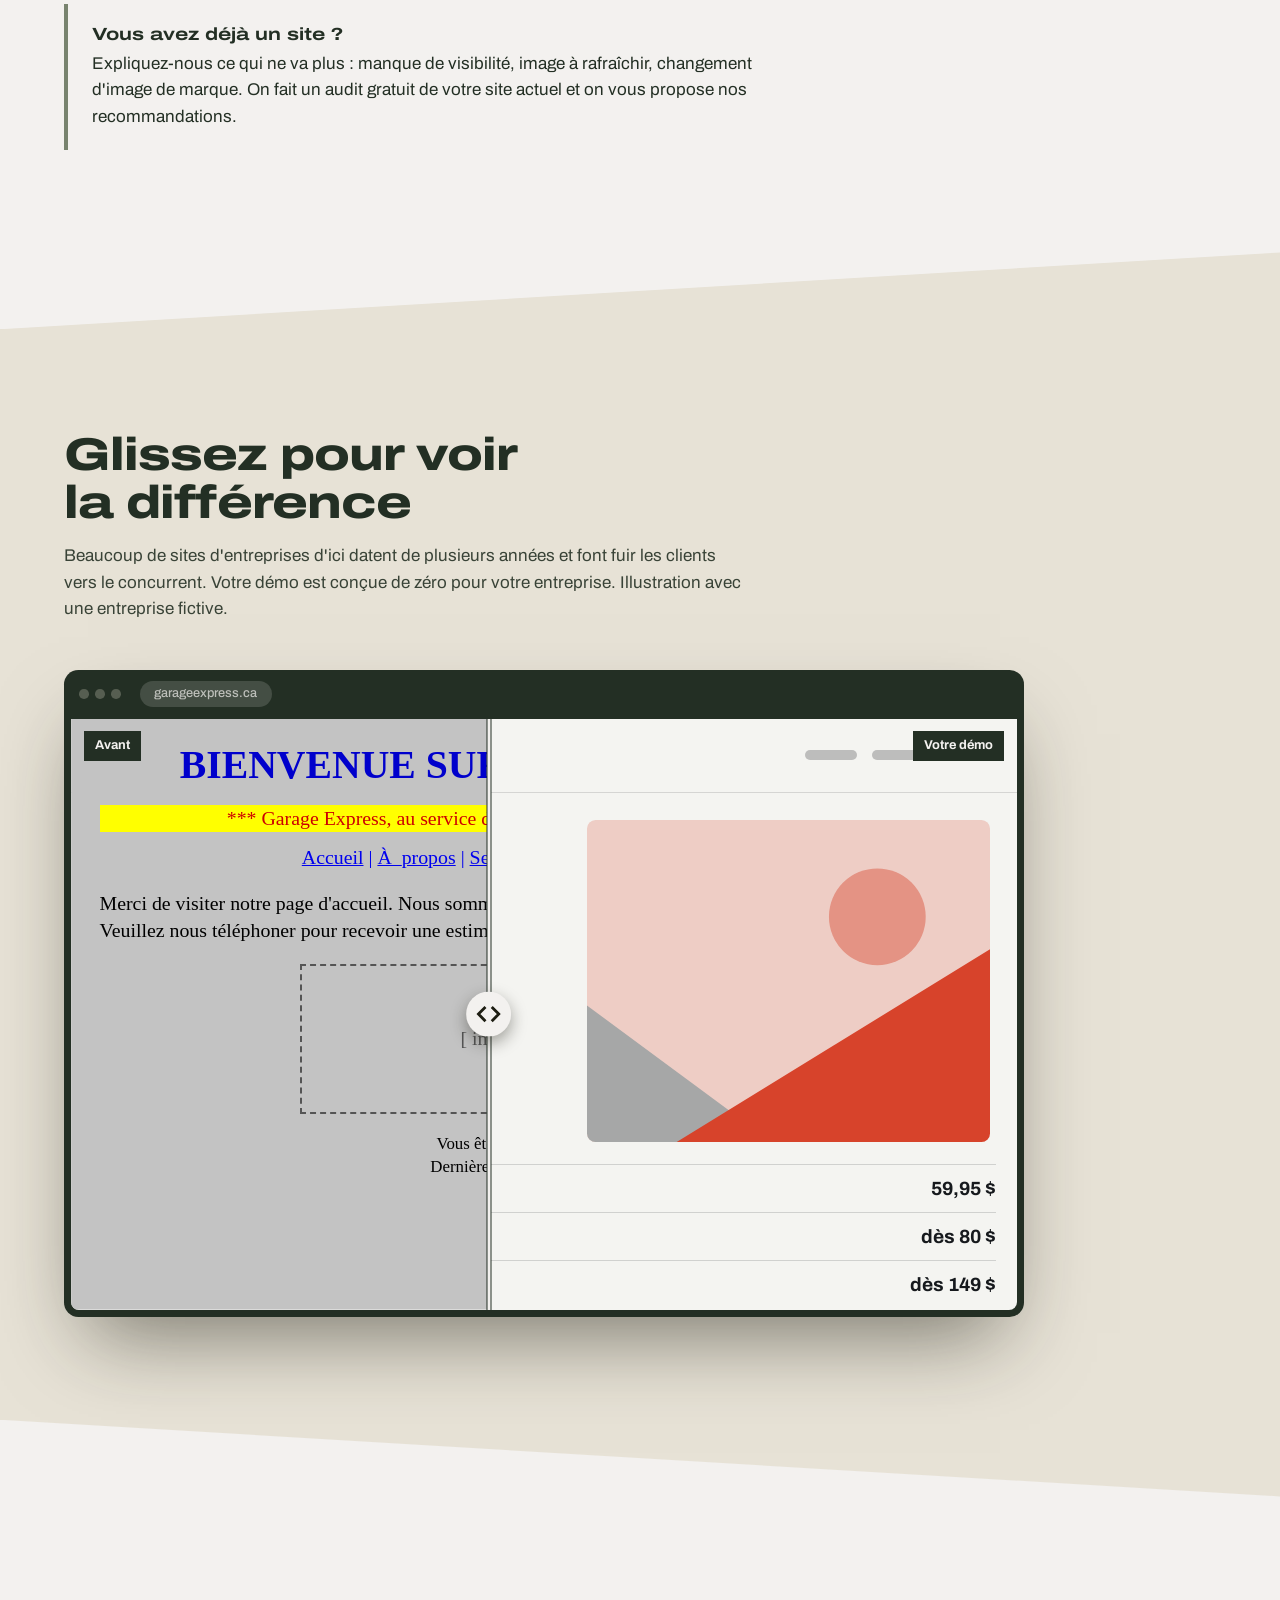
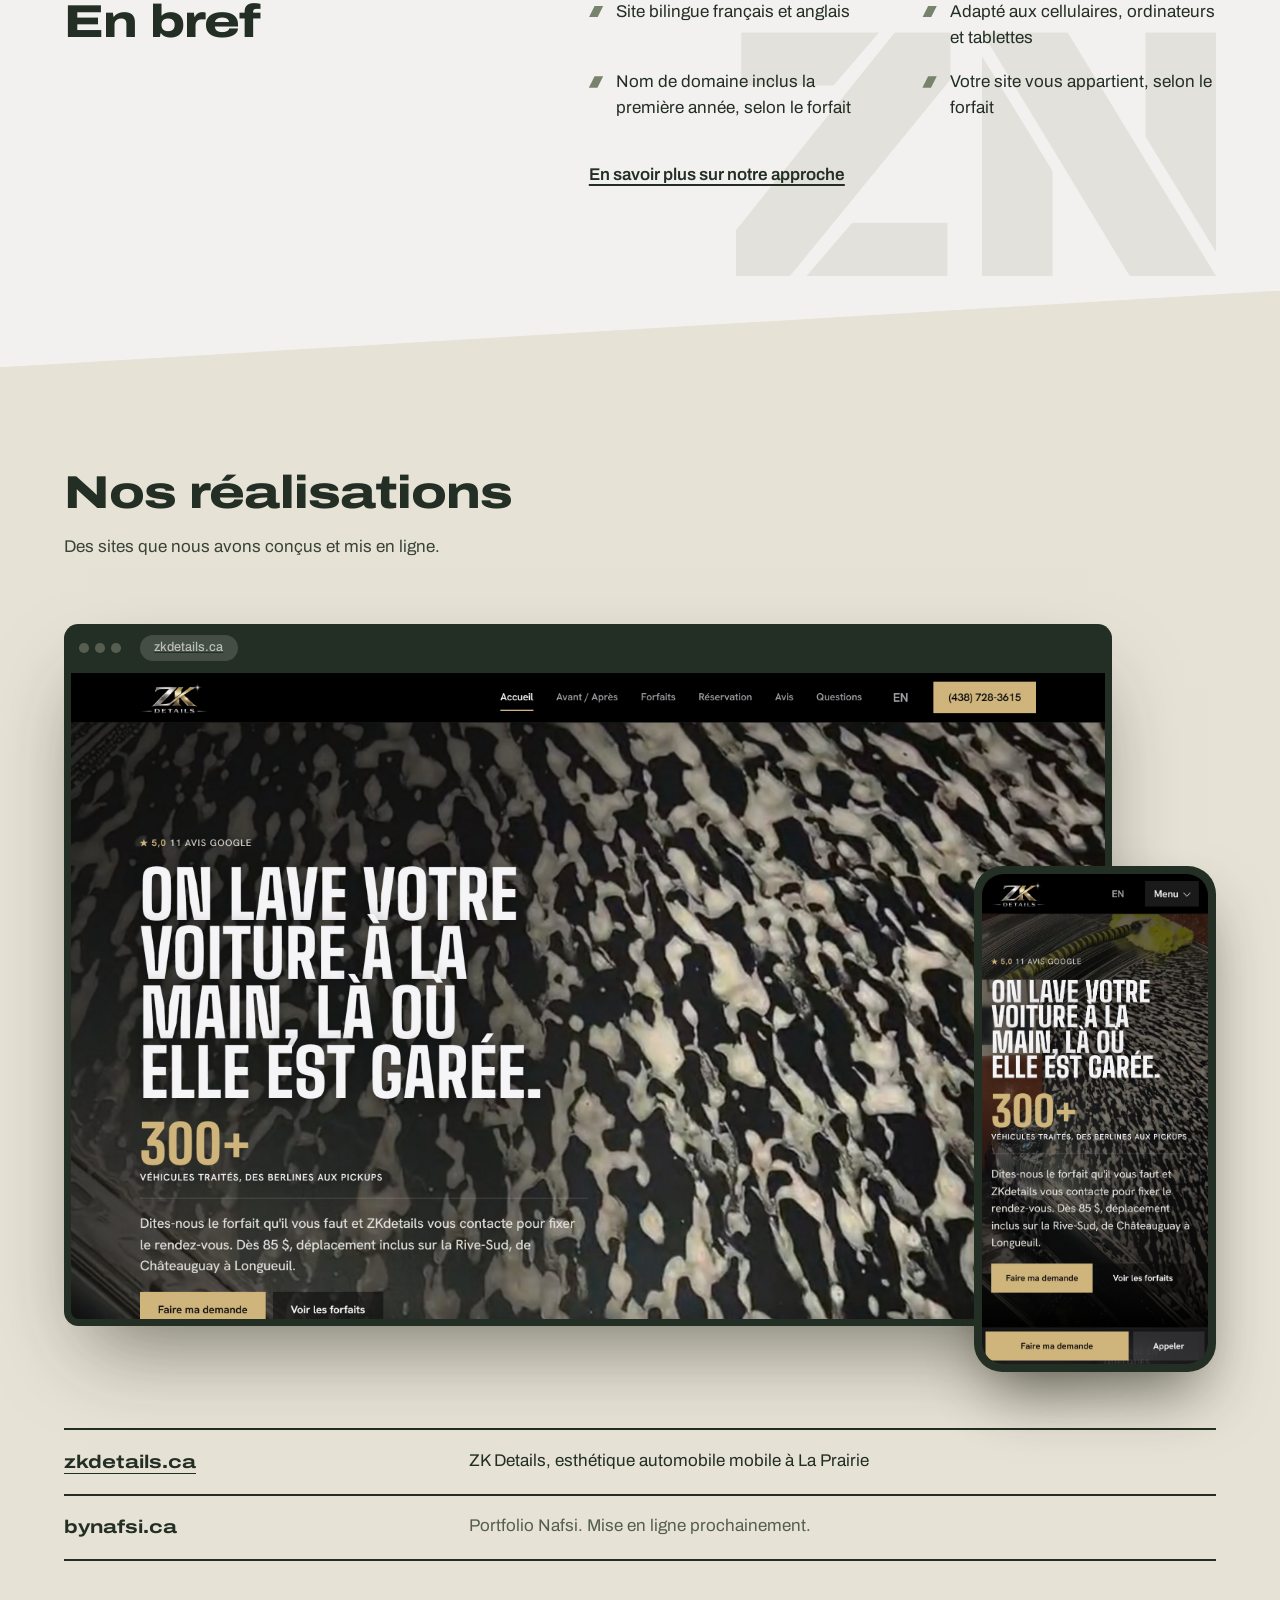
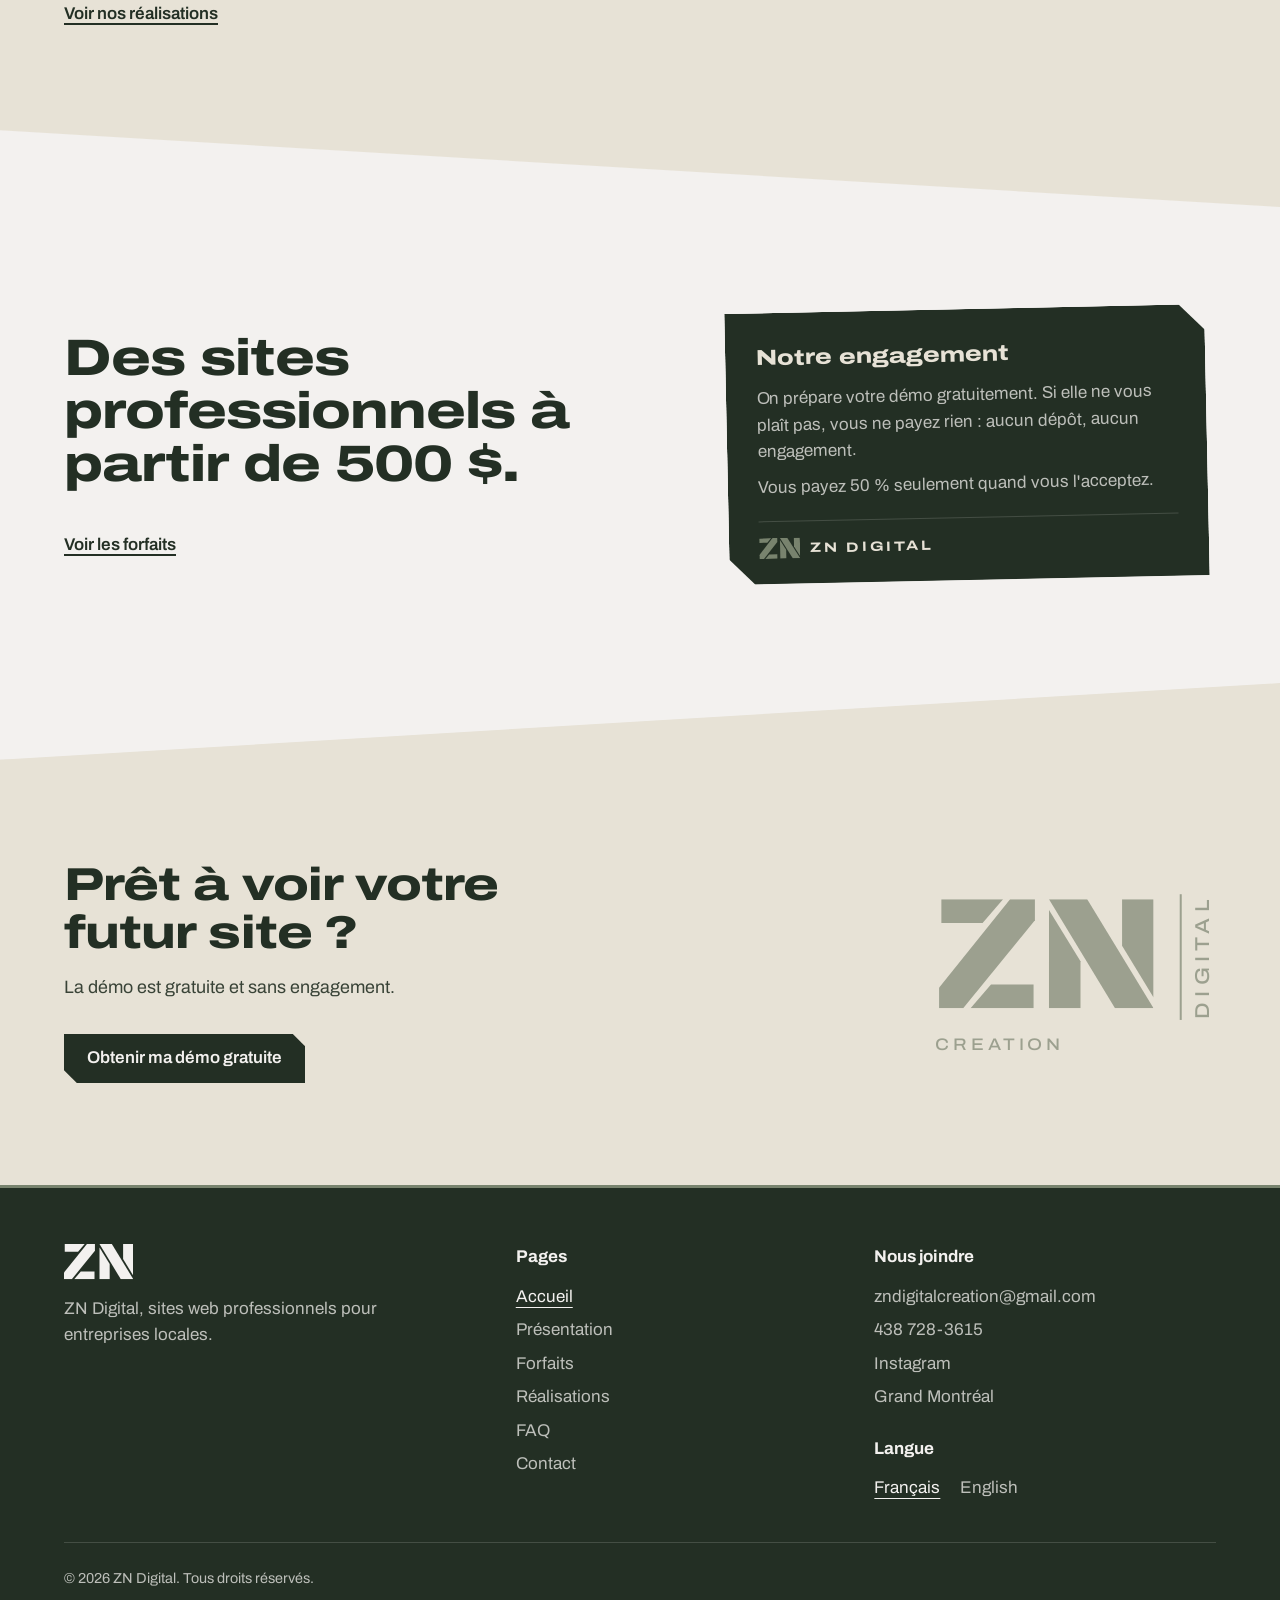
==== commit 445fa2c6: "Palette tirée de l'image de référence : lin, blanc chaud, sauge et vert forêt Co-Authored-By: Claude" ====
--- a/index.html
+++ b/index.html
@@ -13,7 +13,7 @@
   <meta property="og:description" content="ZN Digital accompagne les PME de Montréal dans la création de sites web, le référencement SEO, le branding et les réseaux sociaux. Demandez une soumission.">
   <meta property="og:type" content="website">
   <meta property="og:locale" content="fr_CA">
-  <meta name="theme-color" content="#EFEDE6">
+  <meta name="theme-color" content="#E7E2D6">
   <link rel="icon" type="image/svg+xml" href="assets/favicon.svg">
   <link rel="preconnect" href="https://fonts.googleapis.com">
   <link rel="preconnect" href="https://fonts.gstatic.com" crossorigin>
--- a/styles.css
+++ b/styles.css
@@ -1075,3 +1075,41 @@
 @media (max-width: 40rem) {
   .barre-mobile .bouton-os { background-image: linear-gradient(115deg, var(--bronze) 50%, var(--beige) 50.1%); }
 }
+
+/* =====================================================================
+   Palette tirée de l'image de référence (remplace « Crème et bronze »)
+   Lin #E7E2D6 et blanc chaud #F3F1EF en alternance, sauge clair #B2B3A1,
+   sauge moyen #78836E pour les accents, vert forêt #232F24 pour le texte,
+   les boutons et le pied de page. Le logo garde son vert #9CA08F.
+   ===================================================================== */
+:root {
+  --clair: #E7E2D6;
+  --os: #F3F1EF;
+  --beige: #F3F1EF;
+  --encre: #232F24;
+  --olive: #232F24;
+  --olive-survol: #3A4A3B;
+  --sauge-clair: #B2B3A1;
+  --bronze: #78836E;
+  --bronze-survol: #8A9580;
+}
+body, .entete, .bloc-sauge { background: var(--clair); }
+.bloc-os { background: var(--os); }
+@media (max-width: 66rem) { .nav { background: var(--clair); } }
+@media (max-width: 40rem) { .barre-mobile { background: var(--clair); } }
+
+/* Boutons vert forêt, balayage sauge au survol */
+.bouton-encre { color: var(--os); background-image: linear-gradient(115deg, var(--bronze) 50%, var(--encre) 50.1%); }
+
+/* Accents sauge */
+.bandeau { background: var(--sauge-clair); color: var(--encre); }
+.ch-badge, .plan.recommande::before { background: var(--sauge-clair); color: var(--encre); }
+.faq.conversation summary { background: var(--os); }
+.faq.conversation summary:hover { background: color-mix(in srgb, var(--sauge-clair) 45%, var(--os)); }
+.cmpf-oui { background: color-mix(in srgb, var(--sauge-clair) 35%, var(--os)); }
+.note { background: var(--os); }
+.bloc-sauge .fragment { fill: color-mix(in srgb, var(--sauge-clair) 30%, var(--clair)); }
+.bloc-os .fragment { fill: color-mix(in srgb, var(--sauge-clair) 26%, var(--os)); }
+@media (max-width: 40rem) {
+  .barre-mobile .bouton-os { background-image: linear-gradient(115deg, var(--sauge-clair) 50%, var(--os) 50.1%); }
+}
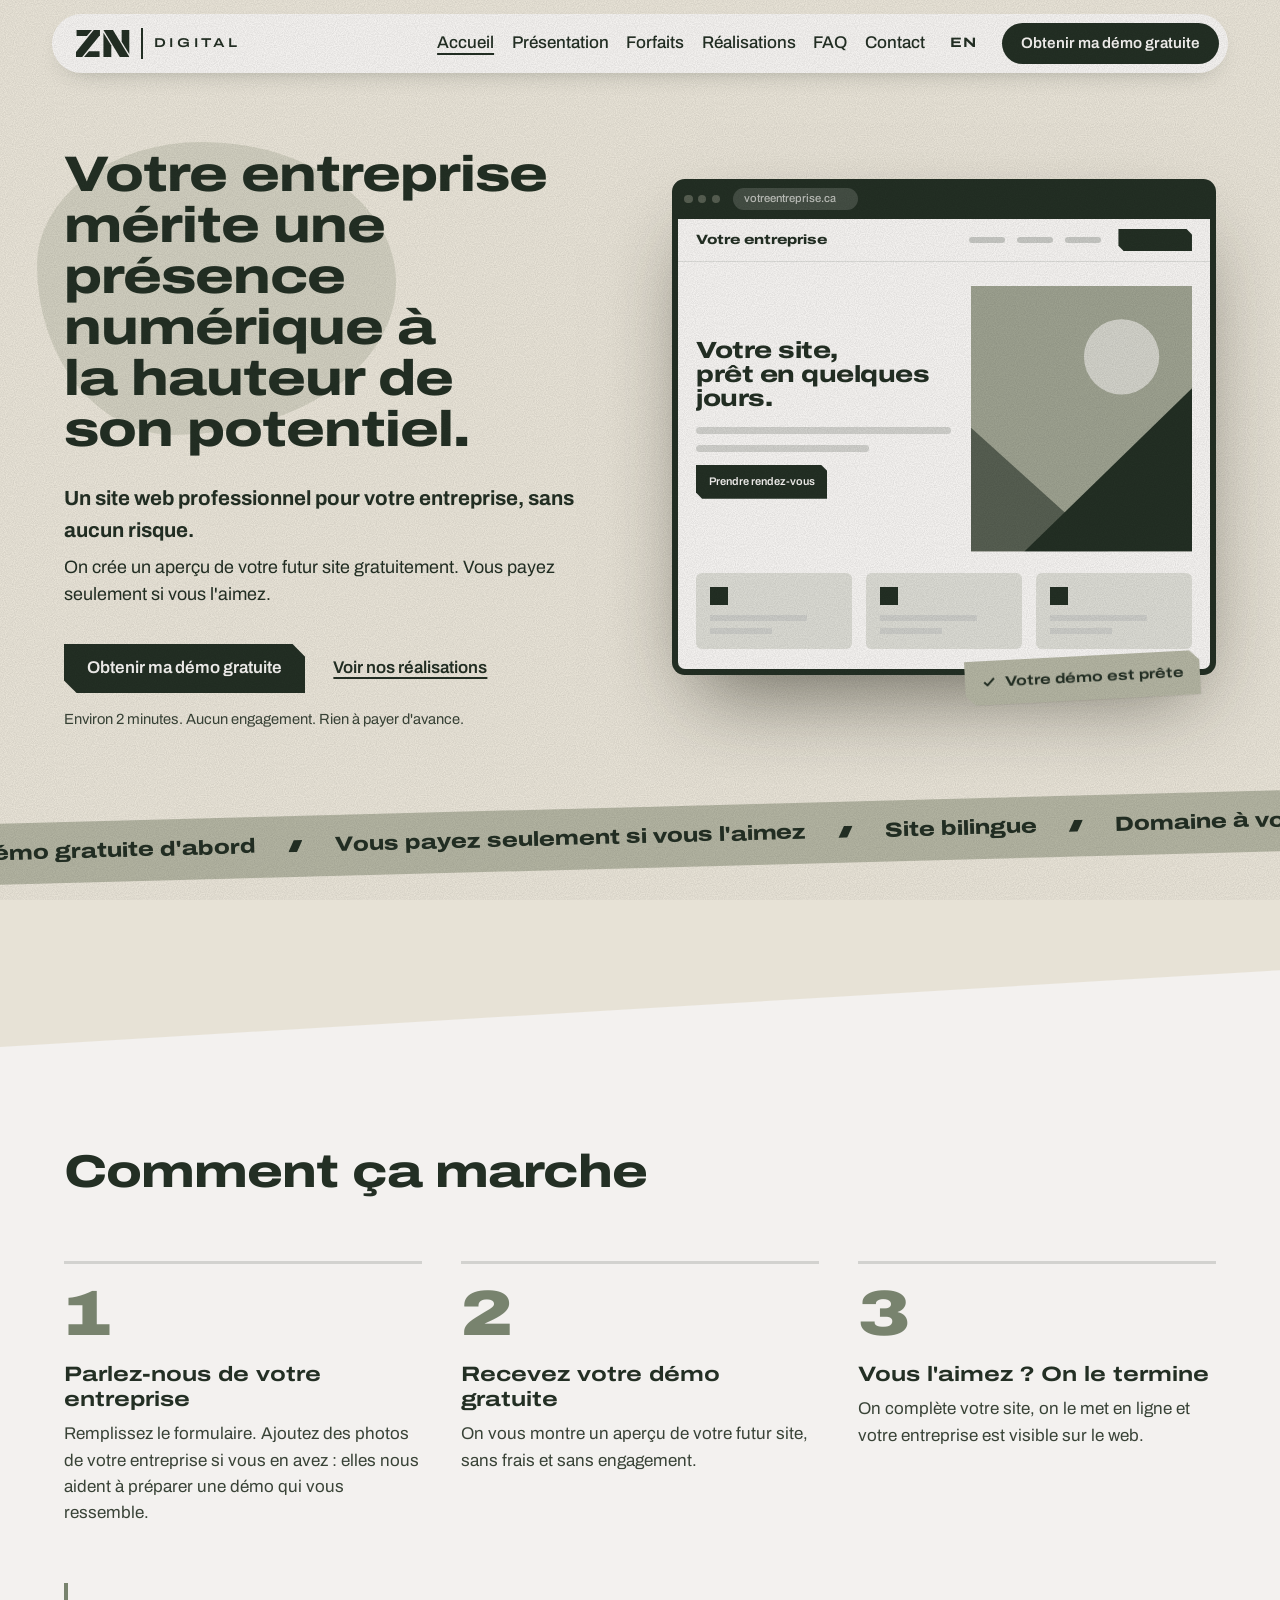
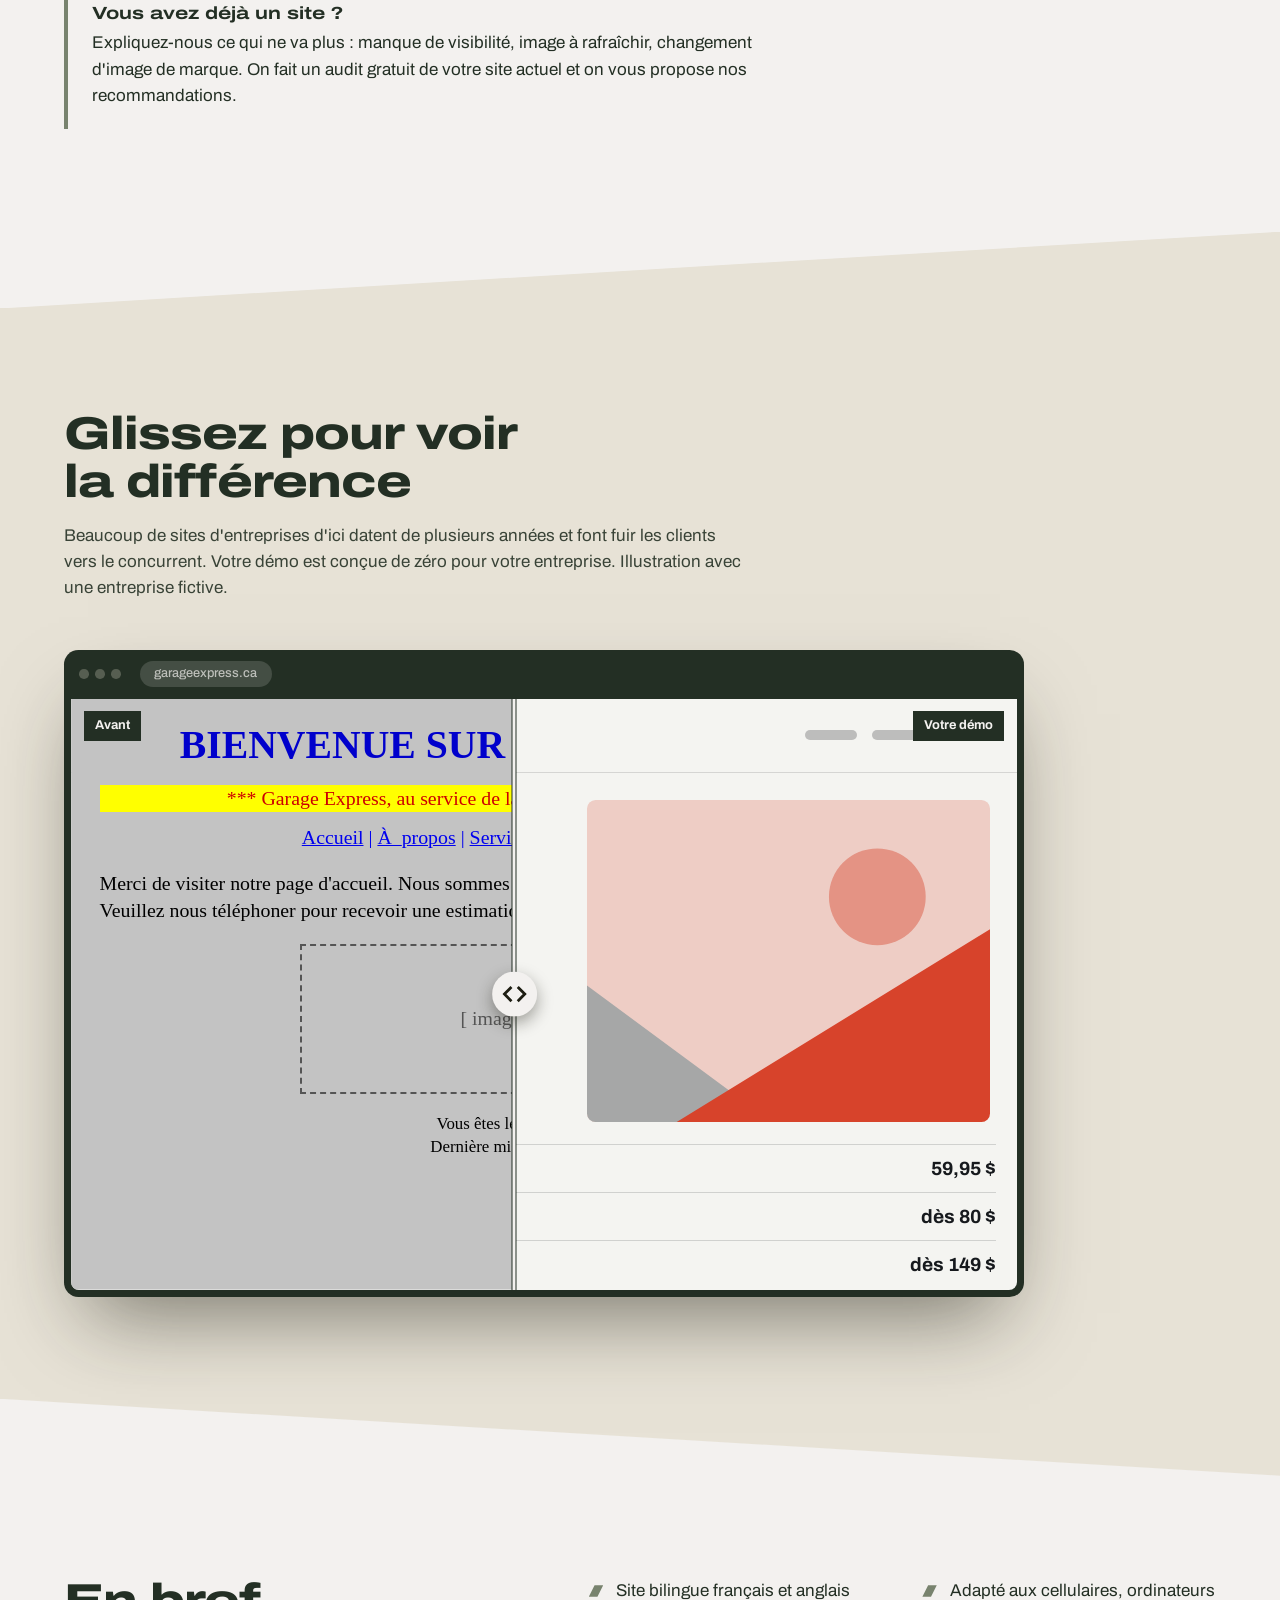
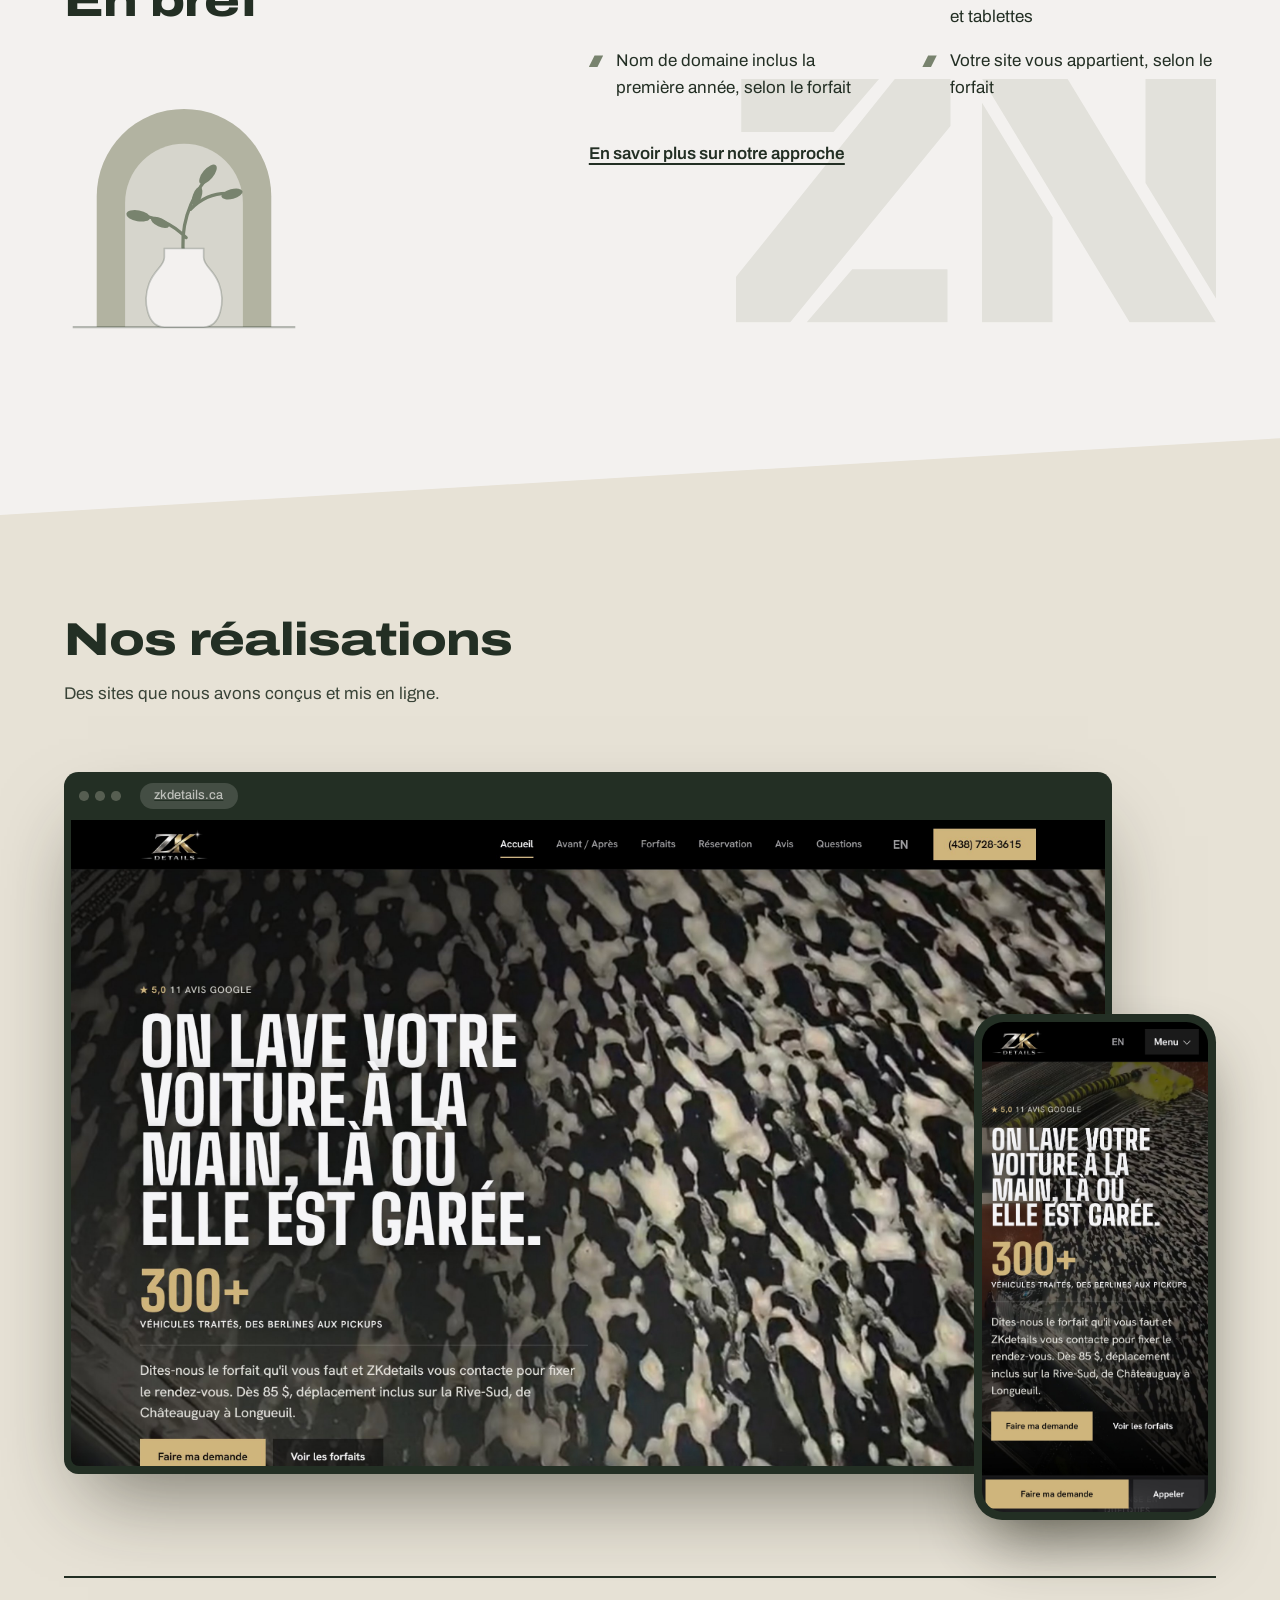
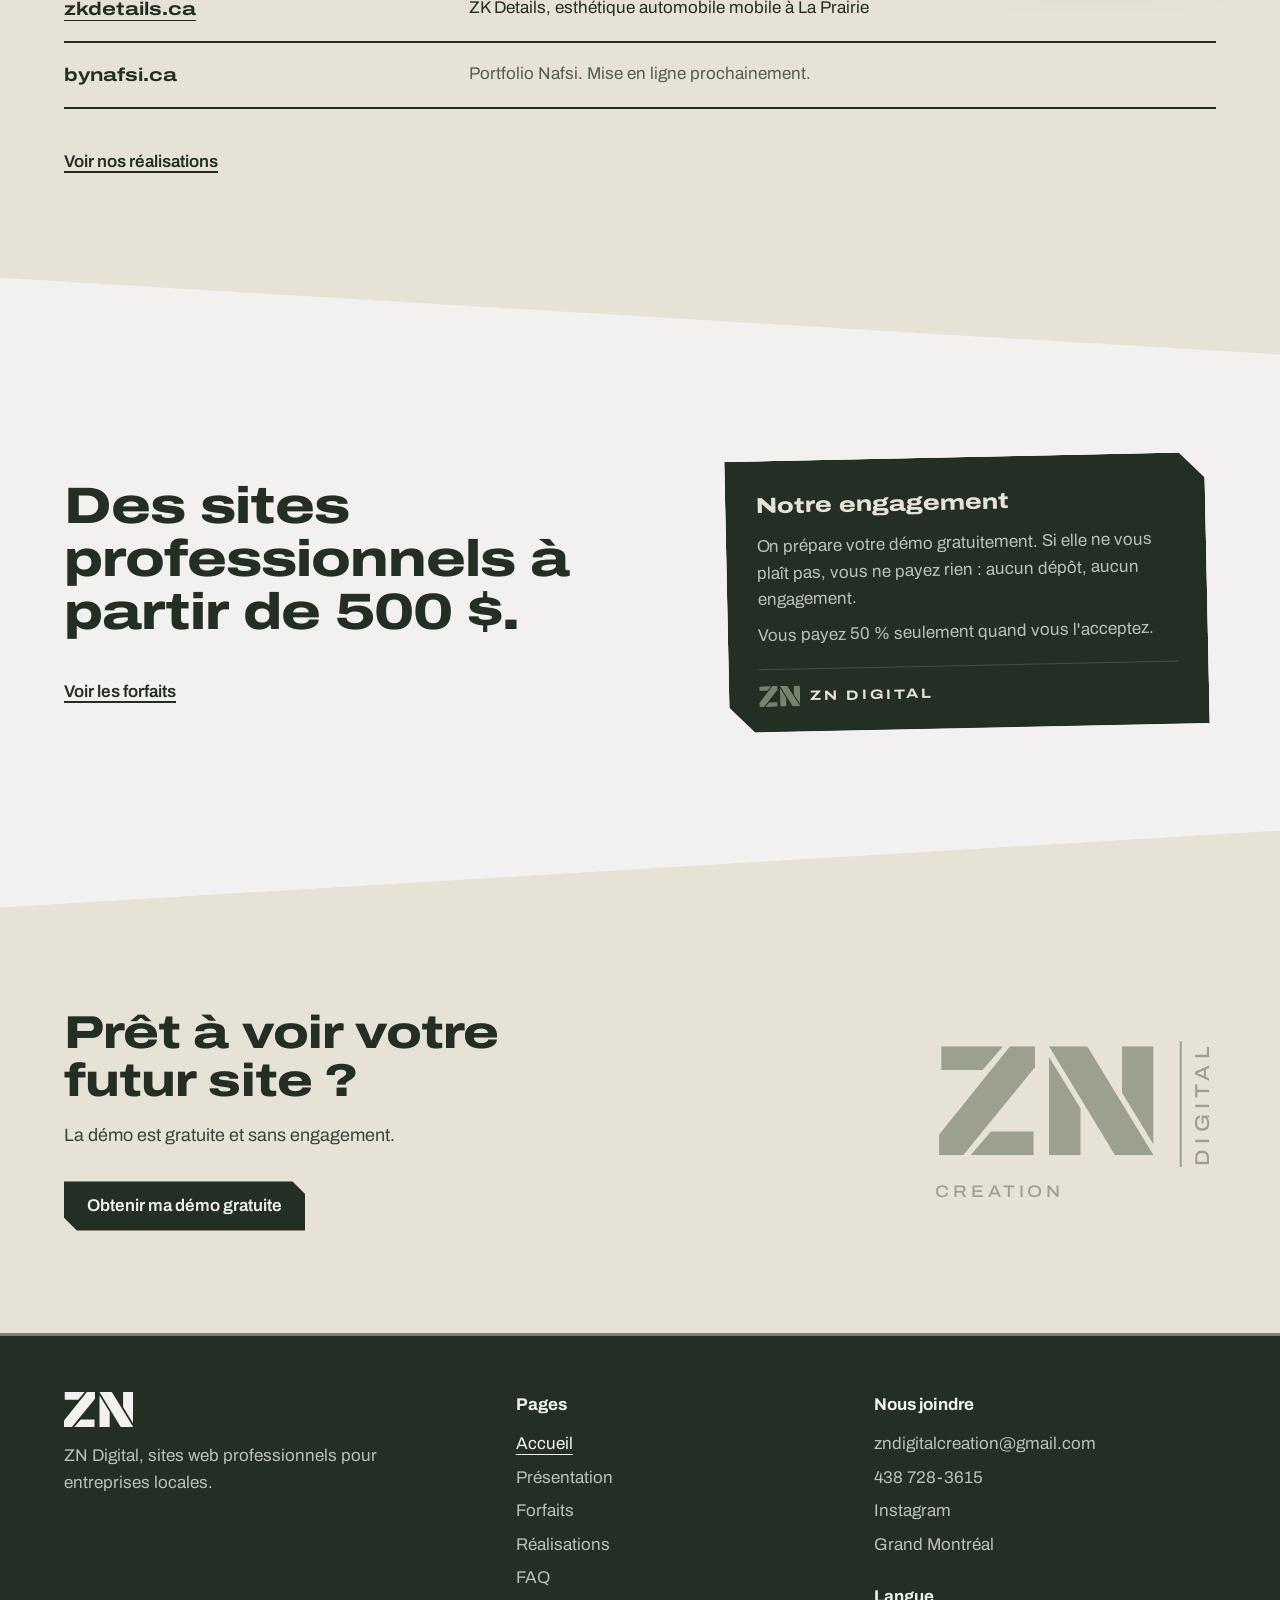
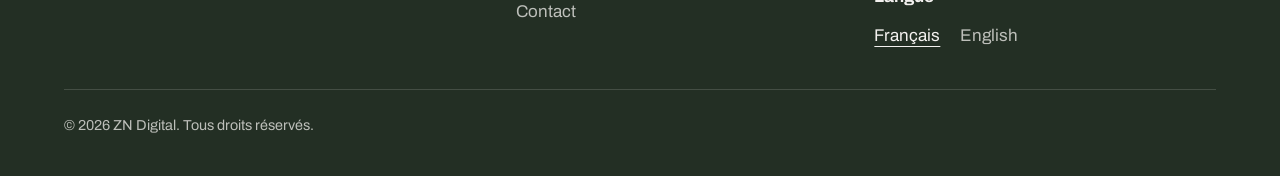
==== commit d4d044d1: "Visuels sans photos : formes organiques, illustrations en code, icônes au trait, menu flottant - For" ====
--- a/index.html
+++ b/index.html
@@ -33,7 +33,7 @@
   }
   </script>
 </head>
-<body>
+<body data-page="index">
   <a class="skip" href="#contenu">Aller au contenu</a>
 
   <svg width="0" height="0" class="defs" aria-hidden="true">
@@ -190,6 +190,18 @@
       <svg class="fragment" viewBox="0 0 640 325" aria-hidden="true"><use href="#zn"/></svg>
       <div class="contenant deux">
         <h2>En bref</h2>
+        <div class="illus"><svg viewBox="0 0 220 240" aria-hidden="true">
+      <path class="il-arche" d="M30 232V112a80 80 0 0 1 160 0v120z"/>
+      <path class="il-interieur" d="M56 232V118a54 54 0 0 1 108 0v114z"/>
+      <path class="il-sol" d="M8 232h204"/>
+      <path class="il-tige" d="M110 168c-4-26 4-52 22-74M112 150c-14-14-30-20-46-20M116 124c12-12 26-16 40-14"/>
+      <ellipse class="il-feuille" cx="132" cy="92" rx="11" ry="5" transform="rotate(-50 132 92)"/>
+      <ellipse class="il-feuille" cx="68" cy="130" rx="11" ry="5" transform="rotate(10 68 130)"/>
+      <ellipse class="il-feuille" cx="154" cy="110" rx="10" ry="4.5" transform="rotate(-15 154 110)"/>
+      <ellipse class="il-feuille" cx="122" cy="112" rx="9" ry="4" transform="rotate(-70 122 112)"/>
+      <ellipse class="il-feuille" cx="88" cy="136" rx="9" ry="4" transform="rotate(25 88 136)"/>
+      <path class="il-vase" d="M92 232c-16 0-20-24-14-40 5-13 14-16 14-24v-8h36v8c0 8 9 11 14 24 6 16 2 40-14 40z"/>
+    </svg></div>
         <div>
           <ul class="puces">
             <li>Site bilingue français et anglais</li>
--- a/styles.css
+++ b/styles.css
@@ -1113,3 +1113,87 @@
 @media (max-width: 40rem) {
   .barre-mobile .bouton-os { background-image: linear-gradient(115deg, var(--sauge-clair) 50%, var(--os) 50.1%); }
 }
+
+/* =====================================================================
+   Visuels sans photos
+   ===================================================================== */
+
+/* 1. Formes organiques derrière les grands titres (forme différente par page) */
+.hero h1, .tete h1 { position: relative; isolation: isolate; }
+.hero h1::before, .tete h1::before {
+  content: ""; position: absolute; z-index: -1;
+  left: -.55em; top: -.35em; width: 78%; height: 130%;
+  background: color-mix(in srgb, var(--sauge-clair) 62%, transparent);
+  border-radius: 58% 42% 63% 37% / 52% 61% 39% 48%;
+}
+[data-page="presentation"] .tete h1::before { width: 62%; border-radius: 42% 58% 38% 62% / 62% 38% 58% 42%; }
+[data-page="forfaits"] .tete h1::before { width: 92%; left: -.4em; border-radius: 63% 37% 52% 48% / 45% 55% 45% 55%; }
+[data-page="portfolio"] .tete h1::before { width: 90%; border-radius: 50% 50% 35% 65% / 60% 45% 55% 40%; }
+[data-page="faq"] .tete h1::before { width: 55%; border-radius: 38% 62% 60% 40% / 50% 58% 42% 50%; }
+[data-page="contact"] .tete h1::before { width: 70%; left: -.3em; border-radius: 60% 40% 45% 55% / 40% 60% 40% 60%; }
+
+/* 2. Illustrations dessinées en code */
+.illus svg { display: block; width: 100%; height: auto; }
+.il-arche { fill: var(--sauge-clair); }
+.il-interieur { fill: color-mix(in srgb, var(--sauge-clair) 45%, var(--os)); }
+.il-sol { fill: none; stroke: color-mix(in srgb, var(--encre) 30%, transparent); stroke-width: 2; }
+.il-tige { fill: none; stroke: var(--bronze); stroke-width: 3; stroke-linecap: round; }
+.il-feuille { fill: var(--bronze); }
+.il-feuille.clair { fill: color-mix(in srgb, var(--bronze) 55%, var(--os)); }
+.il-vase { fill: var(--os); stroke: color-mix(in srgb, var(--encre) 22%, transparent); stroke-width: 1.5; }
+.il-soleil { fill: color-mix(in srgb, var(--bronze) 40%, var(--os)); }
+
+/* Dans les mises en page à deux colonnes : sous le titre, à gauche */
+.deux:has(> .illus) { grid-template-areas: "titre contenu" "illus contenu"; }
+.deux:has(> .illus) > h2 { grid-area: titre; }
+.deux:has(> .illus) > .illus { grid-area: illus; width: min(15rem, 80%); margin-top: 1rem; }
+.deux:has(> .illus) > :not(h2):not(.illus) { grid-area: contenu; }
+
+/* FAQ : illustration à côté de la conversation */
+.contenant:has(> .illus-cote) {
+  display: grid; grid-template-columns: minmax(0, 1fr) minmax(0, 17rem);
+  gap: 3rem clamp(2rem, 5vw, 5rem); align-items: start;
+}
+.contenant:has(> .illus-cote) > .faq { grid-column: 1; grid-row: 1; }
+.illus-cote { grid-column: 2; grid-row: 1; position: sticky; top: 8rem; }
+
+/* 3. Icônes au trait */
+.icone {
+  display: grid; place-items: center; width: 2.9rem; height: 2.9rem; margin-bottom: .9rem;
+  border-radius: 50%; background: color-mix(in srgb, var(--sauge-clair) 45%, var(--os)); color: var(--encre);
+}
+.icone svg { width: 1.45rem; height: 1.45rem; fill: none; stroke: currentColor; stroke-width: 1.6; stroke-linecap: round; stroke-linejoin: round; }
+.raisons li { padding-top: 1.3rem; }
+.secteurs > li > .icone { margin: 1.4rem 0 -.5rem; }
+
+/* 4. Menu flottant en pilule */
+.entete {
+  top: .9rem; width: min(78rem, calc(100% - 2 * var(--marge) + 1.5rem));
+  margin: .9rem auto 0; padding: .55rem .55rem .55rem 1.5rem;
+  background: var(--os); border-radius: 999px;
+  box-shadow: 0 .6rem 1.6rem -1rem rgba(35, 47, 36, .45);
+}
+.entete.defilee { box-shadow: 0 1rem 2rem -1rem rgba(35, 47, 36, .6); }
+.entete-cta { clip-path: none; border-radius: 999px; padding: .7rem 1.2rem; }
+.menu-bouton { border-radius: 999px; }
+.hero { padding-top: clamp(2.5rem, 6vw, 5rem); }
+.tete { padding-top: clamp(2.5rem, 6vw, 5rem); }
+@media (max-width: 66rem) {
+  .nav {
+    top: calc(100% + .5rem); background: var(--os); border-top: 0;
+    border-radius: 1.4rem; padding: .5rem 1.5rem 1.5rem;
+    box-shadow: 0 1.2rem 2rem -1rem rgba(35, 47, 36, .5);
+  }
+}
+@media (max-width: 40rem) {
+  .entete { width: calc(100% - 1.5rem); padding-left: 1.1rem; }
+}
+
+@media (max-width: 60rem) {
+  .deux:has(> .illus) { grid-template-areas: "titre" "contenu"; }
+  .deux:has(> .illus) > .illus, .illus-cote { display: none; }
+  .contenant:has(> .illus-cote) { grid-template-columns: 1fr; }
+}
+/* Forme derrière les titres : plus douce, sans déborder sur le texte suivant */
+.hero h1::before, .tete h1::before { background: color-mix(in srgb, var(--sauge-clair) 45%, transparent); height: 112%; top: -.25em; }
+.hero h1::before { width: 66%; height: 96%; top: -.15em; border-radius: 46% 54% 62% 38% / 42% 48% 52% 58%; }
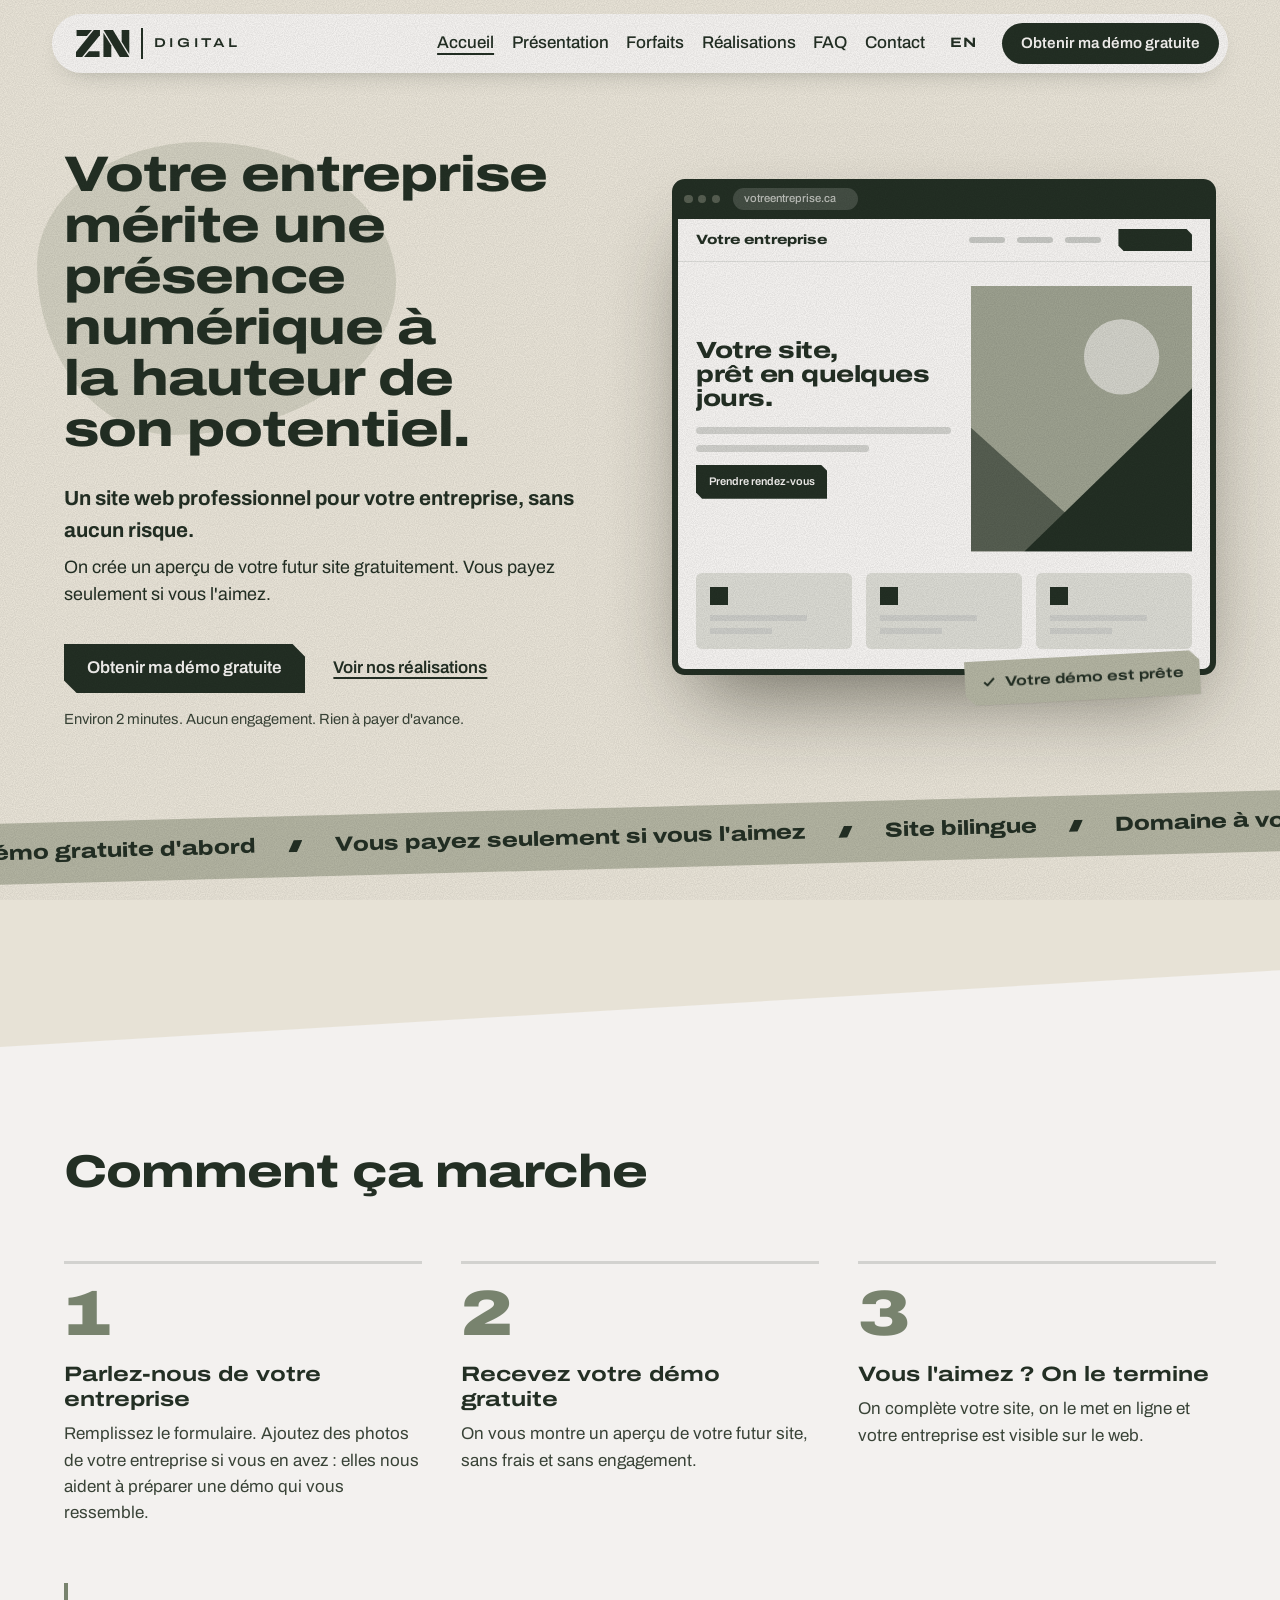
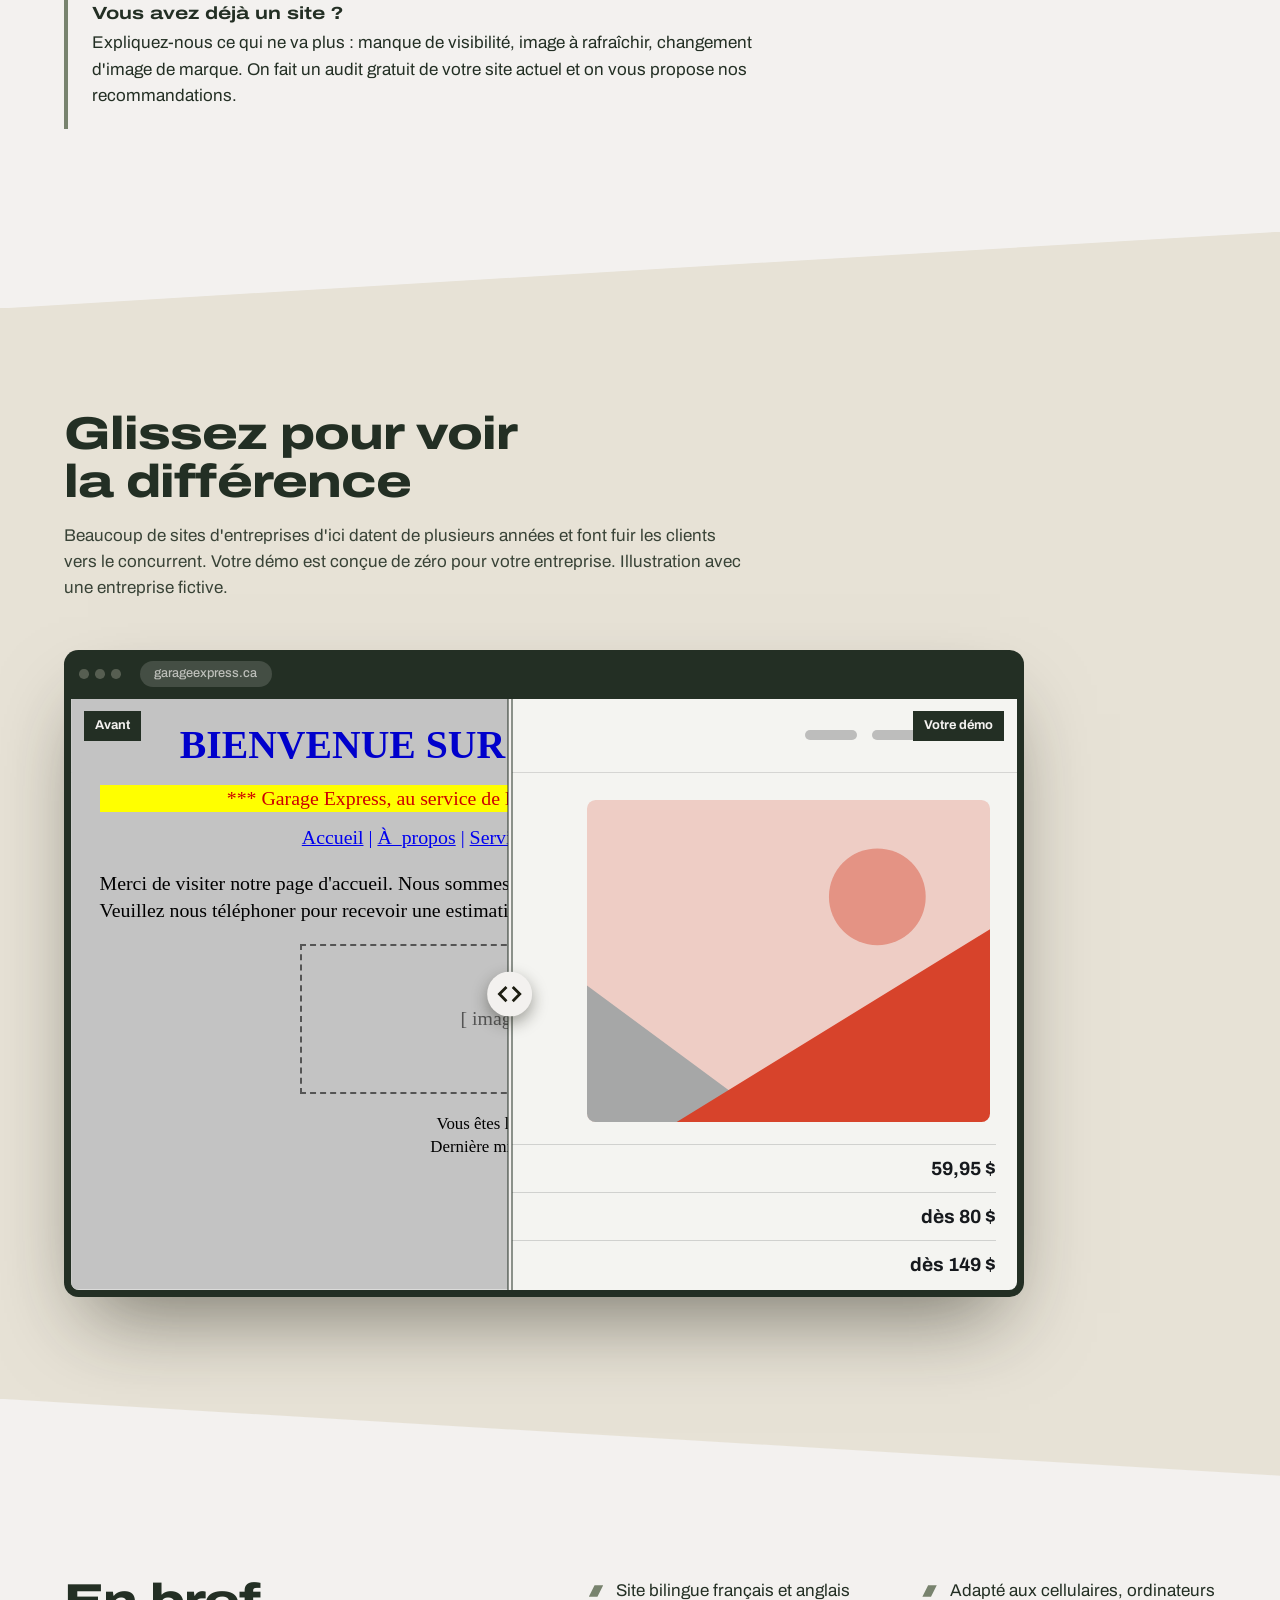
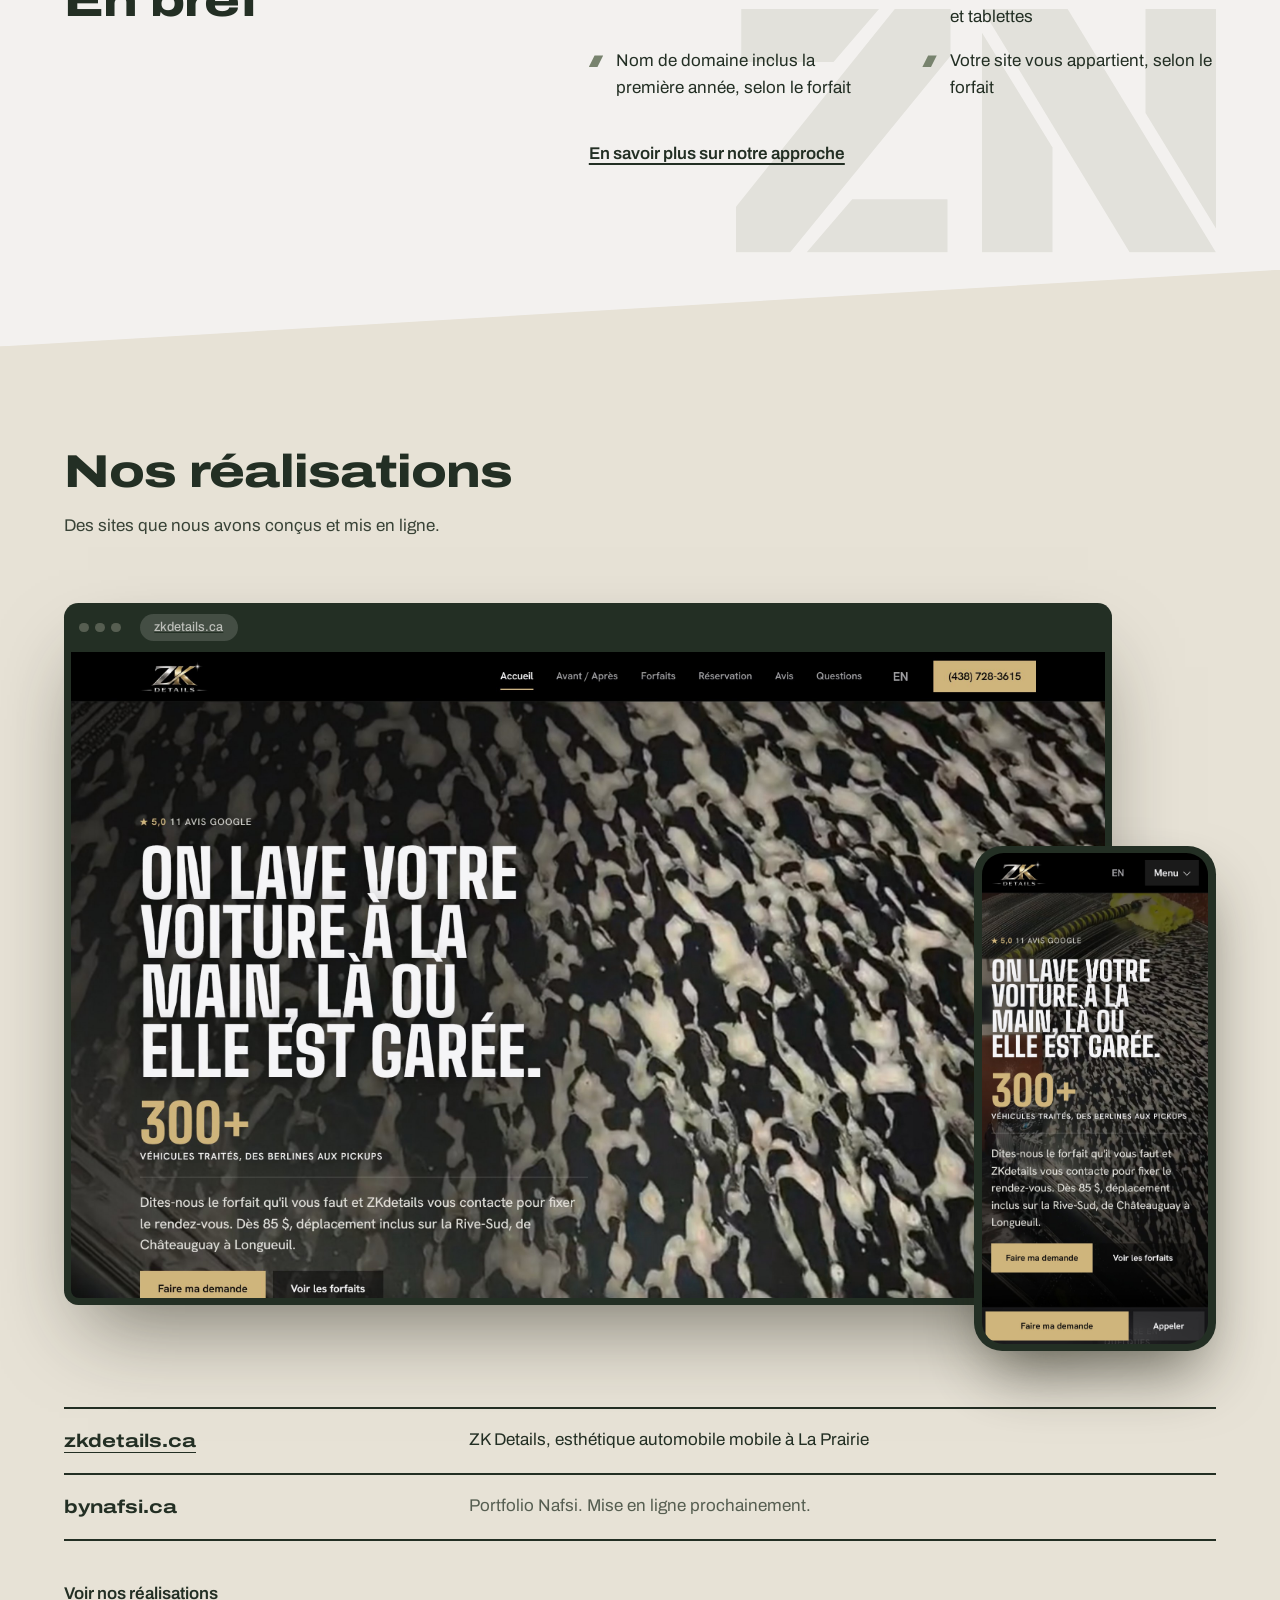
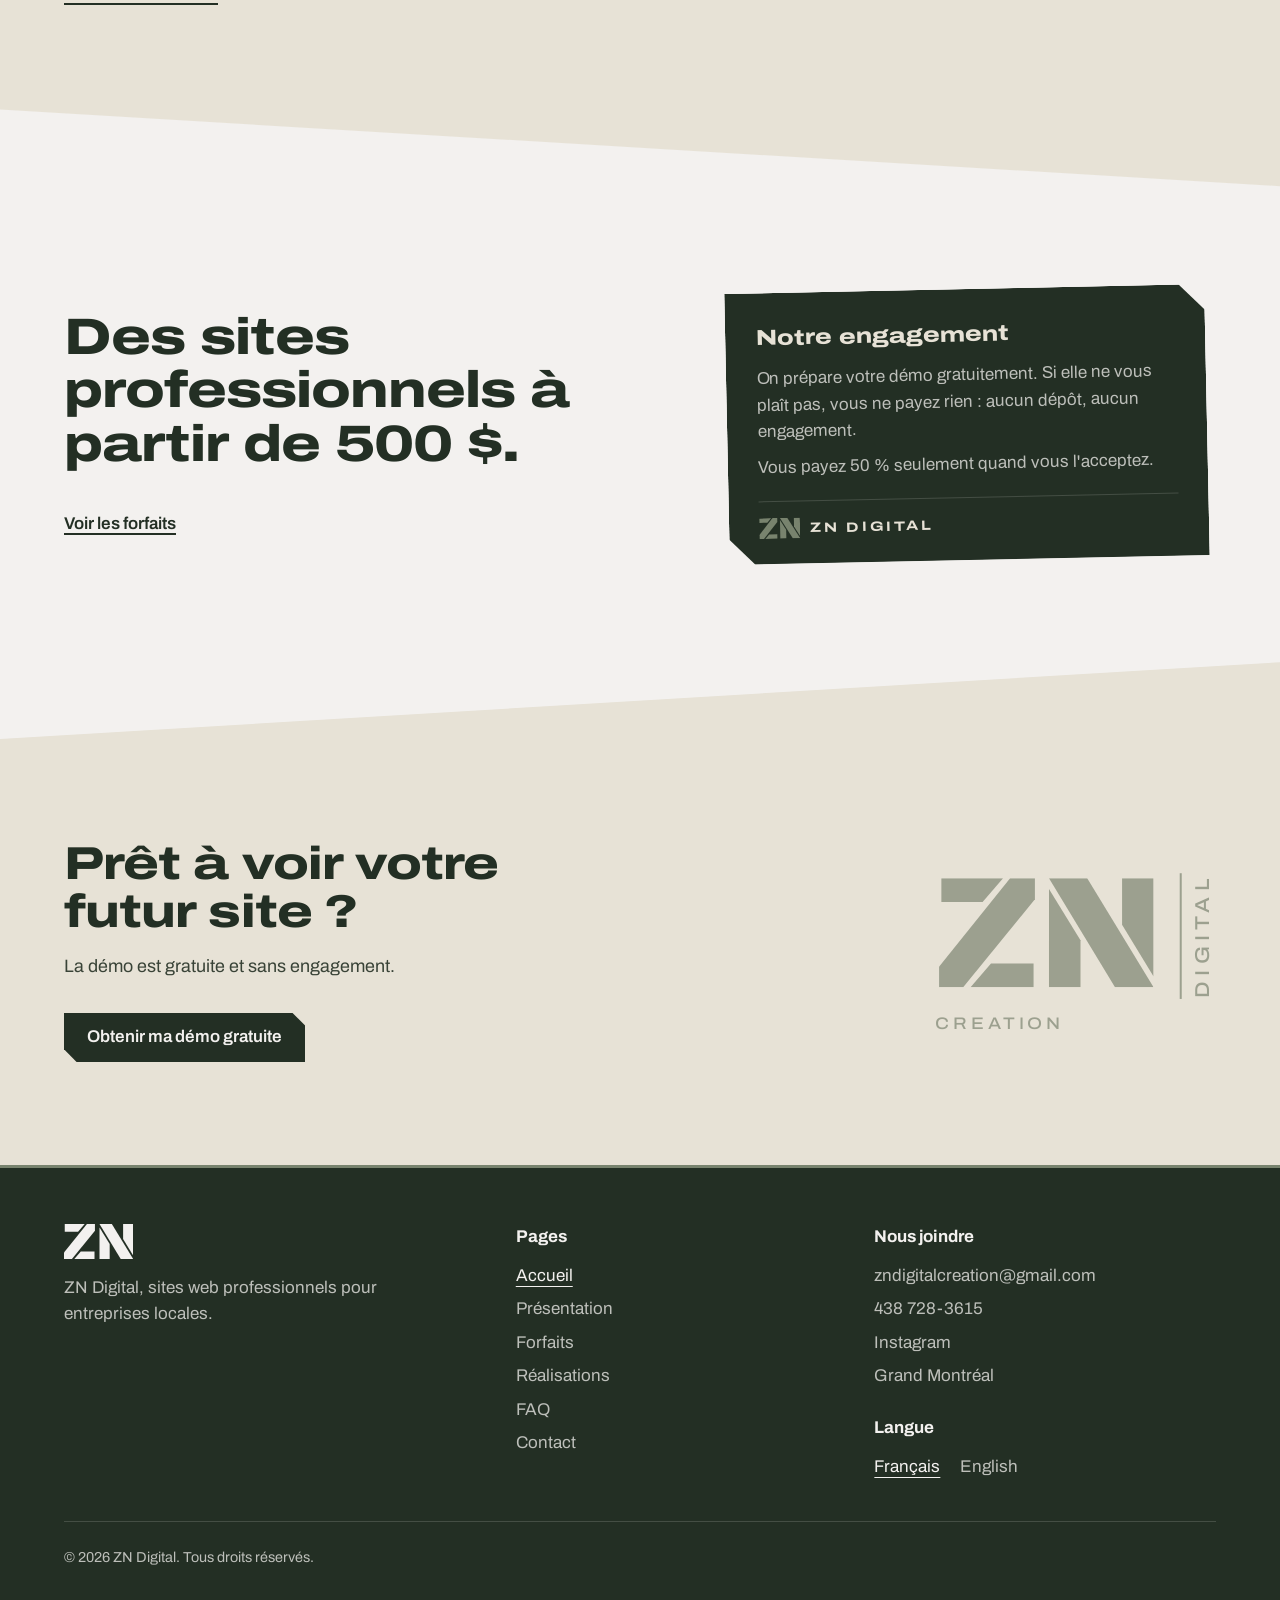
==== commit fa6eb5a0: "Retire les illustrations (vase, arches, feuillage) Co-Authored-By: Claude Opus 5.5 <noreply@anthropi" ====
--- a/index.html
+++ b/index.html
@@ -190,18 +190,7 @@
       <svg class="fragment" viewBox="0 0 640 325" aria-hidden="true"><use href="#zn"/></svg>
       <div class="contenant deux">
         <h2>En bref</h2>
-        <div class="illus"><svg viewBox="0 0 220 240" aria-hidden="true">
-      <path class="il-arche" d="M30 232V112a80 80 0 0 1 160 0v120z"/>
-      <path class="il-interieur" d="M56 232V118a54 54 0 0 1 108 0v114z"/>
-      <path class="il-sol" d="M8 232h204"/>
-      <path class="il-tige" d="M110 168c-4-26 4-52 22-74M112 150c-14-14-30-20-46-20M116 124c12-12 26-16 40-14"/>
-      <ellipse class="il-feuille" cx="132" cy="92" rx="11" ry="5" transform="rotate(-50 132 92)"/>
-      <ellipse class="il-feuille" cx="68" cy="130" rx="11" ry="5" transform="rotate(10 68 130)"/>
-      <ellipse class="il-feuille" cx="154" cy="110" rx="10" ry="4.5" transform="rotate(-15 154 110)"/>
-      <ellipse class="il-feuille" cx="122" cy="112" rx="9" ry="4" transform="rotate(-70 122 112)"/>
-      <ellipse class="il-feuille" cx="88" cy="136" rx="9" ry="4" transform="rotate(25 88 136)"/>
-      <path class="il-vase" d="M92 232c-16 0-20-24-14-40 5-13 14-16 14-24v-8h36v8c0 8 9 11 14 24 6 16 2 40-14 40z"/>
-    </svg></div>
+        
         <div>
           <ul class="puces">
             <li>Site bilingue français et anglais</li>
